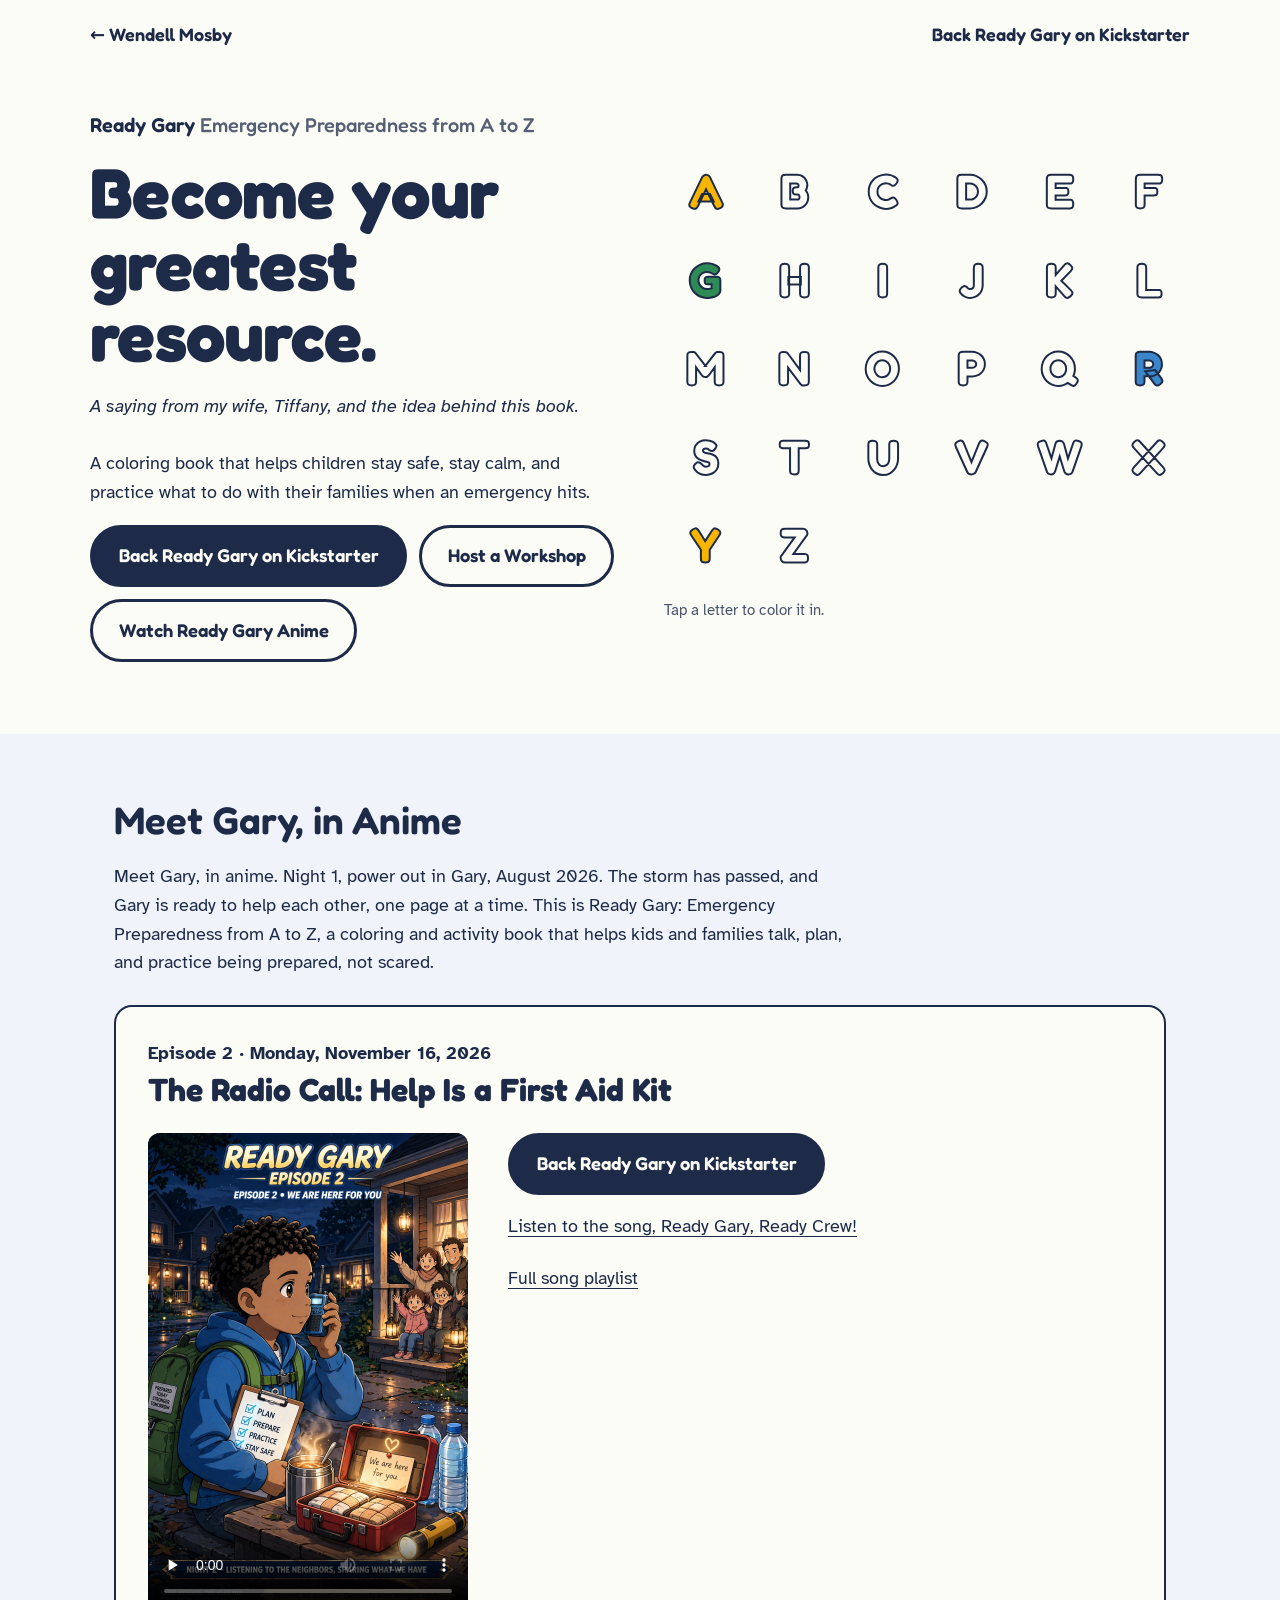
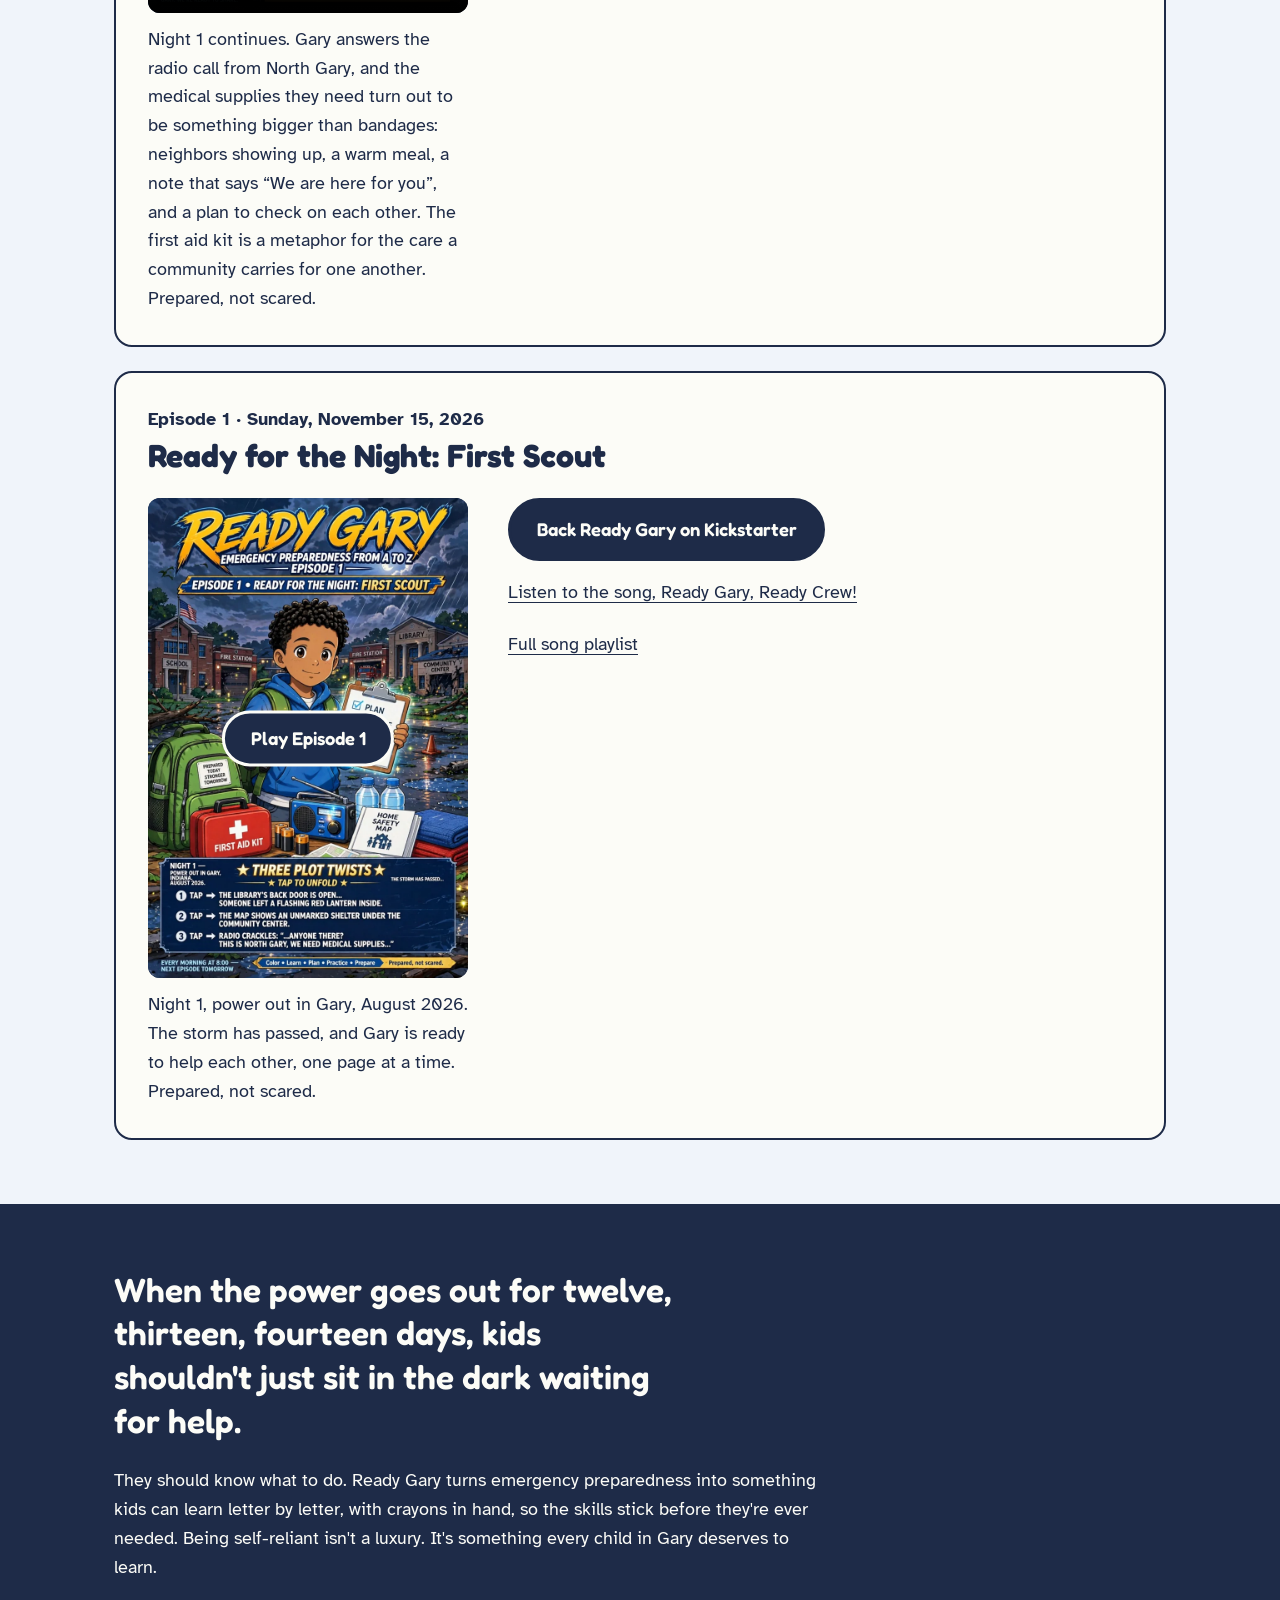
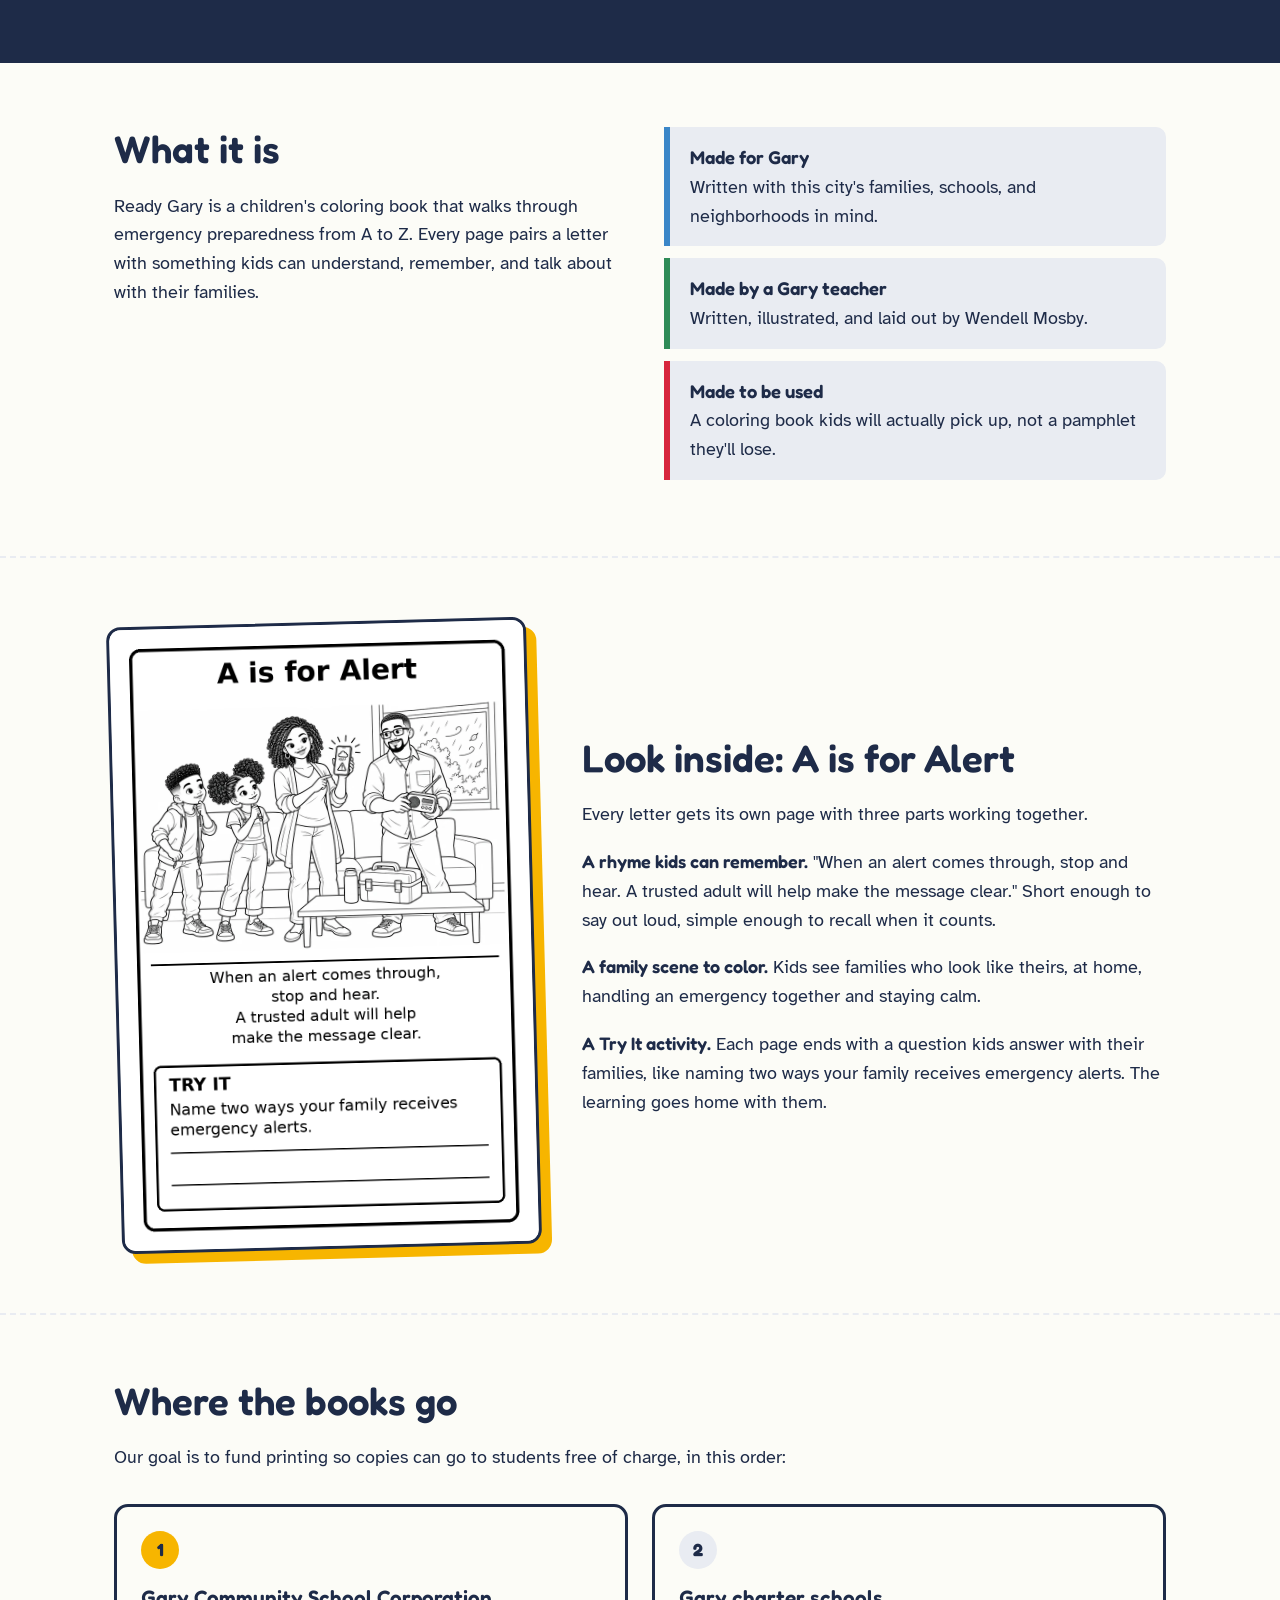
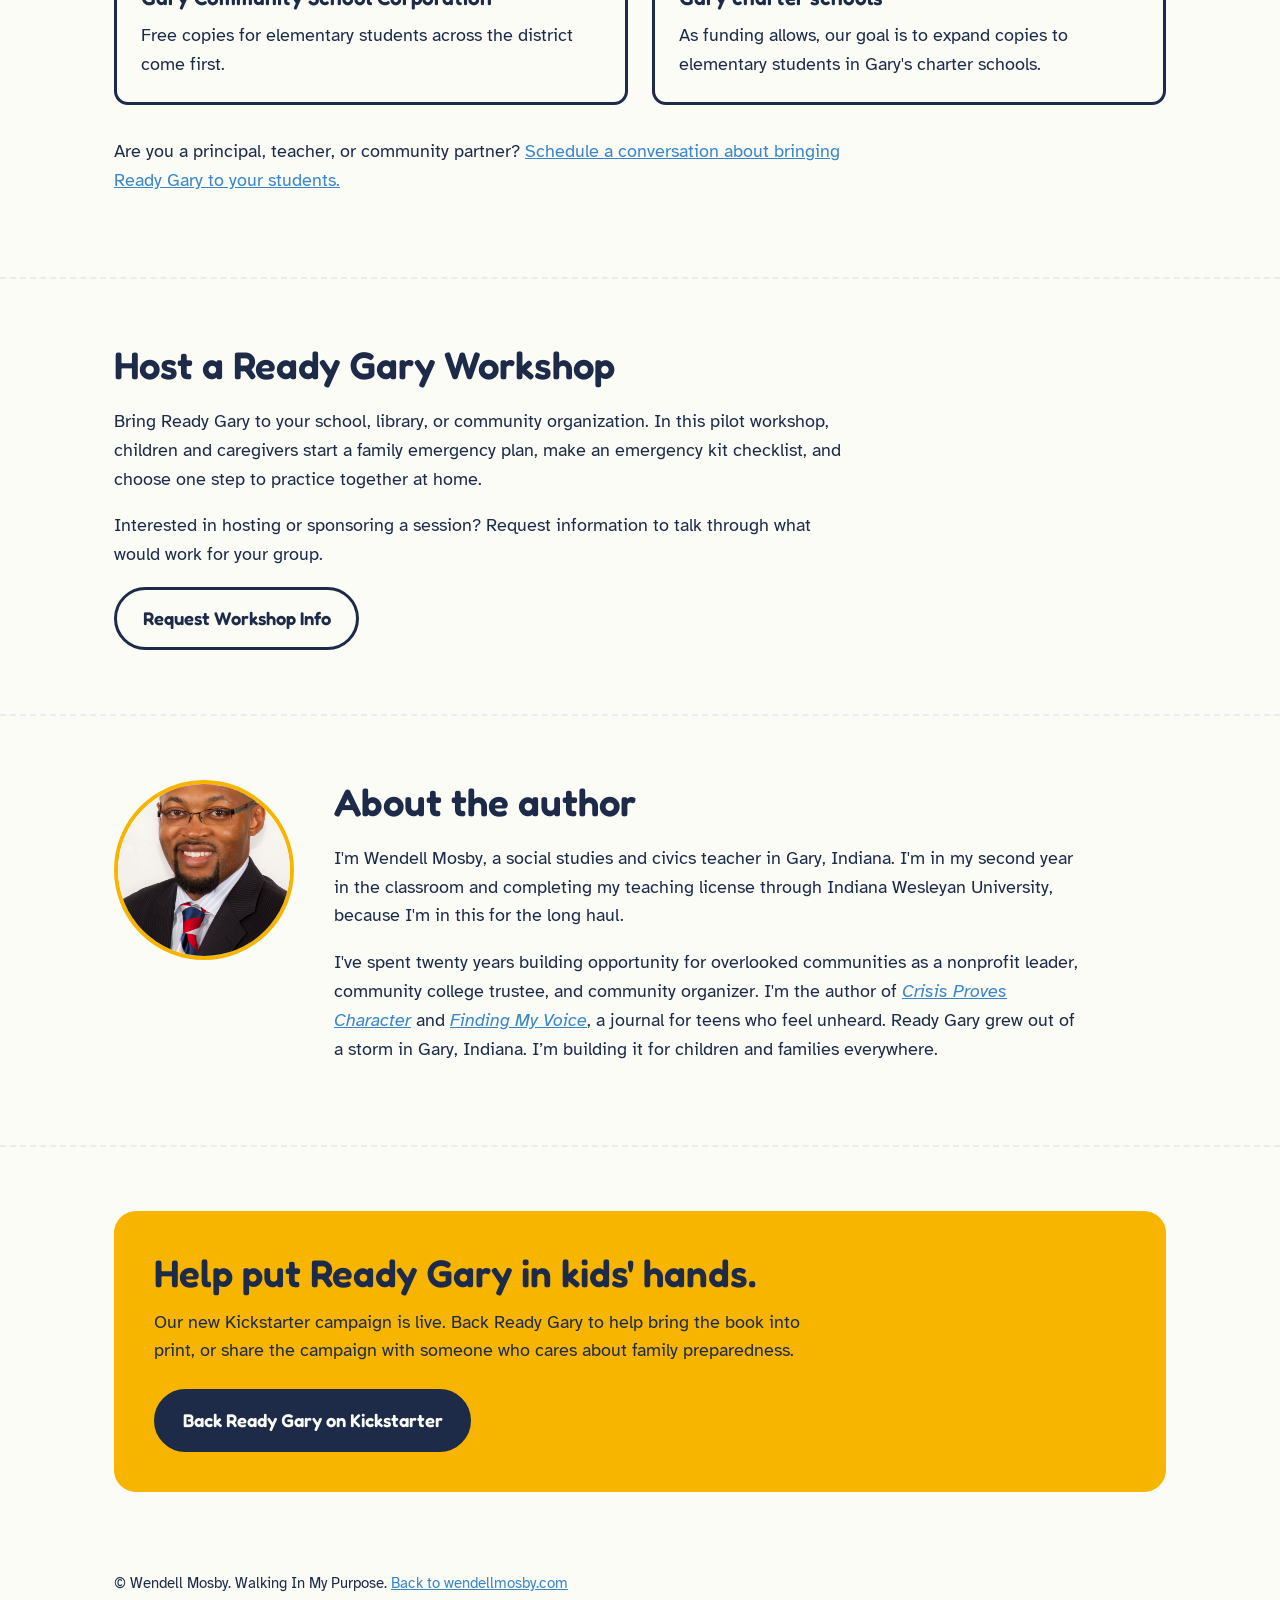
==== ready-gary/index.html @ a0fed202 "Publish Ready Gary Anime Episode 2" ====
<!DOCTYPE html>
<html lang="en">
<head>
<meta charset="UTF-8">
<meta name="viewport" content="width=device-width, initial-scale=1.0">
<title>Ready Gary | Emergency Preparedness from A to Z</title>
<meta name="description" content="Ready Gary is a children's emergency-preparedness coloring book by Gary teacher Wendell Mosby. Free copies for Gary elementary students.">
<link rel="preconnect" href="https://fonts.googleapis.com">
<link rel="preconnect" href="https://fonts.gstatic.com" crossorigin>
<link href="https://fonts.googleapis.com/css2?family=Fredoka:wght@500;600;700&family=Atkinson+Hyperlegible:ital,wght@0,400;0,700;1,400&display=swap" rel="stylesheet">
<style>
  :root { --paper:#FCFCF7; --ink:#1E2B48; --yellow:#F7B500; --blue:#3A86C8; --green:#2E8B57; --red:#D7263D; --soft:#E9ECF2; --display:"Fredoka","Trebuchet MS",system-ui,sans-serif; --body:"Atkinson Hyperlegible",Verdana,system-ui,sans-serif; }
  *{box-sizing:border-box} html{scroll-behavior:smooth} body{margin:0;background:var(--paper);color:var(--ink);font-family:var(--body);font-size:1.125rem;line-height:1.6} a{color:var(--blue)} a:focus-visible,button:focus-visible{outline:3px solid var(--yellow);outline-offset:3px}.wrap{max-width:1100px;margin:0 auto;padding:0 1.5rem}.prose{max-width:62ch}.top{display:flex;justify-content:space-between;align-items:center;padding:1.25rem 0}.top a{color:var(--ink);text-decoration:none;font-family:var(--display);font-weight:600}.top a:hover{text-decoration:underline}.hero{display:grid;grid-template-columns:1fr 1fr;gap:3rem;align-items:center;padding:2.5rem 0 4.5rem}.book-title{font-family:var(--display);font-weight:600;font-size:1.25rem;margin:0 0 1rem}.book-title span{font-weight:500;opacity:.75}h1{font-family:var(--display);font-weight:700;font-size:clamp(2.6rem,6vw,4.4rem);line-height:1.02;margin:0 0 1.25rem;letter-spacing:-.01em}.credit{font-style:italic;margin:0 0 1.75rem}.btn{display:inline-block;font-family:var(--display);font-weight:600;font-size:1.15rem;background:var(--ink);color:var(--paper);text-decoration:none;padding:.85rem 1.6rem;border-radius:999px;border:3px solid var(--ink)}.btn:hover{background:var(--yellow);color:var(--ink)}.btn.ghost{background:transparent;color:var(--ink)}.btn.ghost:hover{background:var(--soft)}.actions{display:flex;flex-wrap:wrap;gap:.75rem}.alpha{display:grid;grid-template-columns:repeat(6,1fr);gap:.35rem}.alpha button{aspect-ratio:1;border:0;background:none;cursor:pointer;padding:0;font-family:var(--display);font-weight:700;font-size:clamp(1.8rem,4.2vw,3rem);line-height:1;color:transparent;-webkit-text-stroke:2px var(--ink);transition:color .25s ease,transform .15s ease}.alpha button:hover{transform:rotate(-4deg)}.alpha button[aria-pressed="true"]{color:var(--c)}.alpha-note{font-size:.95rem;margin:.75rem 0 0;opacity:.8}section{padding:4rem 0}section+section{border-top:2px dashed var(--soft)}h2{font-family:var(--display);font-weight:600;font-size:clamp(1.8rem,3.5vw,2.4rem);line-height:1.15;margin:0 0 1.25rem}.why{background:var(--ink);color:var(--paper);border-top:0!important}.why+section{border-top:0}.why .big{font-family:var(--display);font-weight:600;font-size:clamp(1.5rem,3vw,2.1rem);line-height:1.3;max-width:30ch;margin:0 0 1.5rem}.why p{max-width:60ch}.split{display:grid;grid-template-columns:1fr 1fr;gap:3rem}.facts{list-style:none;padding:0;margin:0}.facts li{padding:1rem 1rem 1rem 1.25rem;border-left:6px solid var(--c);margin-bottom:.75rem;background:var(--soft);border-radius:0 10px 10px 0}.facts strong{font-family:var(--display);font-weight:600;font-size:1.15rem;display:block}.steps{list-style:none;padding:0;margin:2rem 0 0;display:grid;grid-template-columns:1fr 1fr;gap:1.5rem}.steps li{border:3px solid var(--ink);border-radius:14px;padding:1.5rem;position:relative}.steps .n{font-family:var(--display);font-weight:700;font-size:1.1rem;width:2.4rem;height:2.4rem;border-radius:50%;display:grid;place-items:center;background:var(--yellow);margin-bottom:.75rem}.steps li:nth-child(2) .n{background:var(--soft)}.steps h3{font-family:var(--display);font-weight:600;font-size:1.3rem;margin:0 0 .4rem}.steps p{margin:0}.peek{display:grid;grid-template-columns:minmax(0,420px) 1fr;gap:3rem;align-items:center}.peek figure{margin:0}.peek img{width:100%;height:auto;display:block;background:#fff;border:3px solid var(--ink);border-radius:14px;box-shadow:10px 10px 0 var(--yellow);transform:rotate(-1.5deg)}.peek strong{font-family:var(--display);font-weight:600}.author{display:grid;grid-template-columns:180px 1fr;gap:2.5rem;align-items:start}.author img{width:180px;height:180px;object-fit:cover;border-radius:50%;border:4px solid var(--yellow)}.cta{text-align:left}.cta-box{background:var(--yellow);border-radius:22px;padding:2.5rem}.cta-box h2{margin-bottom:.75rem}.cta-box p{max-width:55ch;margin:0 0 1.5rem}footer{padding:2rem 0 3rem;font-size:.95rem}@media(max-width:800px){.hero,.split,.steps,.peek{grid-template-columns:1fr}.peek figure{max-width:360px}.hero{gap:2rem;padding-top:1rem}.author{grid-template-columns:1fr}.author img{width:140px;height:140px}}@media(prefers-reduced-motion:reduce){*{transition:none!important;scroll-behavior:auto!important}}
  .anime{background:#f0f4fa;scroll-margin-top:1rem}
  .anime-intro{margin:0 0 1.75rem}
  .anime-episode{display:grid;grid-template-columns:minmax(0,320px) minmax(0,1fr);gap:1.5rem 2.5rem;padding:clamp(1rem,4vw,2rem);border:2px solid var(--ink);border-radius:18px;background:var(--paper);align-items:start}
  .anime-episode+.anime-episode{margin-top:1.5rem}
  .anime-heading{grid-column:1/-1}
  .anime-heading h3{font-family:var(--display);font-size:clamp(1.5rem,3.5vw,2rem);line-height:1.15;margin:.25rem 0 0}
  .anime-heading p{font-weight:700;margin:0}
  .anime-player{position:relative;max-width:320px;width:100%;margin:0 auto}
  .anime-player video{display:block;width:100%;height:auto;aspect-ratio:2/3;border-radius:12px;background:var(--ink)}
  .anime-play{position:absolute;top:50%;left:50%;transform:translate(-50%,-50%);cursor:pointer;border-color:var(--paper);white-space:nowrap}
  .anime-player [hidden]{display:none}
  .anime-status{margin:.5rem 0 0}
  .anime-caption{max-width:320px;margin:.75rem auto 0}
  .anime-links{display:grid;justify-items:start;gap:.65rem;list-style:none;margin:0;padding:0}
  .anime-links a:not(.btn){display:inline-block;color:var(--ink);text-underline-offset:.2em;padding:.4rem 0}
  @media(max-width:680px){.anime-episode{grid-template-columns:minmax(0,1fr)}}
</style>
</head>
<body>
<header class="wrap top"><a href="/">← Wendell Mosby</a><a href="https://www.kickstarter.com/projects/mosbyroom215/ready-gary-emergency-preparedness-from-a-to-z-0">Back Ready Gary on Kickstarter</a></header>
<main>
<div class="wrap hero"><div><p class="book-title">Ready Gary <span>Emergency Preparedness from A to Z</span></p><h1>Become your greatest resource.</h1><p class="credit">A saying from my wife, Tiffany, and the idea behind this book.</p><p class="prose">A coloring book that helps children stay safe, stay calm, and practice what to do with their families when an emergency hits.</p><div class="actions"><a class="btn" href="https://www.kickstarter.com/projects/mosbyroom215/ready-gary-emergency-preparedness-from-a-to-z-0">Back Ready Gary on Kickstarter</a><a class="btn ghost" href="#workshop">Host a Workshop</a><a class="btn ghost" href="#ready-gary-anime">Watch Ready Gary Anime</a></div></div><div><div class="alpha" id="alpha" aria-label="Alphabet you can color in"></div><p class="alpha-note">Tap a letter to color it in.</p></div></div>
<section class="anime" id="ready-gary-anime" aria-labelledby="anime-heading">
  <div class="wrap">
    <h2 id="anime-heading">Meet Gary, in Anime</h2>
    <p class="anime-intro prose">Meet Gary, in anime. Night 1, power out in Gary, August 2026. The storm has passed, and Gary is ready to help each other, one page at a time. This is Ready Gary: Emergency Preparedness from A to Z, a coloring and activity book that helps kids and families talk, plan, and practice being prepared, not scared.</p>
    <!-- Add each new episode above the previous episode. -->
    <article class="anime-episode" id="ready-gary-episode-2" aria-labelledby="anime-episode-2-heading">
      <header class="anime-heading">
        <p>Episode 2 · <time datetime="2026-11-16">Monday, November 16, 2026</time></p>
        <h3 id="anime-episode-2-heading">The Radio Call: Help Is a First Aid Kit</h3>
      </header>
      <div>
        <div class="anime-player">
          <video width="768" height="1152" src="anime/Episode-2.mp4" poster="anime/Episode-2-still.webp" controls playsinline preload="none" aria-labelledby="anime-episode-2-heading" aria-describedby="anime-episode-2-caption"></video>
        </div>
        <p class="anime-caption" id="anime-episode-2-caption">Night 1 continues. Gary answers the radio call from North Gary, and the medical supplies they need turn out to be something bigger than bandages: neighbors showing up, a warm meal, a note that says “We are here for you”, and a plan to check on each other. The first aid kit is a metaphor for the care a community carries for one another. Prepared, not scared.</p>
      </div>
      <div class="prose">
        <ul class="anime-links">
          <li><a class="btn" href="https://www.kickstarter.com/projects/mosbyroom215/ready-gary-emergency-preparedness-from-a-to-z-0">Back Ready Gary on Kickstarter</a></li>
          <li><a href="https://youtube.com/shorts/jtnXWrAENV0?feature=shared">Listen to the song, Ready Gary, Ready Crew!</a></li>
          <li><a href="https://youtube.com/playlist?list=PLCO0ZJWEX7Pc">Full song playlist</a></li>
        </ul>
      </div>
    </article>
    <article class="anime-episode" id="ready-gary-episode-1" aria-labelledby="anime-episode-1-heading">
      <header class="anime-heading">
        <p>Episode 1 · <time datetime="2026-11-15">Sunday, November 15, 2026</time></p>
        <h3 id="anime-episode-1-heading">Ready for the Night: First Scout</h3>
      </header>
      <div>
        <div class="anime-player">
          <video width="576" height="864" poster="anime/episode-1-poster.svg" playsinline preload="none" aria-labelledby="anime-episode-1-heading" aria-describedby="anime-episode-1-caption"></video>
          <button type="button" class="btn anime-play" data-video-prefix="anime/episode-1-video-" data-video-parts="6">Play Episode 1</button>
          <p class="anime-status" role="status" hidden></p>
          <noscript><p>Enable JavaScript to play Episode 1 on this page.</p></noscript>
        </div>
        <p class="anime-caption" id="anime-episode-1-caption">Night 1, power out in Gary, August 2026. The storm has passed, and Gary is ready to help each other, one page at a time. Prepared, not scared.</p>
      </div>
      <div class="prose">
        <ul class="anime-links">
          <li><a class="btn" href="https://www.kickstarter.com/projects/mosbyroom215/ready-gary-emergency-preparedness-from-a-to-z-0">Back Ready Gary on Kickstarter</a></li>
          <li><a href="https://youtube.com/shorts/jtnXWrAENV0?feature=shared">Listen to the song, Ready Gary, Ready Crew!</a></li>
          <li><a href="https://youtube.com/playlist?list=PLCO0ZJWEX7Pc">Full song playlist</a></li>
        </ul>
      </div>
    </article>
  </div>
</section>
<script src="anime/player.js" defer></script>
<section class="why"><div class="wrap"><p class="big">When the power goes out for twelve, thirteen, fourteen days, kids shouldn't just sit in the dark waiting for help.</p><p>They should know what to do. Ready Gary turns emergency preparedness into something kids can learn letter by letter, with crayons in hand, so the skills stick before they're ever needed. Being self-reliant isn't a luxury. It's something every child in Gary deserves to learn.</p></div></section>
<section><div class="wrap split"><div><h2>What it is</h2><p class="prose">Ready Gary is a children's coloring book that walks through emergency preparedness from A to Z. Every page pairs a letter with something kids can understand, remember, and talk about with their families.</p></div><ul class="facts"><li style="--c:var(--blue)"><strong>Made for Gary</strong>Written with this city's families, schools, and neighborhoods in mind.</li><li style="--c:var(--green)"><strong>Made by a Gary teacher</strong>Written, illustrated, and laid out by Wendell Mosby.</li><li style="--c:var(--red)"><strong>Made to be used</strong>A coloring book kids will actually pick up, not a pamphlet they'll lose.</li></ul></div></section>
<section class="inside"><div class="wrap peek"><figure><img src="a-is-for-alert-fixed.webp" alt="Coloring page: A is for Alert. A family sits together in their living room while the mother shows the children an emergency alert on her phone. Text reads: When an alert comes through, stop and hear. A trusted adult will help make the message clear. A Try It box asks kids to name two ways their family receives emergency alerts." width="600" height="900" loading="lazy"></figure><div class="prose"><h2>Look inside: A is for Alert</h2><p>Every letter gets its own page with three parts working together.</p><p><strong>A rhyme kids can remember.</strong> "When an alert comes through, stop and hear. A trusted adult will help make the message clear." Short enough to say out loud, simple enough to recall when it counts.</p><p><strong>A family scene to color.</strong> Kids see families who look like theirs, at home, handling an emergency together and staying calm.</p><p><strong>A Try It activity.</strong> Each page ends with a question kids answer with their families, like naming two ways your family receives emergency alerts. The learning goes home with them.</p></div></div></section>
<section id="schools"><div class="wrap"><h2>Where the books go</h2><p class="prose">Our goal is to fund printing so copies can go to students free of charge, in this order:</p><ol class="steps"><li><div class="n" aria-hidden="true">1</div><h3>Gary Community School Corporation</h3><p>Free copies for elementary students across the district come first.</p></li><li><div class="n" aria-hidden="true">2</div><h3>Gary charter schools</h3><p>As funding allows, our goal is to expand copies to elementary students in Gary's charter schools.</p></li></ol><p class="prose" style="margin-top:2rem">Are you a principal, teacher, or community partner? <a href="https://calendly.com/wendellmosby">Schedule a conversation about bringing Ready Gary to your students.</a></p></div></section>
<section id="workshop" aria-labelledby="workshop-heading">
  <div class="wrap">
    <h2 id="workshop-heading">Host a Ready Gary Workshop</h2>
    <div class="prose">
      <p>Bring Ready Gary to your school, library, or community organization. In this pilot workshop, children and caregivers start a family emergency plan, make an emergency kit checklist, and choose one step to practice together at home.</p>
      <p>Interested in hosting or sponsoring a session? Request information to talk through what would work for your group.</p>
    </div>
    <a class="btn ghost" href="https://calendly.com/wendellmosby">Request Workshop Info</a>
  </div>
</section>
<section><div class="wrap author"><img src="/wendell-headshot.jpg" alt="Wendell Mosby"><div class="prose"><h2>About the author</h2><p>I'm Wendell Mosby, a social studies and civics teacher in Gary, Indiana. I'm in my second year in the classroom and completing my teaching license through Indiana Wesleyan University, because I'm in this for the long haul.</p><p>I've spent twenty years building opportunity for overlooked communities as a nonprofit leader, community college trustee, and community organizer. I'm the author of <a href="https://amzn.to/4wXtTU7"><em>Crisis Proves Character</em></a> and <a href="https://amzn.to/4hoDoau"><em>Finding My Voice</em></a>, a journal for teens who feel unheard. Ready Gary grew out of a storm in Gary, Indiana. I’m building it for children and families everywhere.</p></div></div></section>
<section class="cta"><div class="wrap"><div class="cta-box"><h2>Help put Ready Gary in kids' hands.</h2><p>Our new Kickstarter campaign is live. Back Ready Gary to help bring the book into print, or share the campaign with someone who cares about family preparedness.</p><a class="btn" href="https://www.kickstarter.com/projects/mosbyroom215/ready-gary-emergency-preparedness-from-a-to-z-0">Back Ready Gary on Kickstarter</a></div></div></section>
</main>
<footer class="wrap"><p>© Wendell Mosby. Walking In My Purpose. <a href="/">Back to wendellmosby.com</a></p></footer>
<script>(function(){var colors=["#F7B500","#3A86C8","#2E8B57","#D7263D"];var grid=document.getElementById("alpha");"ABCDEFGHIJKLMNOPQRSTUVWXYZ".split("").forEach(function(ch,i){var b=document.createElement("button");b.type="button";b.textContent=ch;b.style.setProperty("--c",colors[i%colors.length]);var on=["A","R","G","Y"].indexOf(ch)>-1;b.setAttribute("aria-pressed",on?"true":"false");b.setAttribute("aria-label","Letter "+ch);b.addEventListener("click",function(){b.setAttribute("aria-pressed",b.getAttribute("aria-pressed")==="true"?"false":"true")});grid.appendChild(b)})})();</script>
</body>
</html>
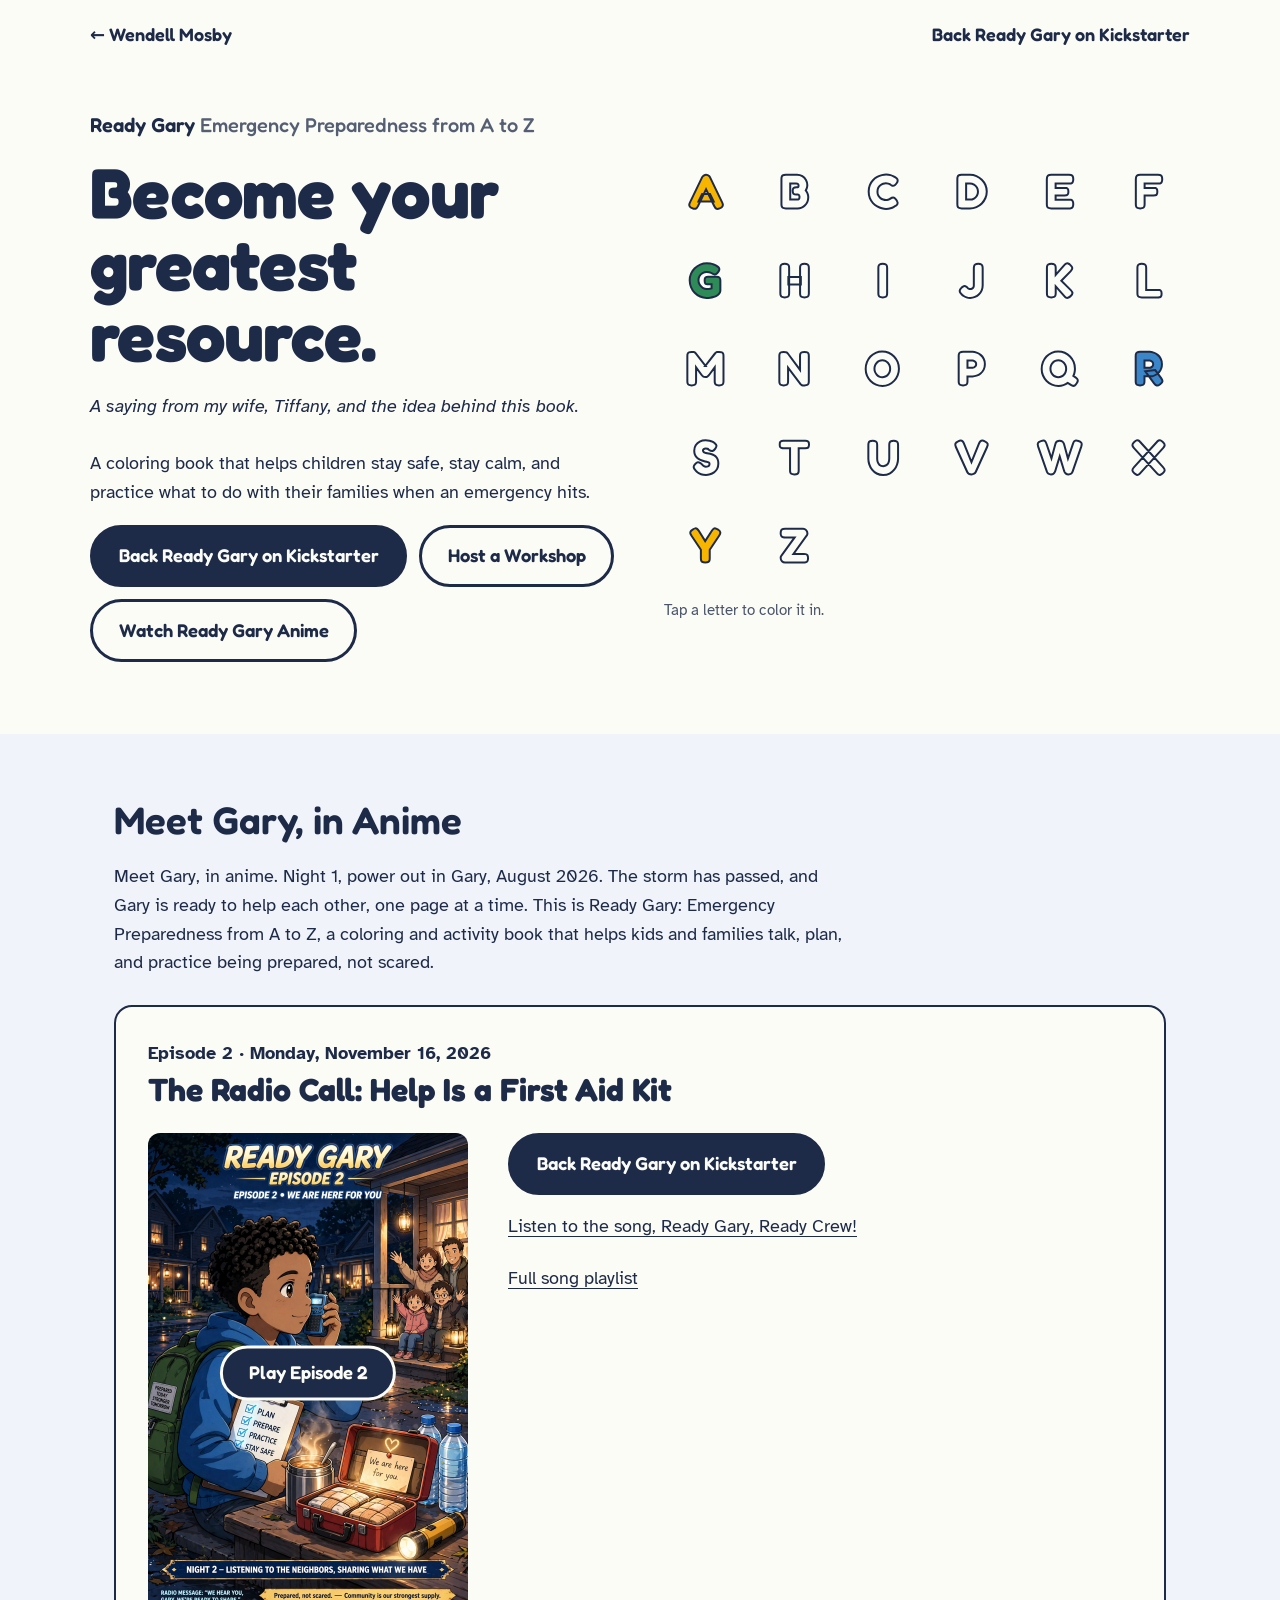
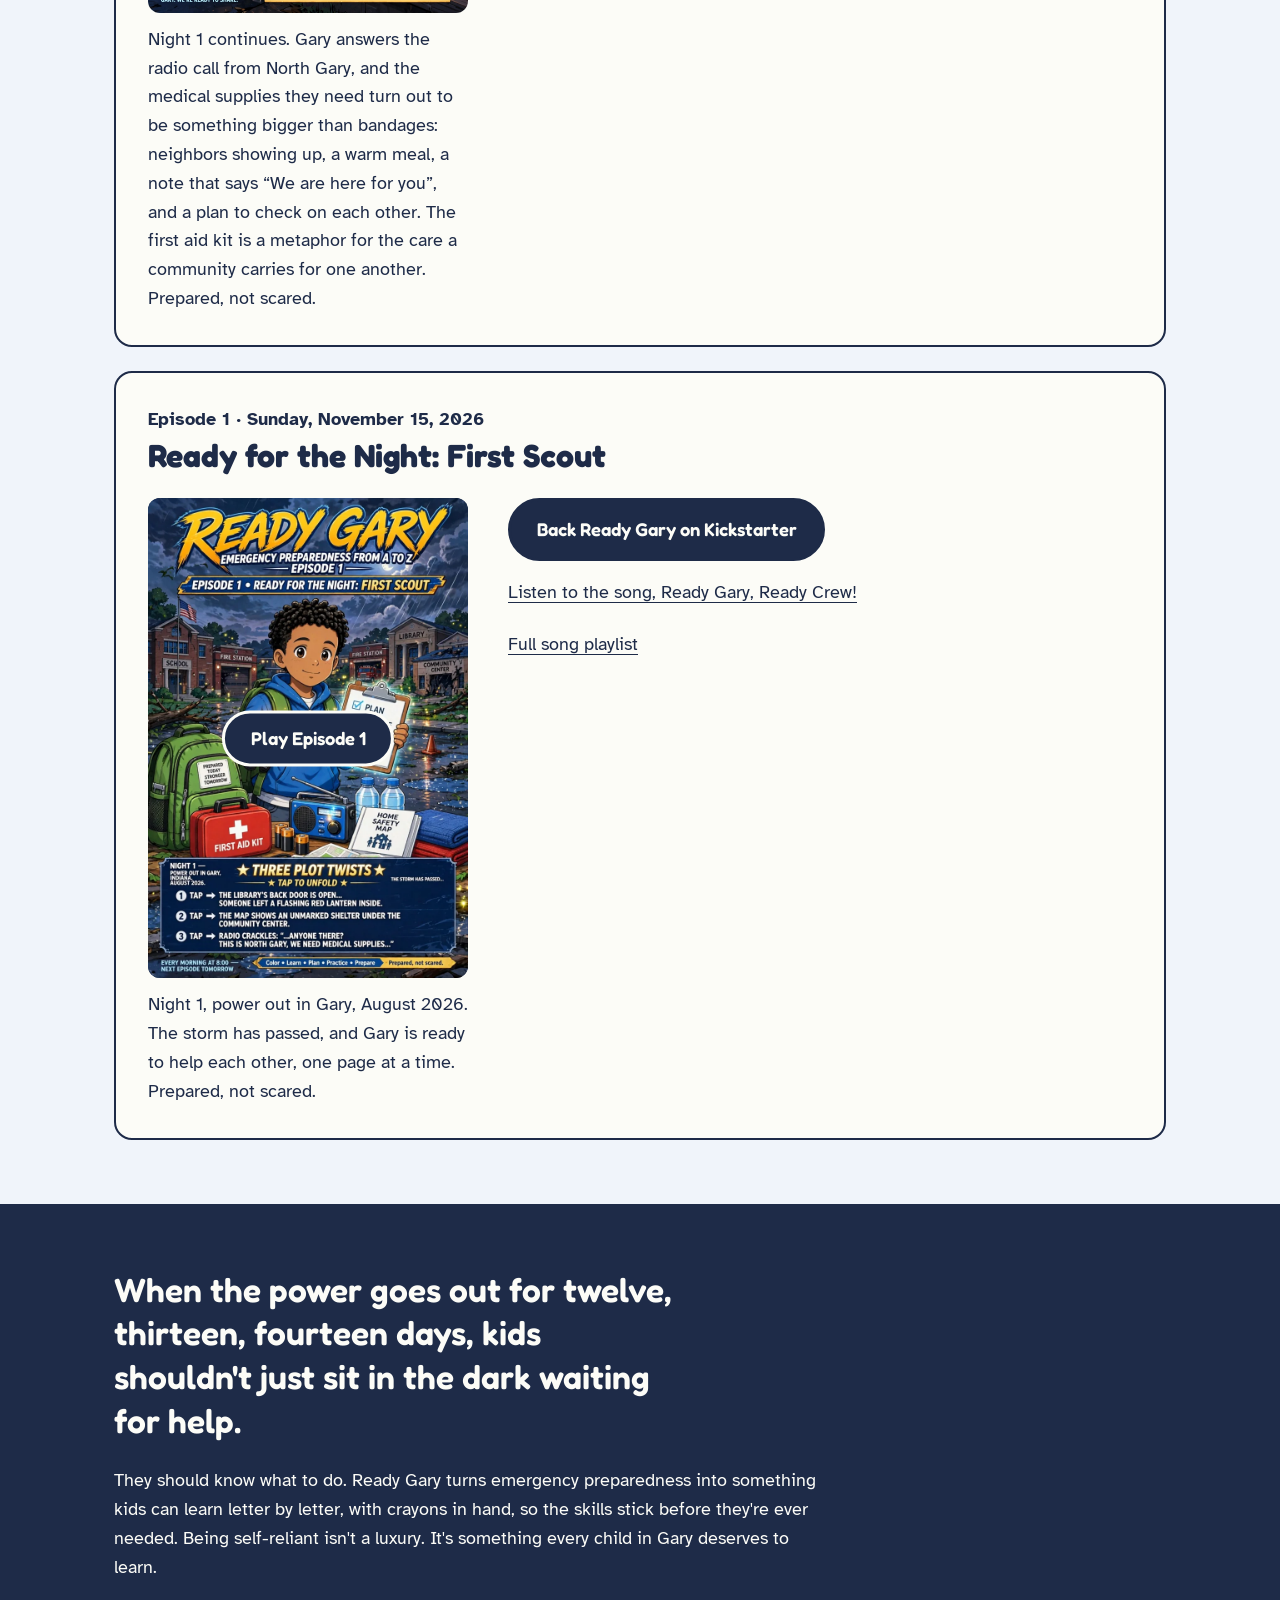
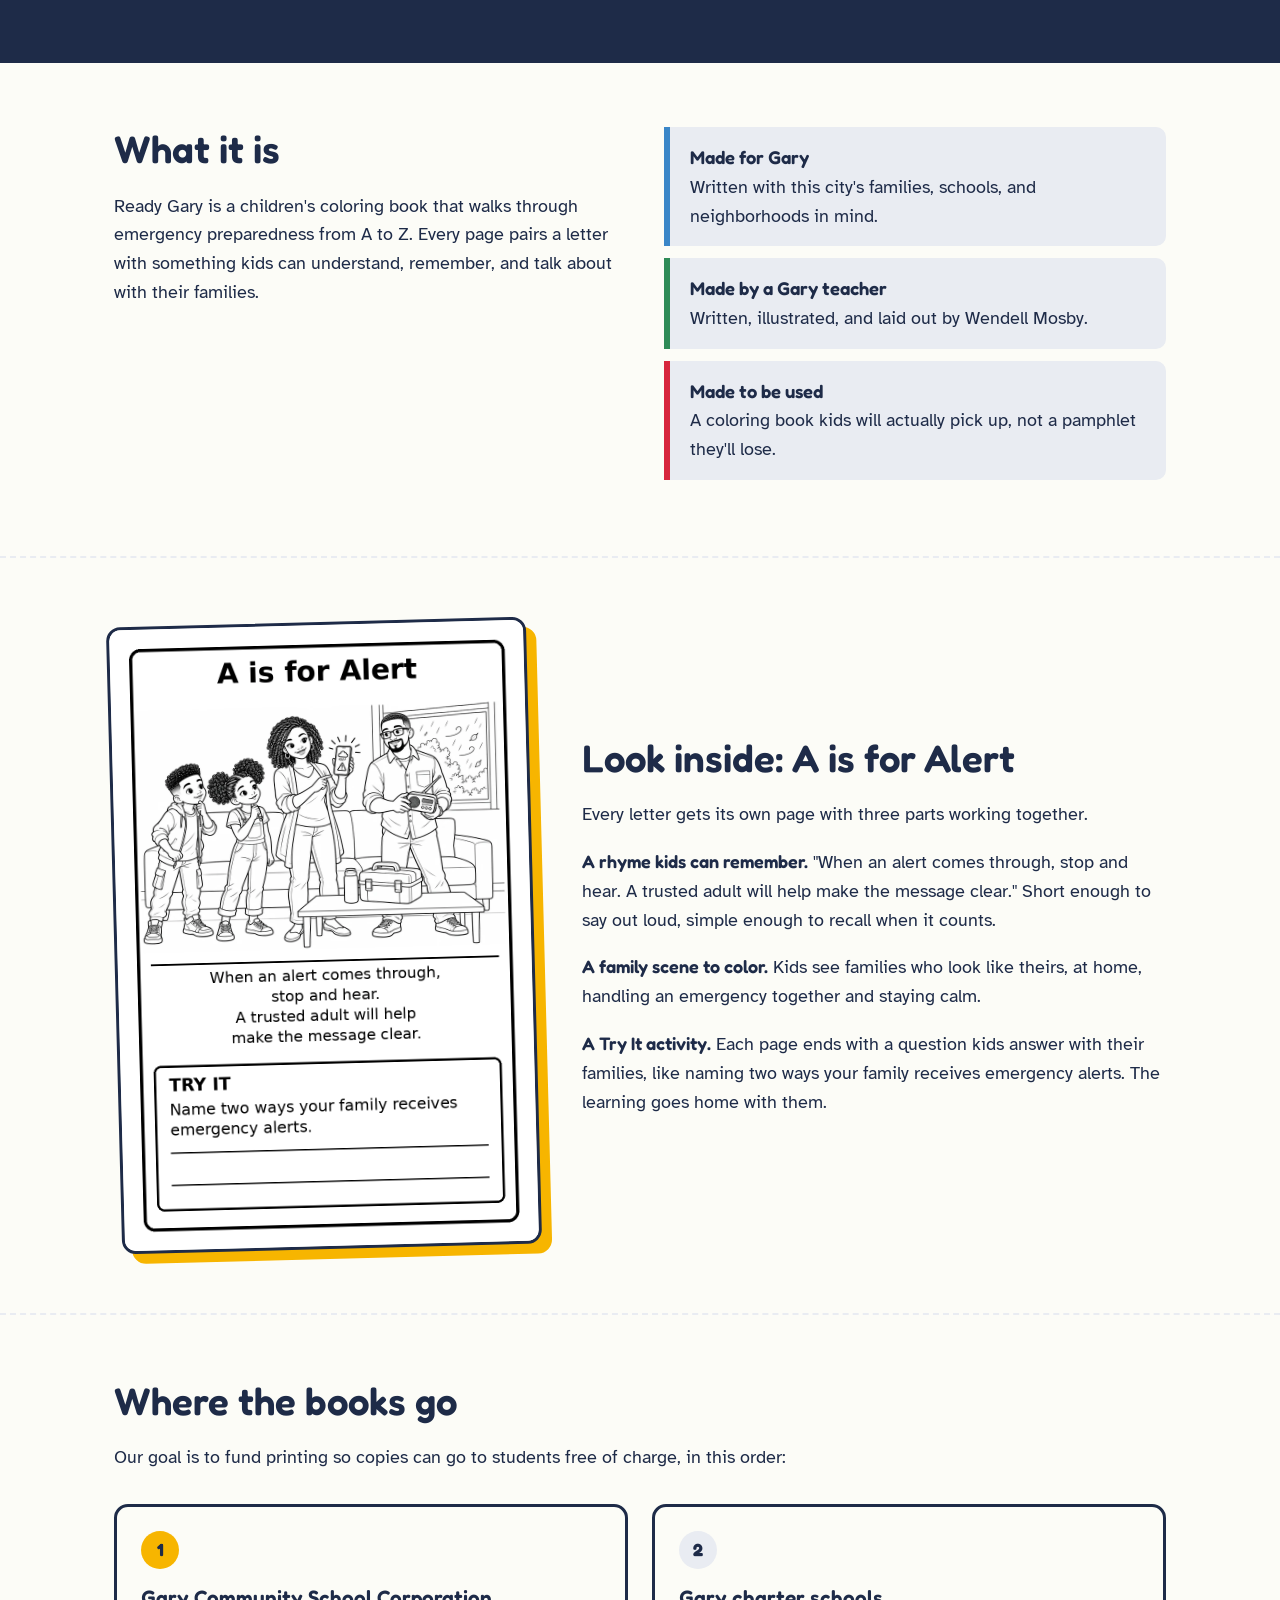
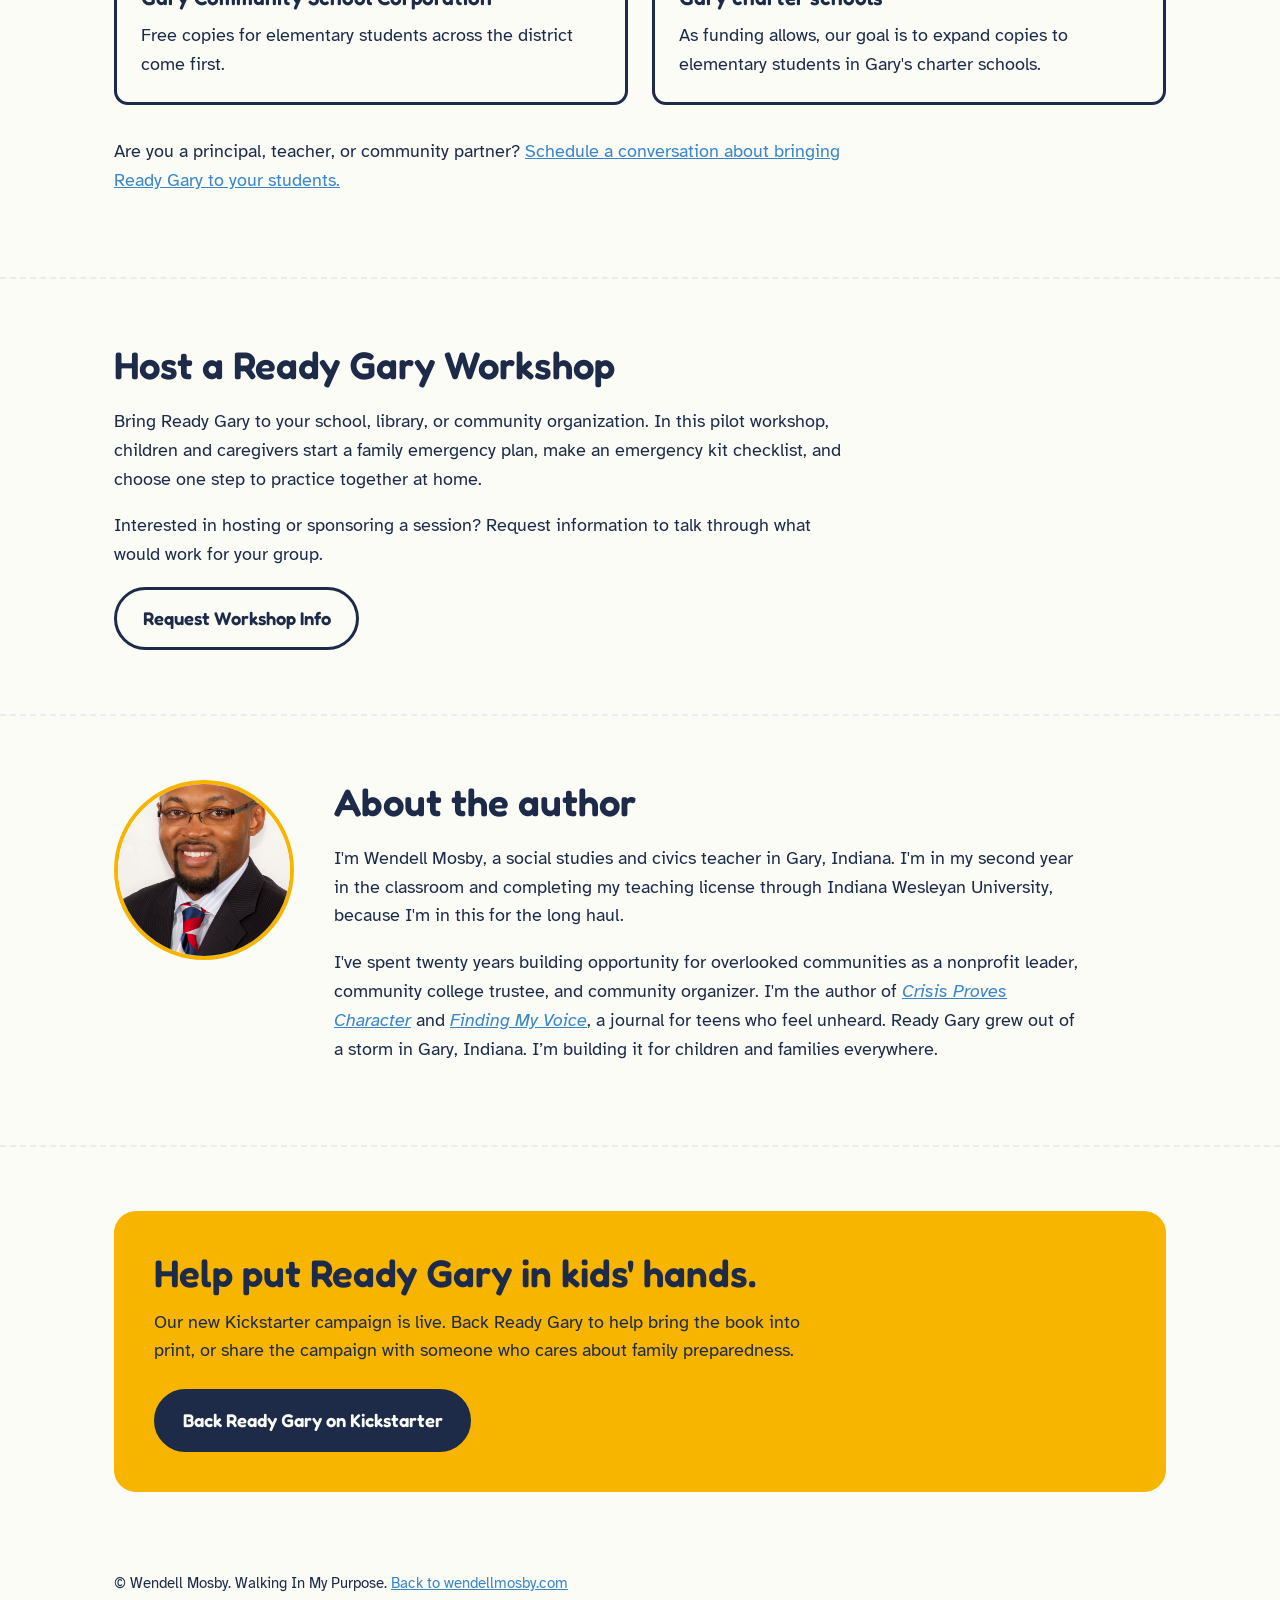
==== commit 7763fd86: "Show Episode 2 artwork before playback" ====
--- a/ready-gary/index.html
+++ b/ready-gary/index.html
@@ -45,7 +45,13 @@
       </header>
       <div>
         <div class="anime-player">
-          <video width="768" height="1152" src="anime/Episode-2.mp4" poster="anime/Episode-2-still.webp" controls playsinline preload="none" aria-labelledby="anime-episode-2-heading" aria-describedby="anime-episode-2-caption"></video>
+          <div id="anime-episode-2-preview" style="position:relative">
+            <img src="anime/Episode-2-still.webp" width="1024" height="1536" alt="Ready Gary holds a radio beside a first aid kit and a note reading We are here for you." style="display:block;width:100%;height:auto;border-radius:12px">
+            <button type="button" class="btn anime-play" id="anime-episode-2-play">Play Episode 2</button>
+          </div>
+          <div id="anime-episode-2-video" hidden>
+            <video width="768" height="1152" src="anime/Episode-2.mp4" poster="anime/Episode-2-still.webp" controls playsinline preload="none" aria-labelledby="anime-episode-2-heading" aria-describedby="anime-episode-2-caption"></video>
+          </div>
         </div>
         <p class="anime-caption" id="anime-episode-2-caption">Night 1 continues. Gary answers the radio call from North Gary, and the medical supplies they need turn out to be something bigger than bandages: neighbors showing up, a warm meal, a note that says “We are here for you”, and a plan to check on each other. The first aid kit is a metaphor for the care a community carries for one another. Prepared, not scared.</p>
       </div>
@@ -82,6 +88,18 @@
   </div>
 </section>
 <script src="anime/player.js" defer></script>
+<script>
+  document.getElementById('anime-episode-2-play').addEventListener('click', () => {
+    const preview = document.getElementById('anime-episode-2-preview')
+    const playback = document.getElementById('anime-episode-2-video')
+    const video = playback.querySelector('video')
+    playback.hidden = false
+    preview.hidden = true
+    video.focus()
+    video.play().catch(() => {})
+  })
+</script>
+
 <section class="why"><div class="wrap"><p class="big">When the power goes out for twelve, thirteen, fourteen days, kids shouldn't just sit in the dark waiting for help.</p><p>They should know what to do. Ready Gary turns emergency preparedness into something kids can learn letter by letter, with crayons in hand, so the skills stick before they're ever needed. Being self-reliant isn't a luxury. It's something every child in Gary deserves to learn.</p></div></section>
 <section><div class="wrap split"><div><h2>What it is</h2><p class="prose">Ready Gary is a children's coloring book that walks through emergency preparedness from A to Z. Every page pairs a letter with something kids can understand, remember, and talk about with their families.</p></div><ul class="facts"><li style="--c:var(--blue)"><strong>Made for Gary</strong>Written with this city's families, schools, and neighborhoods in mind.</li><li style="--c:var(--green)"><strong>Made by a Gary teacher</strong>Written, illustrated, and laid out by Wendell Mosby.</li><li style="--c:var(--red)"><strong>Made to be used</strong>A coloring book kids will actually pick up, not a pamphlet they'll lose.</li></ul></div></section>
 <section class="inside"><div class="wrap peek"><figure><img src="a-is-for-alert-fixed.webp" alt="Coloring page: A is for Alert. A family sits together in their living room while the mother shows the children an emergency alert on her phone. Text reads: When an alert comes through, stop and hear. A trusted adult will help make the message clear. A Try It box asks kids to name two ways their family receives emergency alerts." width="600" height="900" loading="lazy"></figure><div class="prose"><h2>Look inside: A is for Alert</h2><p>Every letter gets its own page with three parts working together.</p><p><strong>A rhyme kids can remember.</strong> "When an alert comes through, stop and hear. A trusted adult will help make the message clear." Short enough to say out loud, simple enough to recall when it counts.</p><p><strong>A family scene to color.</strong> Kids see families who look like theirs, at home, handling an emergency together and staying calm.</p><p><strong>A Try It activity.</strong> Each page ends with a question kids answer with their families, like naming two ways your family receives emergency alerts. The learning goes home with them.</p></div></div></section>
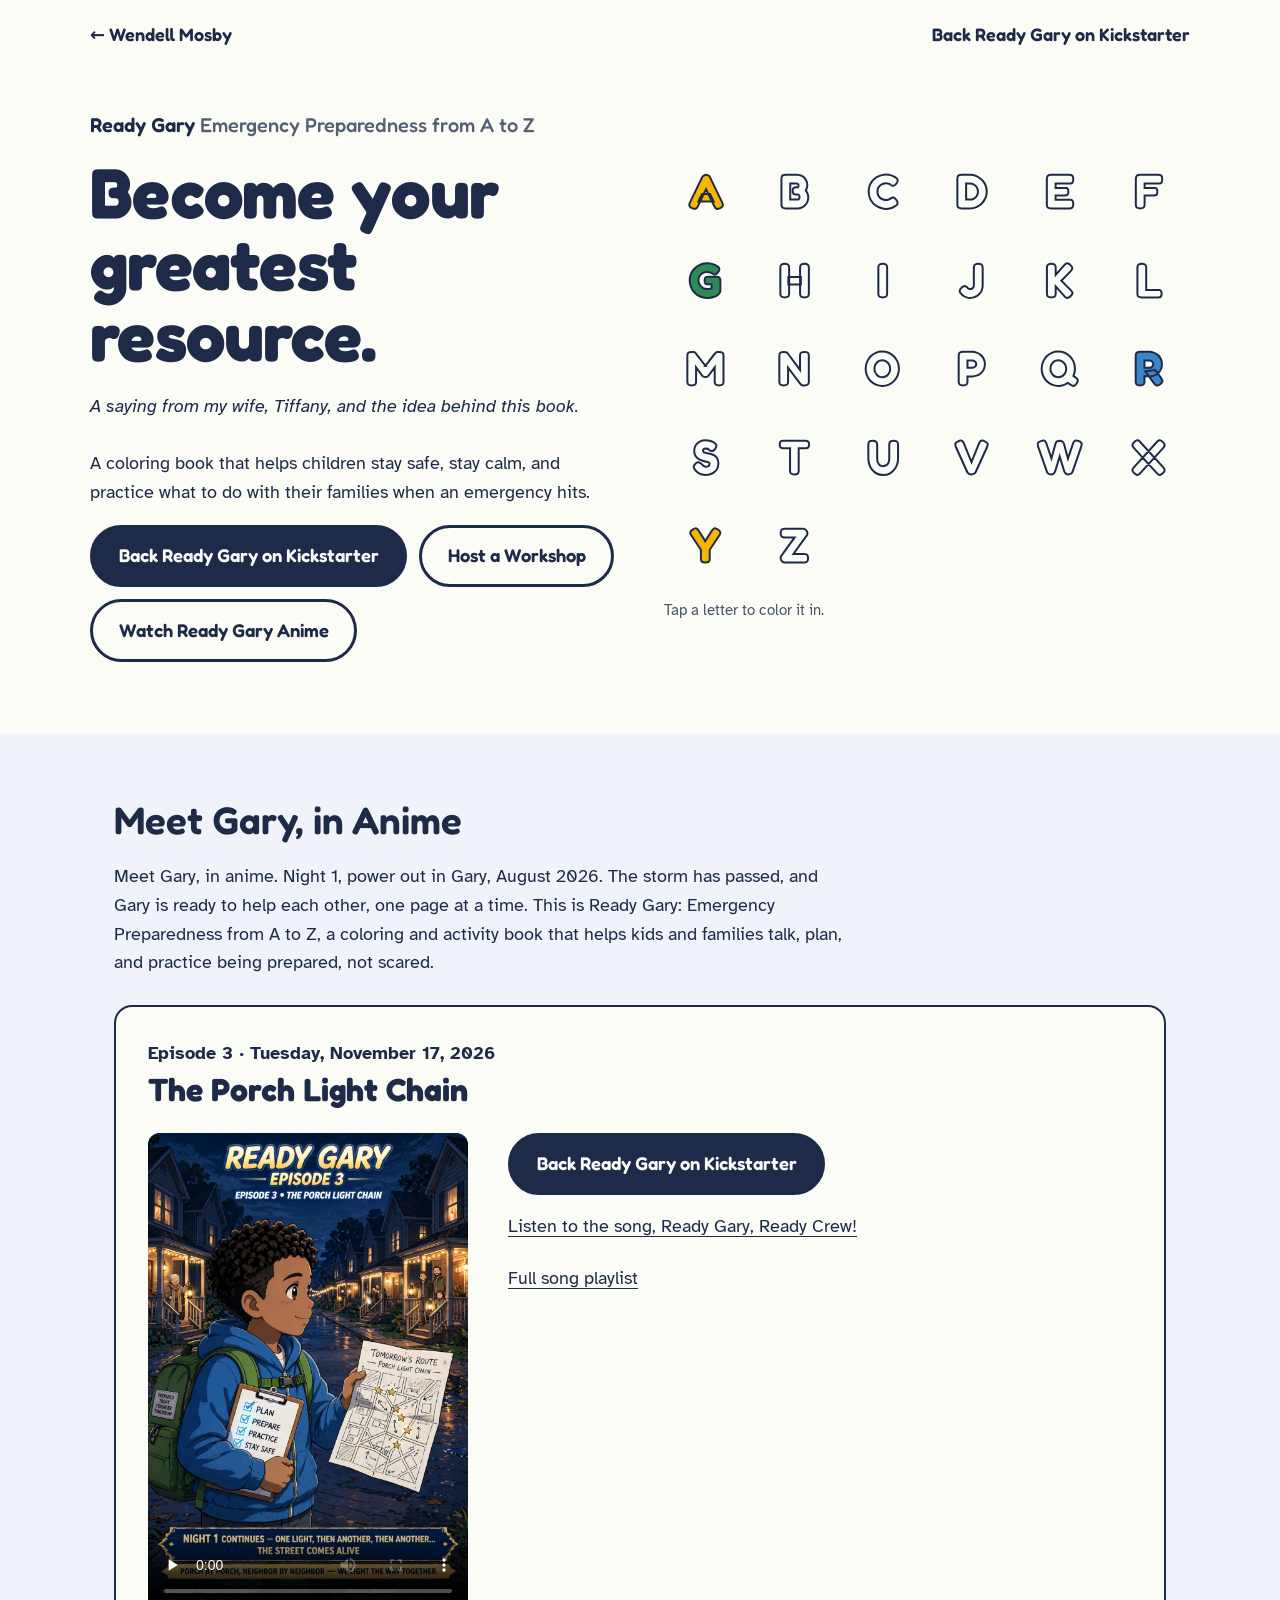
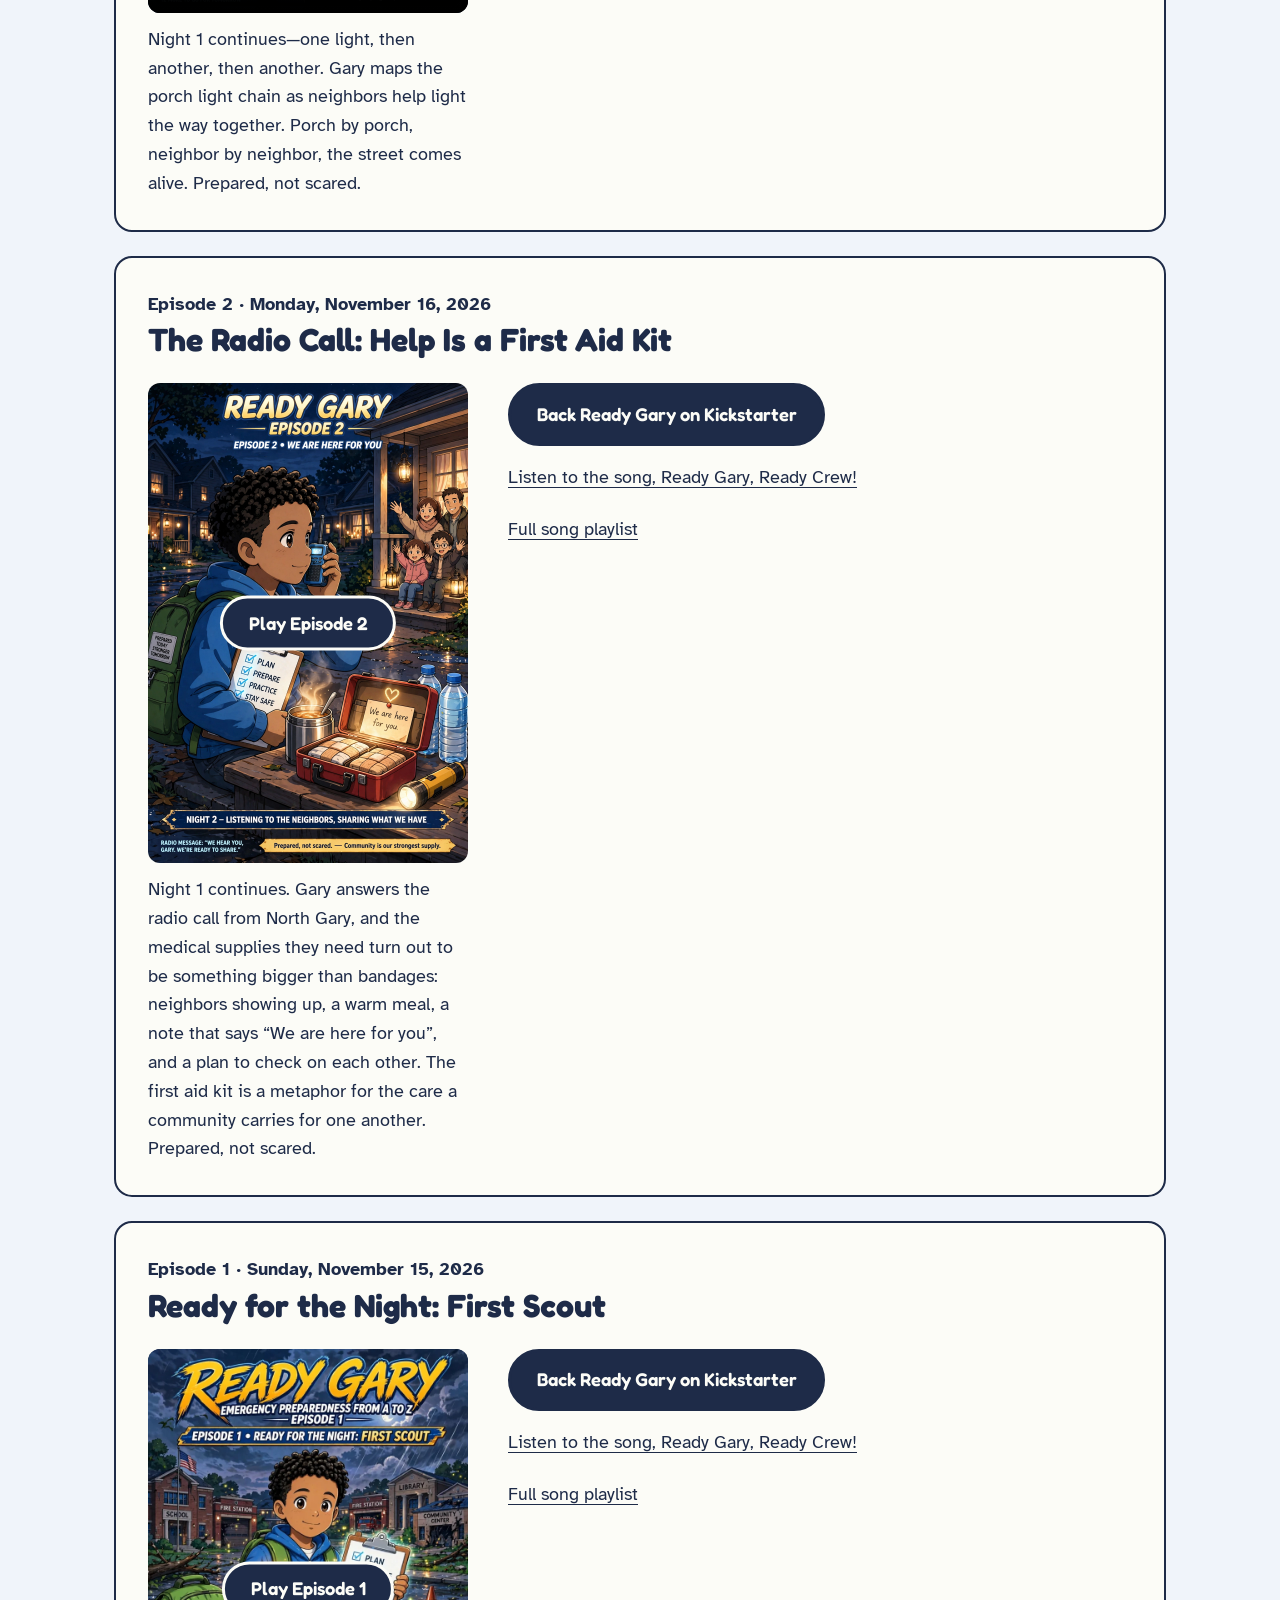
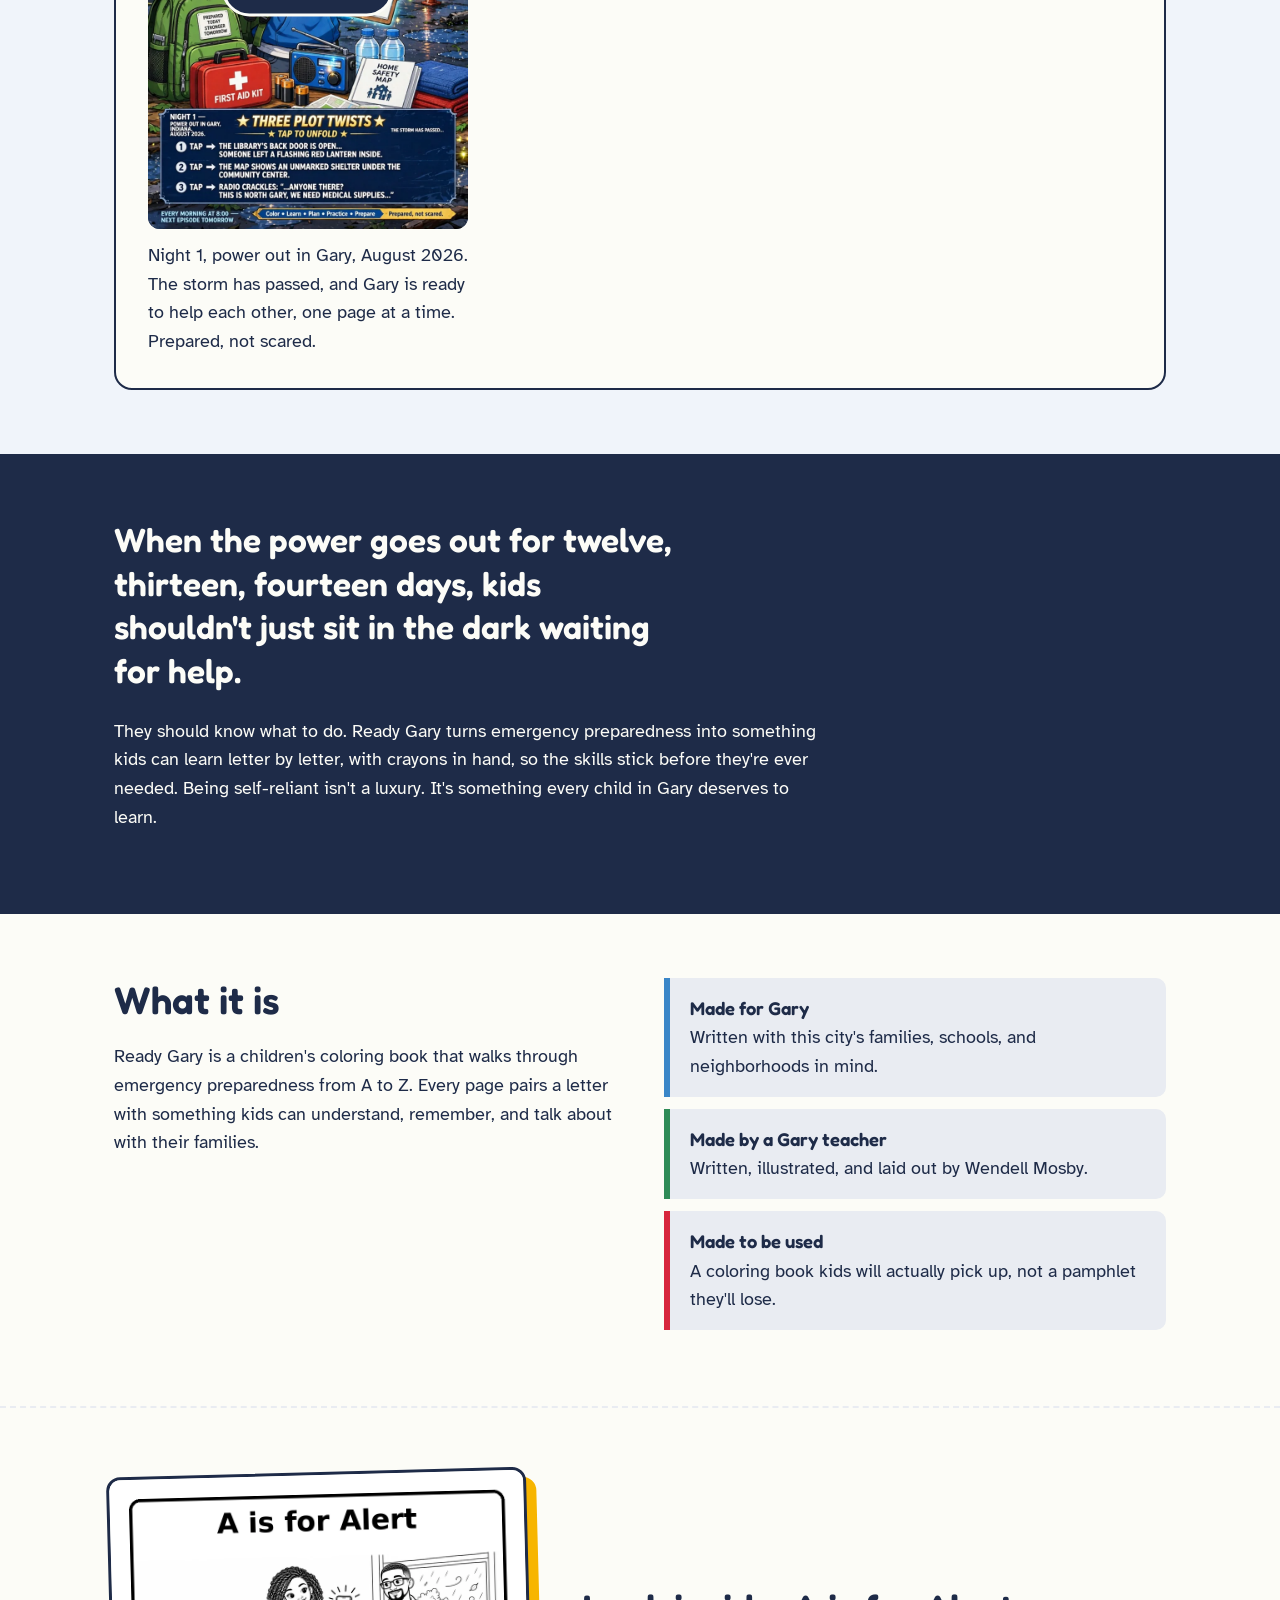
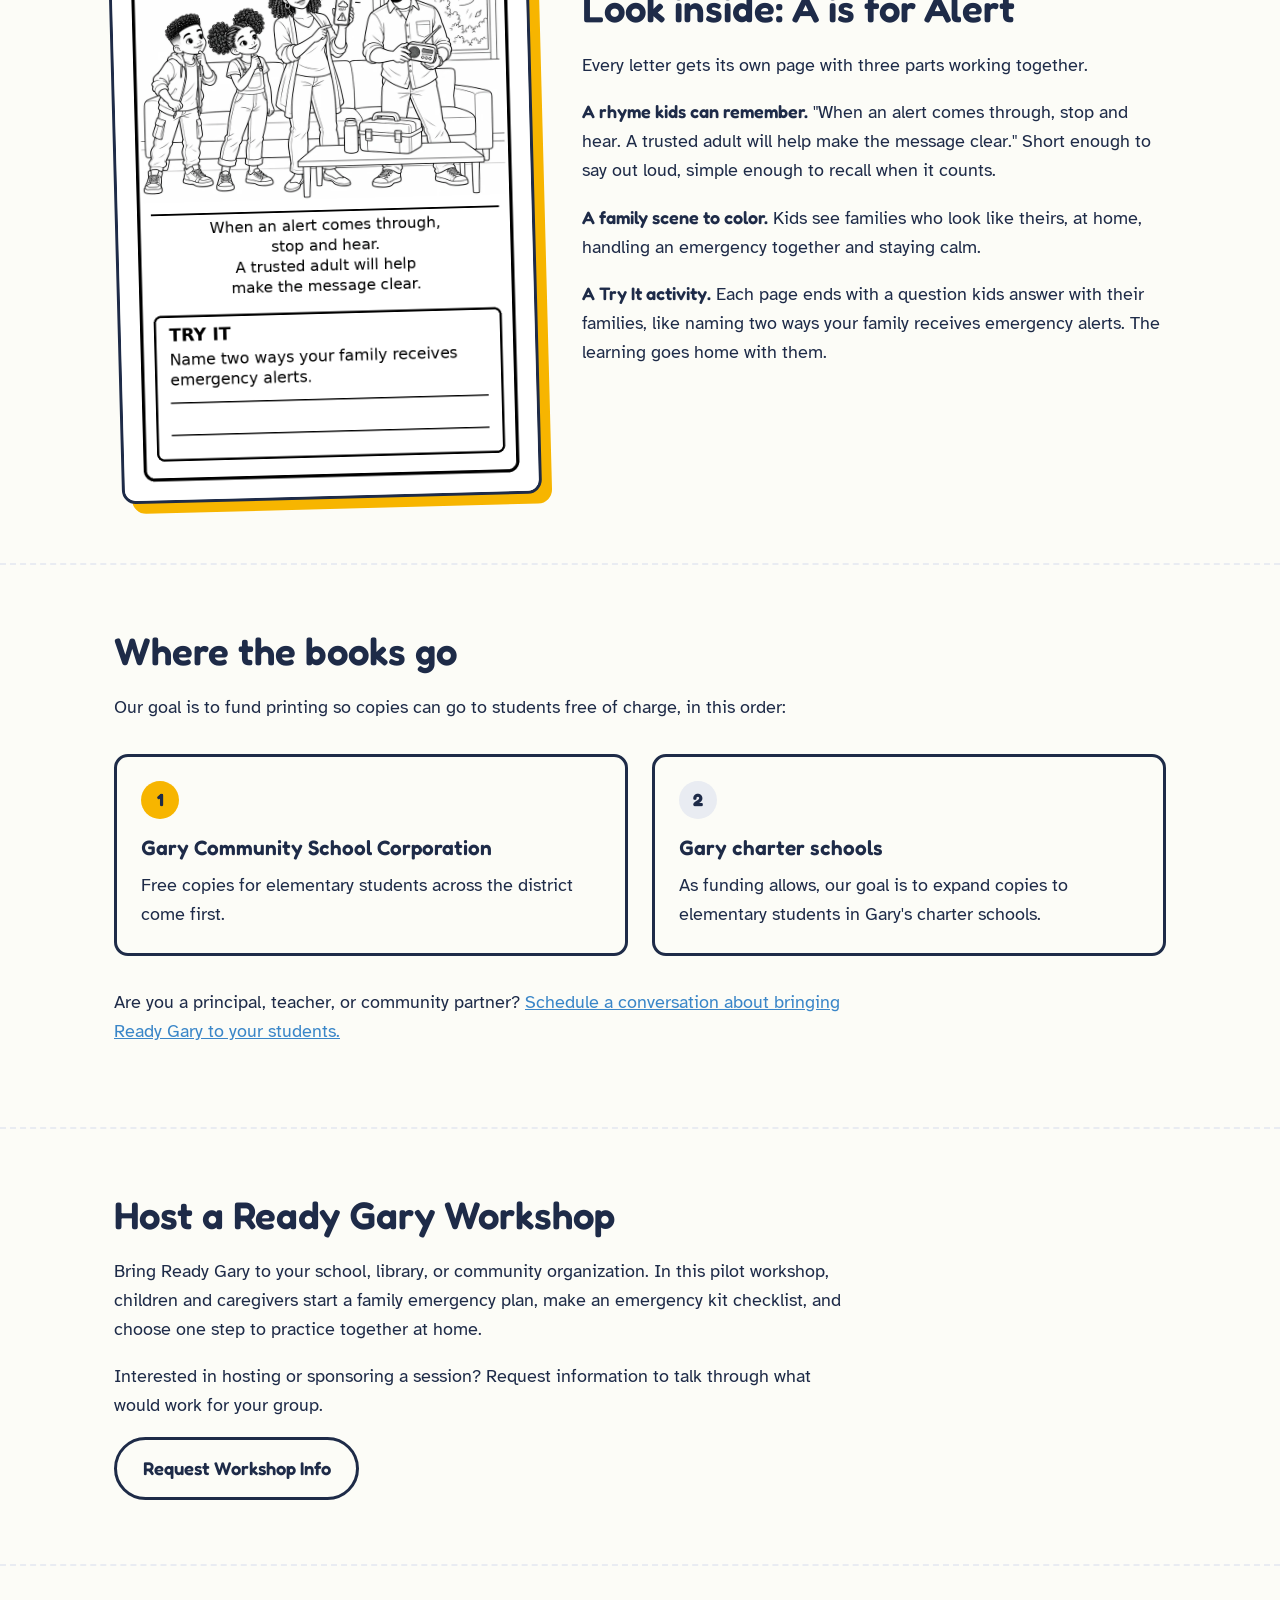
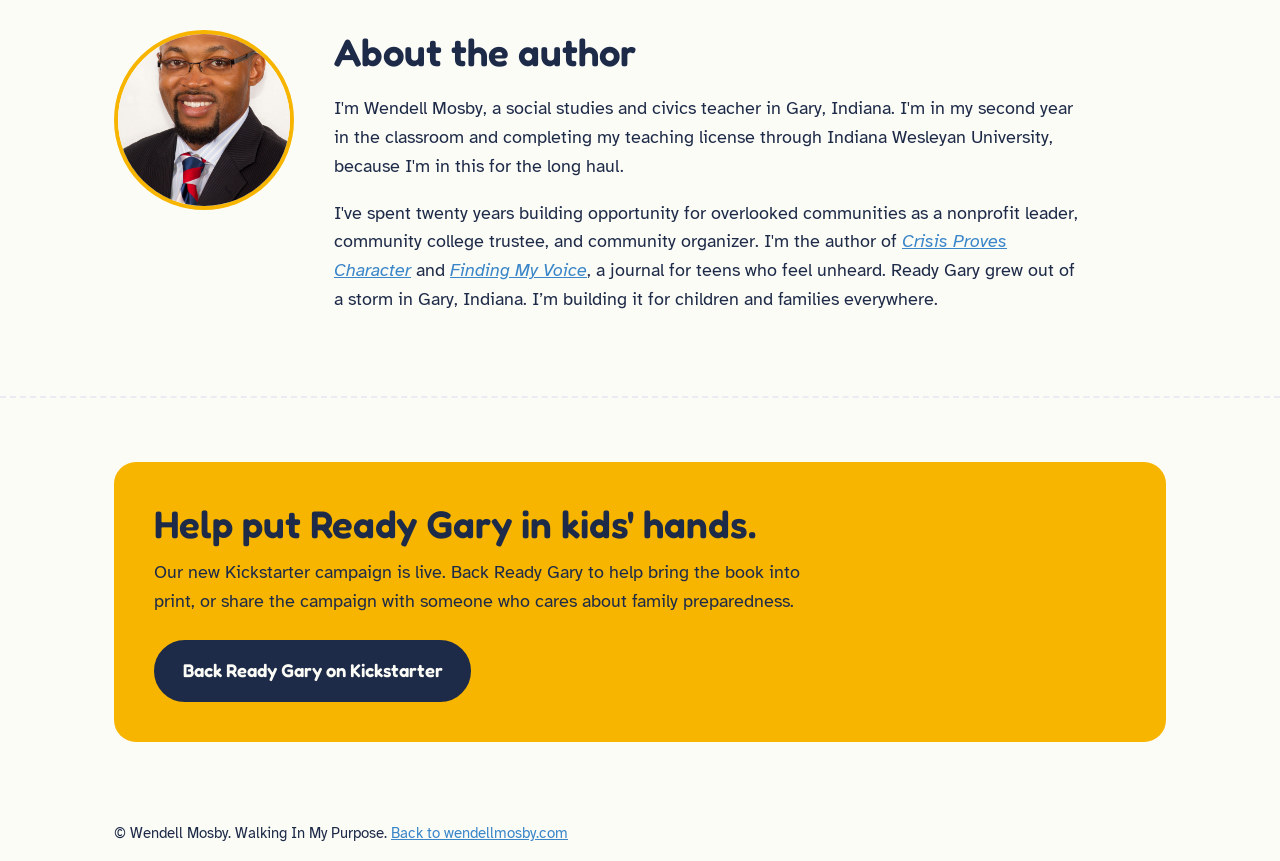
==== commit 94267dfb: "Add Ready Gary episode 3 video and cover" ====
--- a/ready-gary/index.html
+++ b/ready-gary/index.html
@@ -38,6 +38,25 @@
     <h2 id="anime-heading">Meet Gary, in Anime</h2>
     <p class="anime-intro prose">Meet Gary, in anime. Night 1, power out in Gary, August 2026. The storm has passed, and Gary is ready to help each other, one page at a time. This is Ready Gary: Emergency Preparedness from A to Z, a coloring and activity book that helps kids and families talk, plan, and practice being prepared, not scared.</p>
     <!-- Add each new episode above the previous episode. -->
+    <article class="anime-episode" id="ready-gary-episode-3" aria-labelledby="anime-episode-3-heading">
+      <header class="anime-heading">
+        <p>Episode 3 · <time datetime="2026-11-17">Tuesday, November 17, 2026</time></p>
+        <h3 id="anime-episode-3-heading">The Porch Light Chain</h3>
+      </header>
+      <div>
+        <div class="anime-player">
+          <video width="768" height="1152" src="anime/Episode-3.mp4" poster="anime/Episode-3-still.webp" controls playsinline preload="none" aria-labelledby="anime-episode-3-heading" aria-describedby="anime-episode-3-caption"></video>
+        </div>
+        <p class="anime-caption" id="anime-episode-3-caption">Night 1 continues—one light, then another, then another. Gary maps the porch light chain as neighbors help light the way together. Porch by porch, neighbor by neighbor, the street comes alive. Prepared, not scared.</p>
+      </div>
+      <div class="prose">
+        <ul class="anime-links">
+          <li><a class="btn" href="https://www.kickstarter.com/projects/mosbyroom215/ready-gary-emergency-preparedness-from-a-to-z-0">Back Ready Gary on Kickstarter</a></li>
+          <li><a href="https://youtube.com/shorts/jtnXWrAENV0?feature=shared">Listen to the song, Ready Gary, Ready Crew!</a></li>
+          <li><a href="https://youtube.com/playlist?list=PLCO0ZJWEX7Pc">Full song playlist</a></li>
+        </ul>
+      </div>
+    </article>
     <article class="anime-episode" id="ready-gary-episode-2" aria-labelledby="anime-episode-2-heading">
       <header class="anime-heading">
         <p>Episode 2 · <time datetime="2026-11-16">Monday, November 16, 2026</time></p>
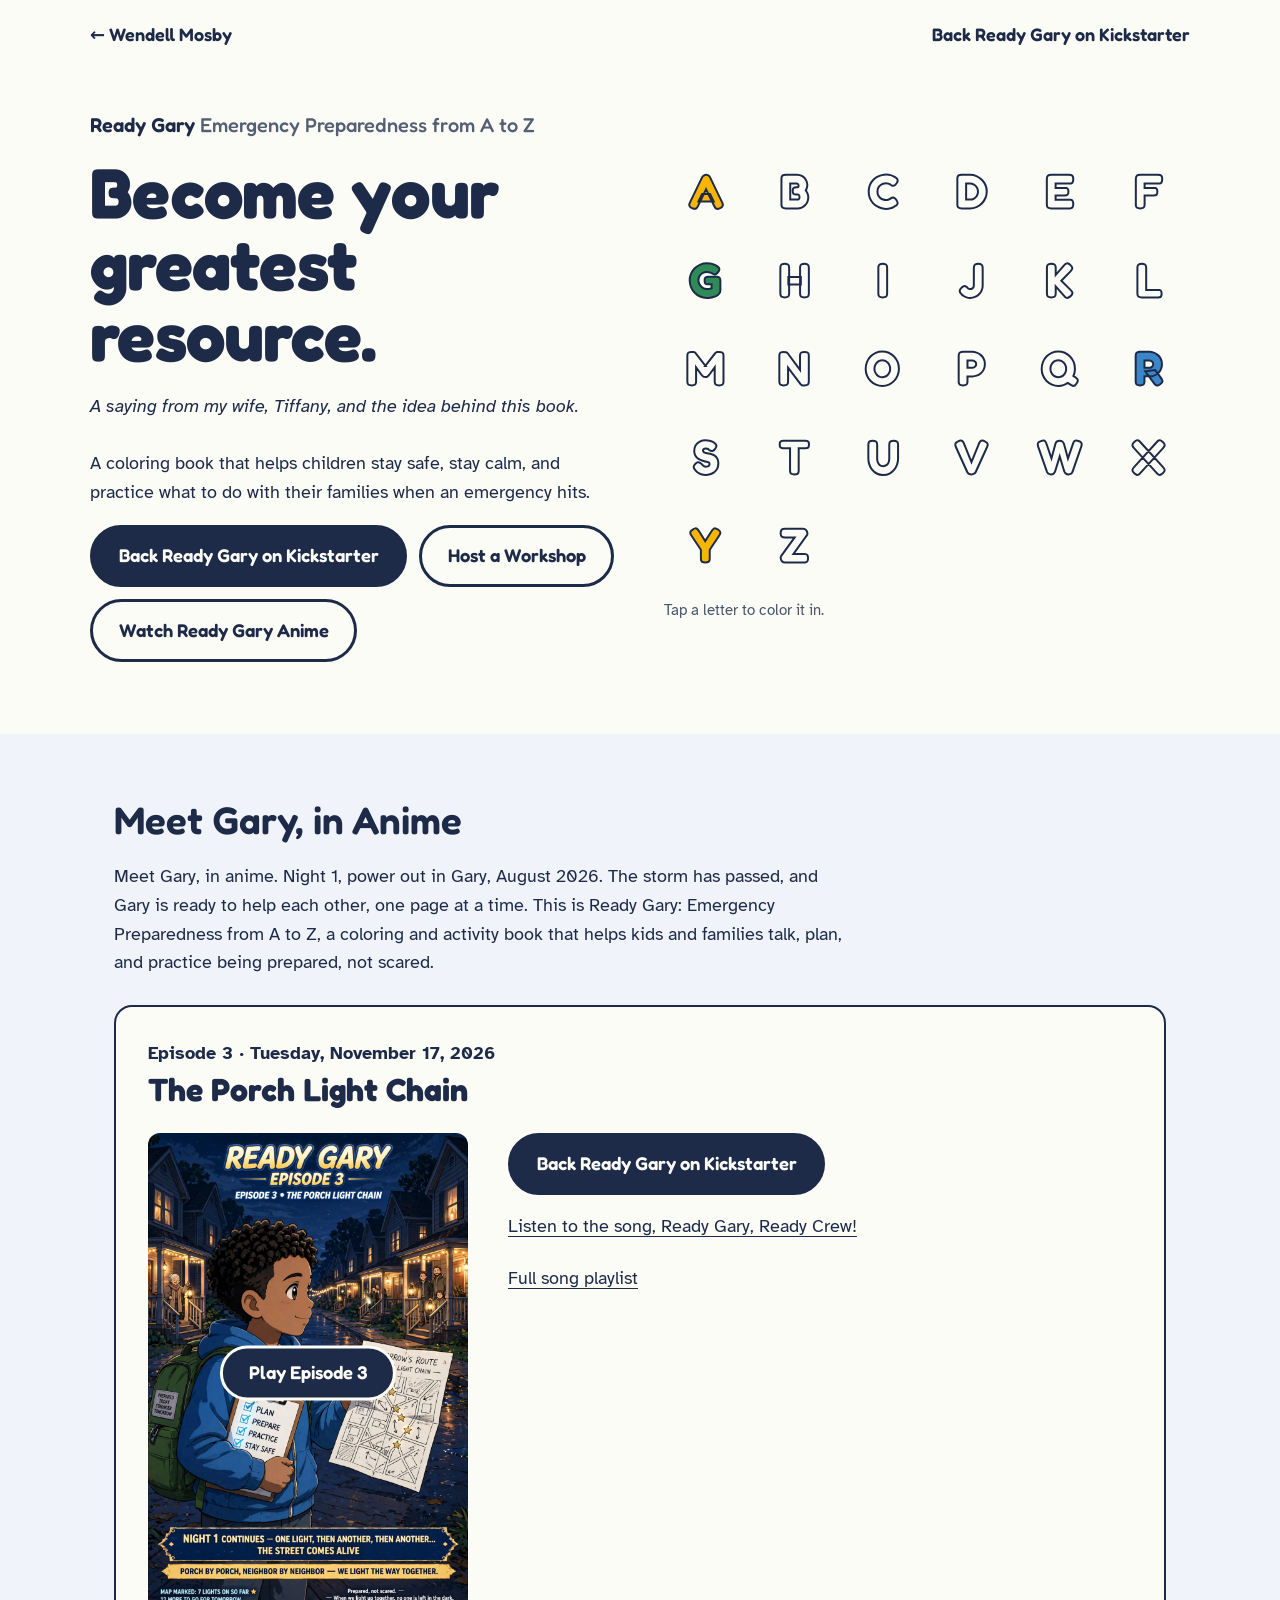
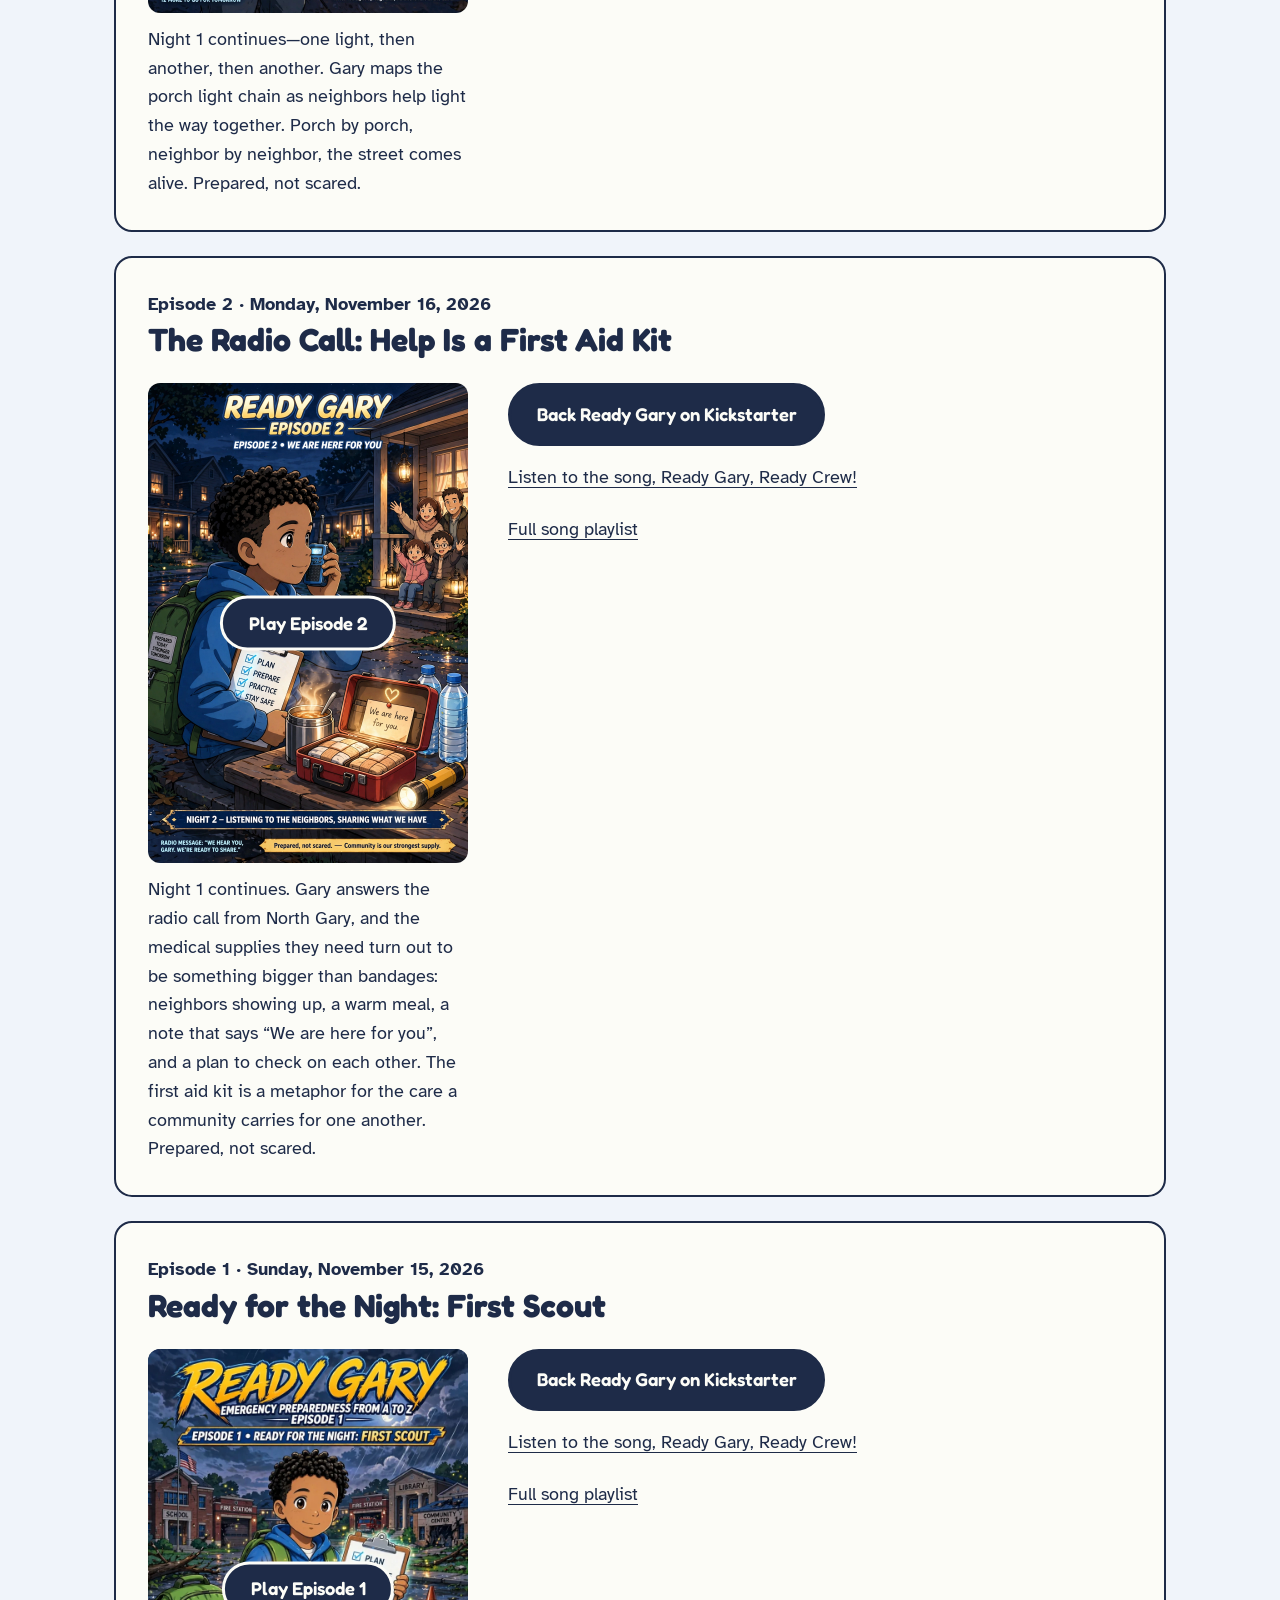
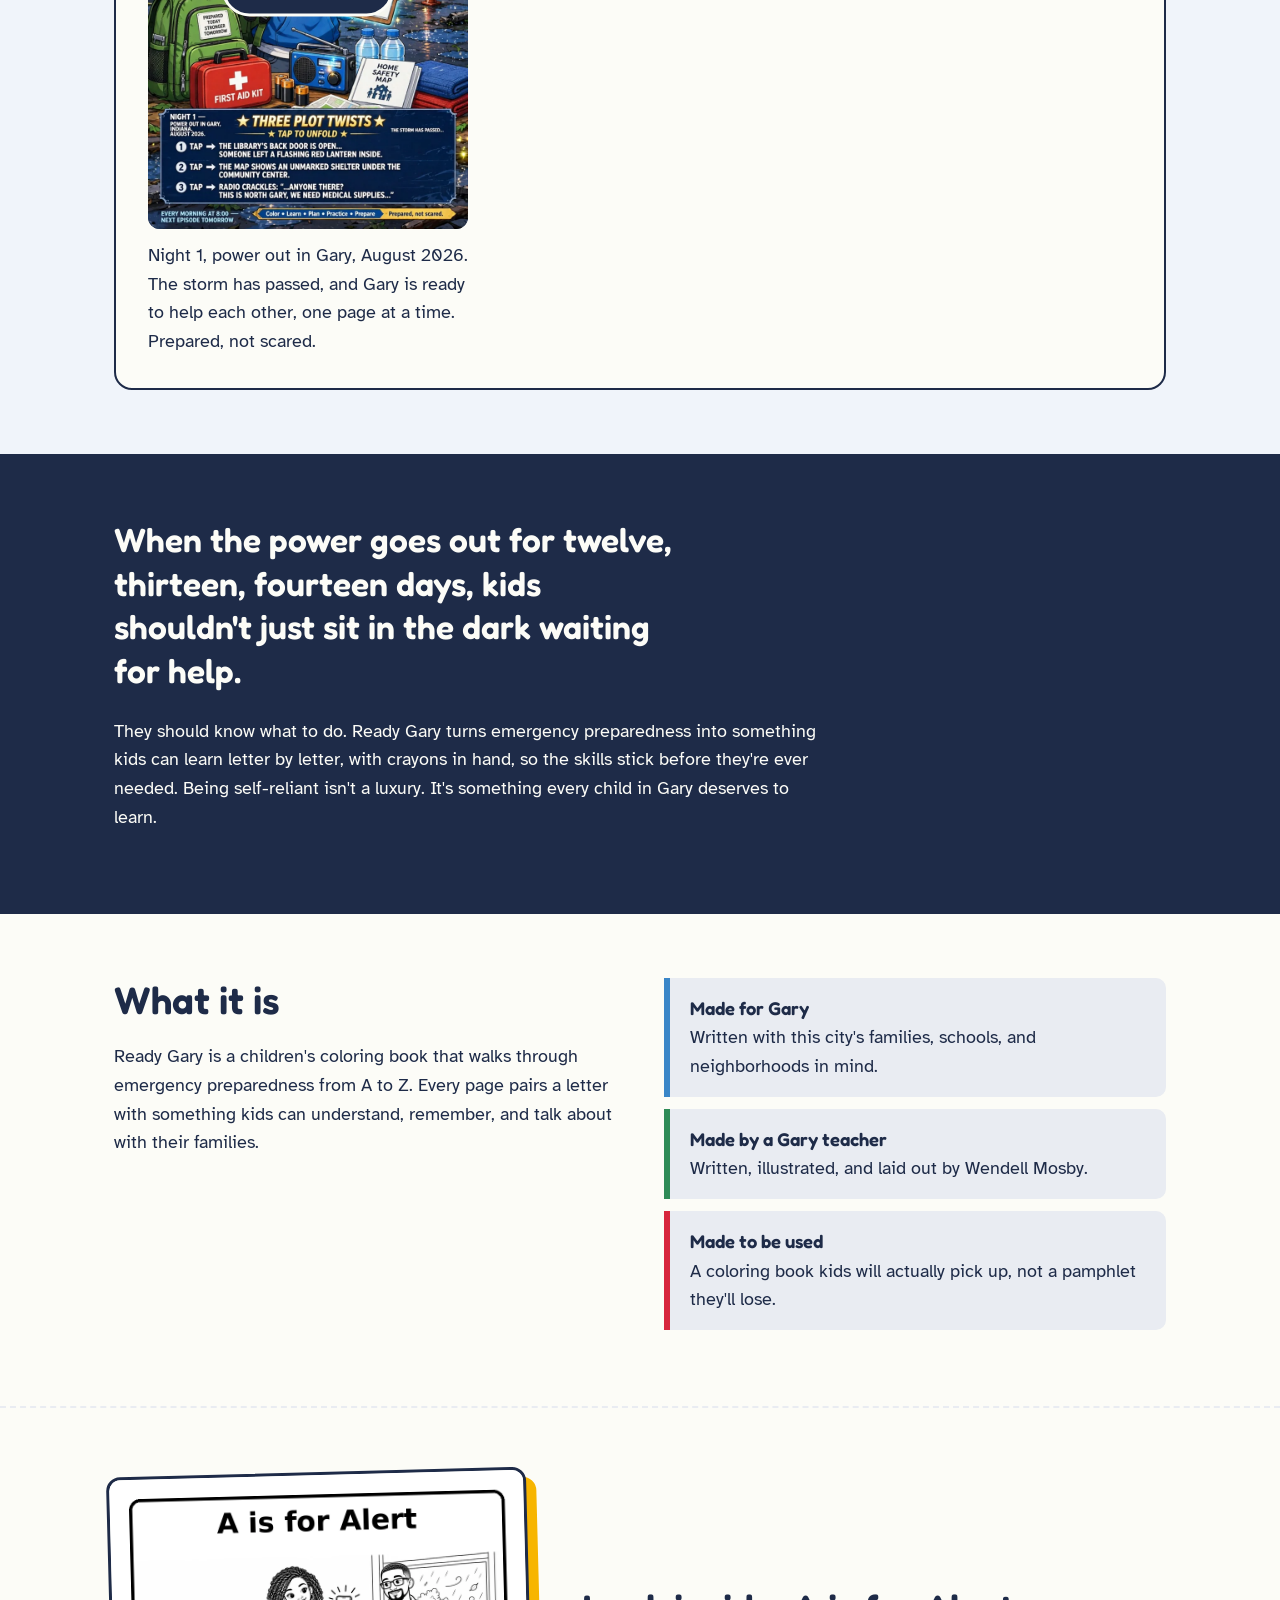
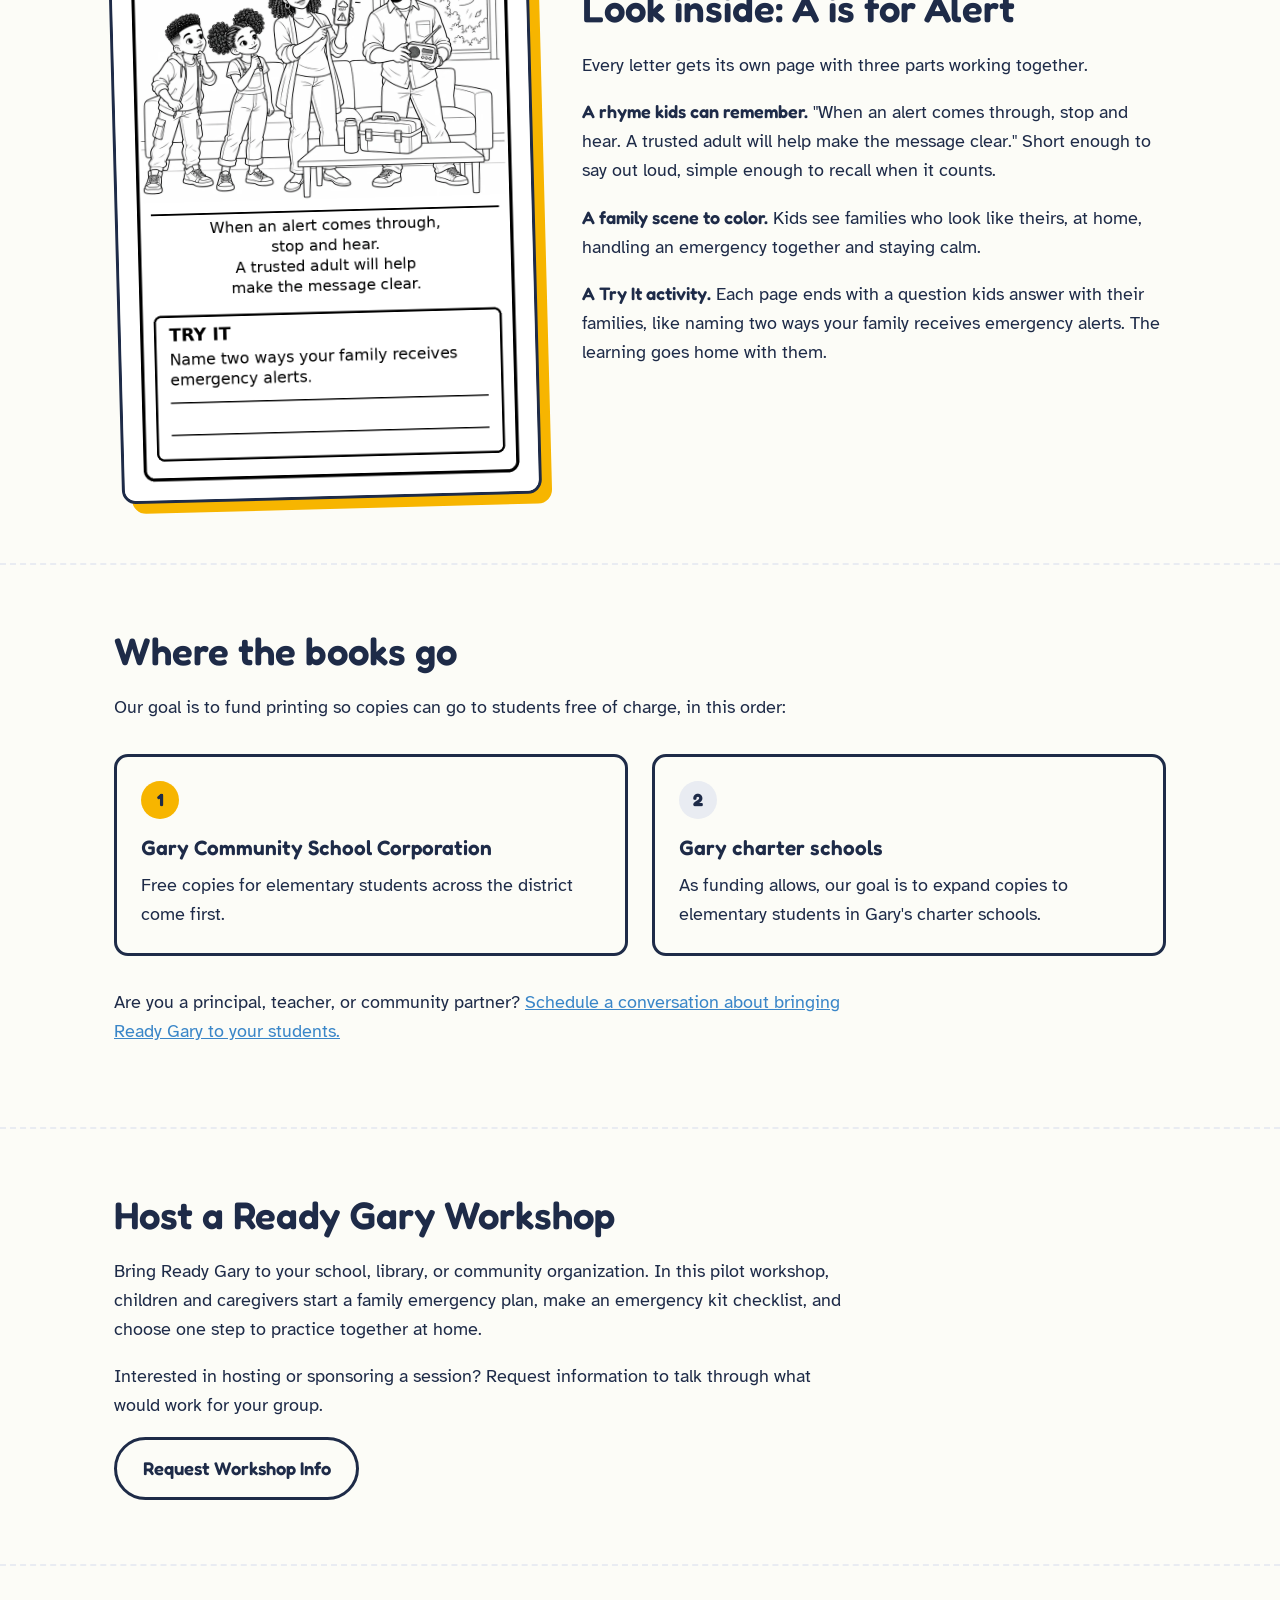
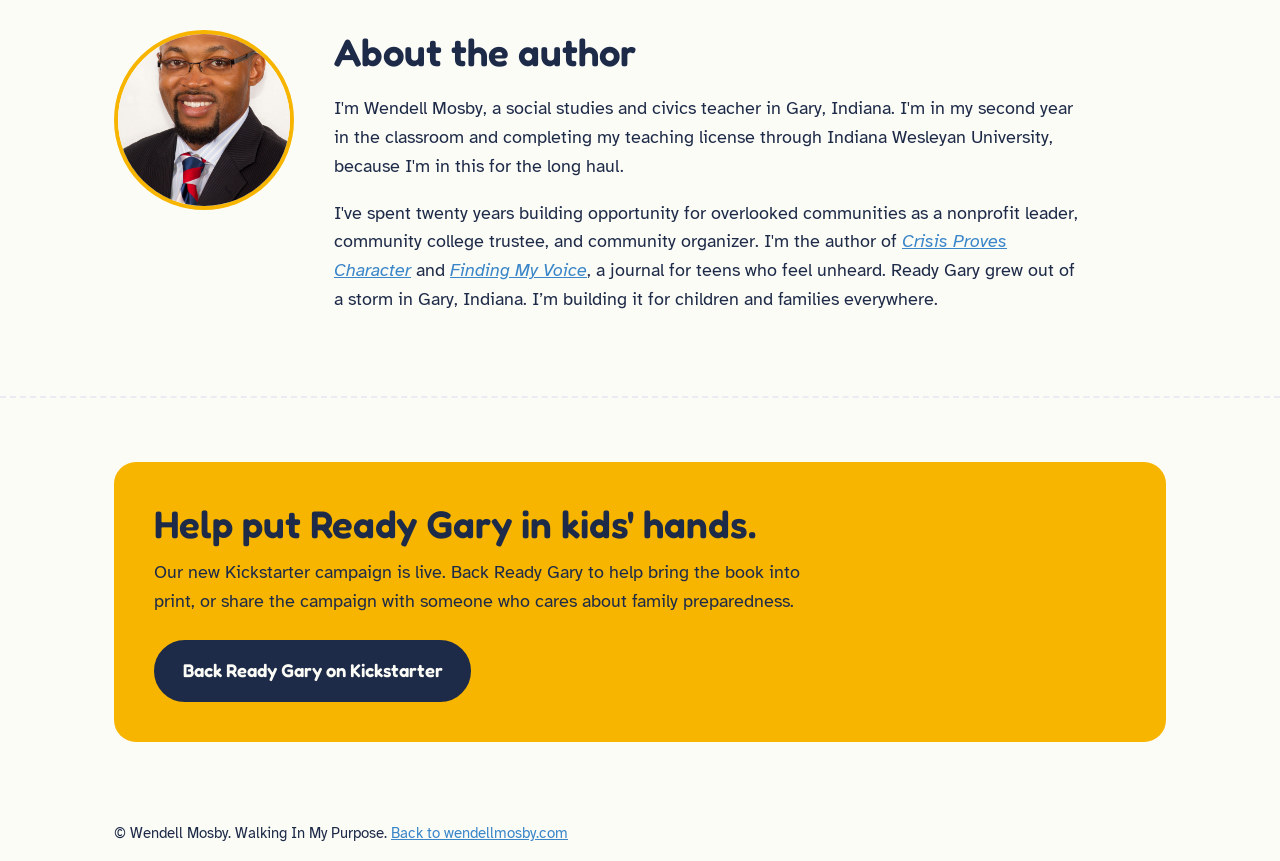
==== commit 0415304e: "Match Episode 3 cover and play overlay to Episode 2" ====
--- a/ready-gary/index.html
+++ b/ready-gary/index.html
@@ -45,7 +45,13 @@
       </header>
       <div>
         <div class="anime-player">
-          <video width="768" height="1152" src="anime/Episode-3.mp4" poster="anime/Episode-3-still.webp" controls playsinline preload="none" aria-labelledby="anime-episode-3-heading" aria-describedby="anime-episode-3-caption"></video>
+          <div id="anime-episode-3-preview" style="position:relative">
+            <img src="anime/Episode-3-still.webp" width="1024" height="1536" alt="Ready Gary holds a neighborhood map as families light their porches along the street." style="display:block;width:100%;height:auto;border-radius:12px">
+            <button type="button" class="btn anime-play" id="anime-episode-3-play">Play Episode 3</button>
+          </div>
+          <div id="anime-episode-3-video" hidden>
+            <video width="768" height="1152" src="anime/Episode-3.mp4" poster="anime/Episode-3-still.webp" controls playsinline preload="none" aria-labelledby="anime-episode-3-heading" aria-describedby="anime-episode-3-caption"></video>
+          </div>
         </div>
         <p class="anime-caption" id="anime-episode-3-caption">Night 1 continues—one light, then another, then another. Gary maps the porch light chain as neighbors help light the way together. Porch by porch, neighbor by neighbor, the street comes alive. Prepared, not scared.</p>
       </div>
@@ -117,6 +123,15 @@
     video.focus()
     video.play().catch(() => {})
   })
+  document.getElementById('anime-episode-3-play').addEventListener('click', () => {
+    const preview = document.getElementById('anime-episode-3-preview')
+    const playback = document.getElementById('anime-episode-3-video')
+    const video = playback.querySelector('video')
+    playback.hidden = false
+    preview.hidden = true
+    video.focus()
+    video.play().catch(() => {})
+  })
 </script>
 
 <section class="why"><div class="wrap"><p class="big">When the power goes out for twelve, thirteen, fourteen days, kids shouldn't just sit in the dark waiting for help.</p><p>They should know what to do. Ready Gary turns emergency preparedness into something kids can learn letter by letter, with crayons in hand, so the skills stick before they're ever needed. Being self-reliant isn't a luxury. It's something every child in Gary deserves to learn.</p></div></section>
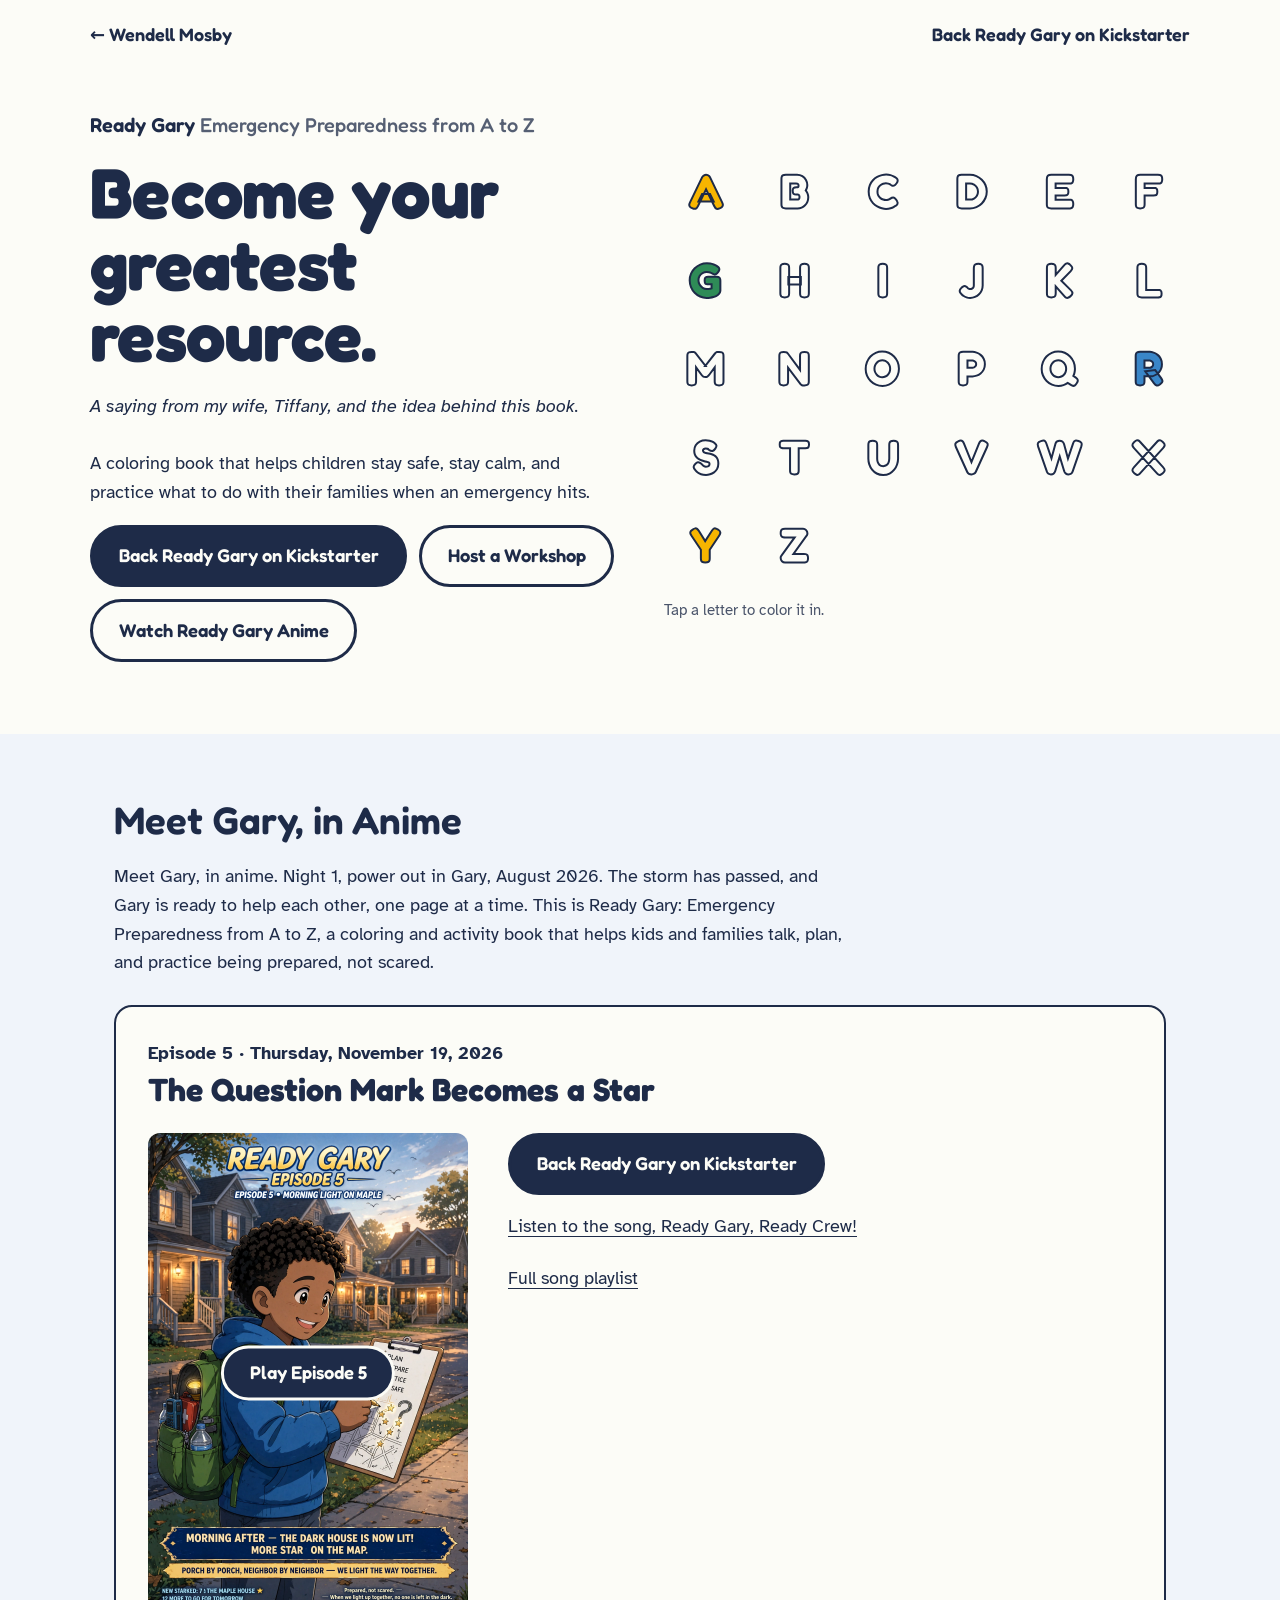
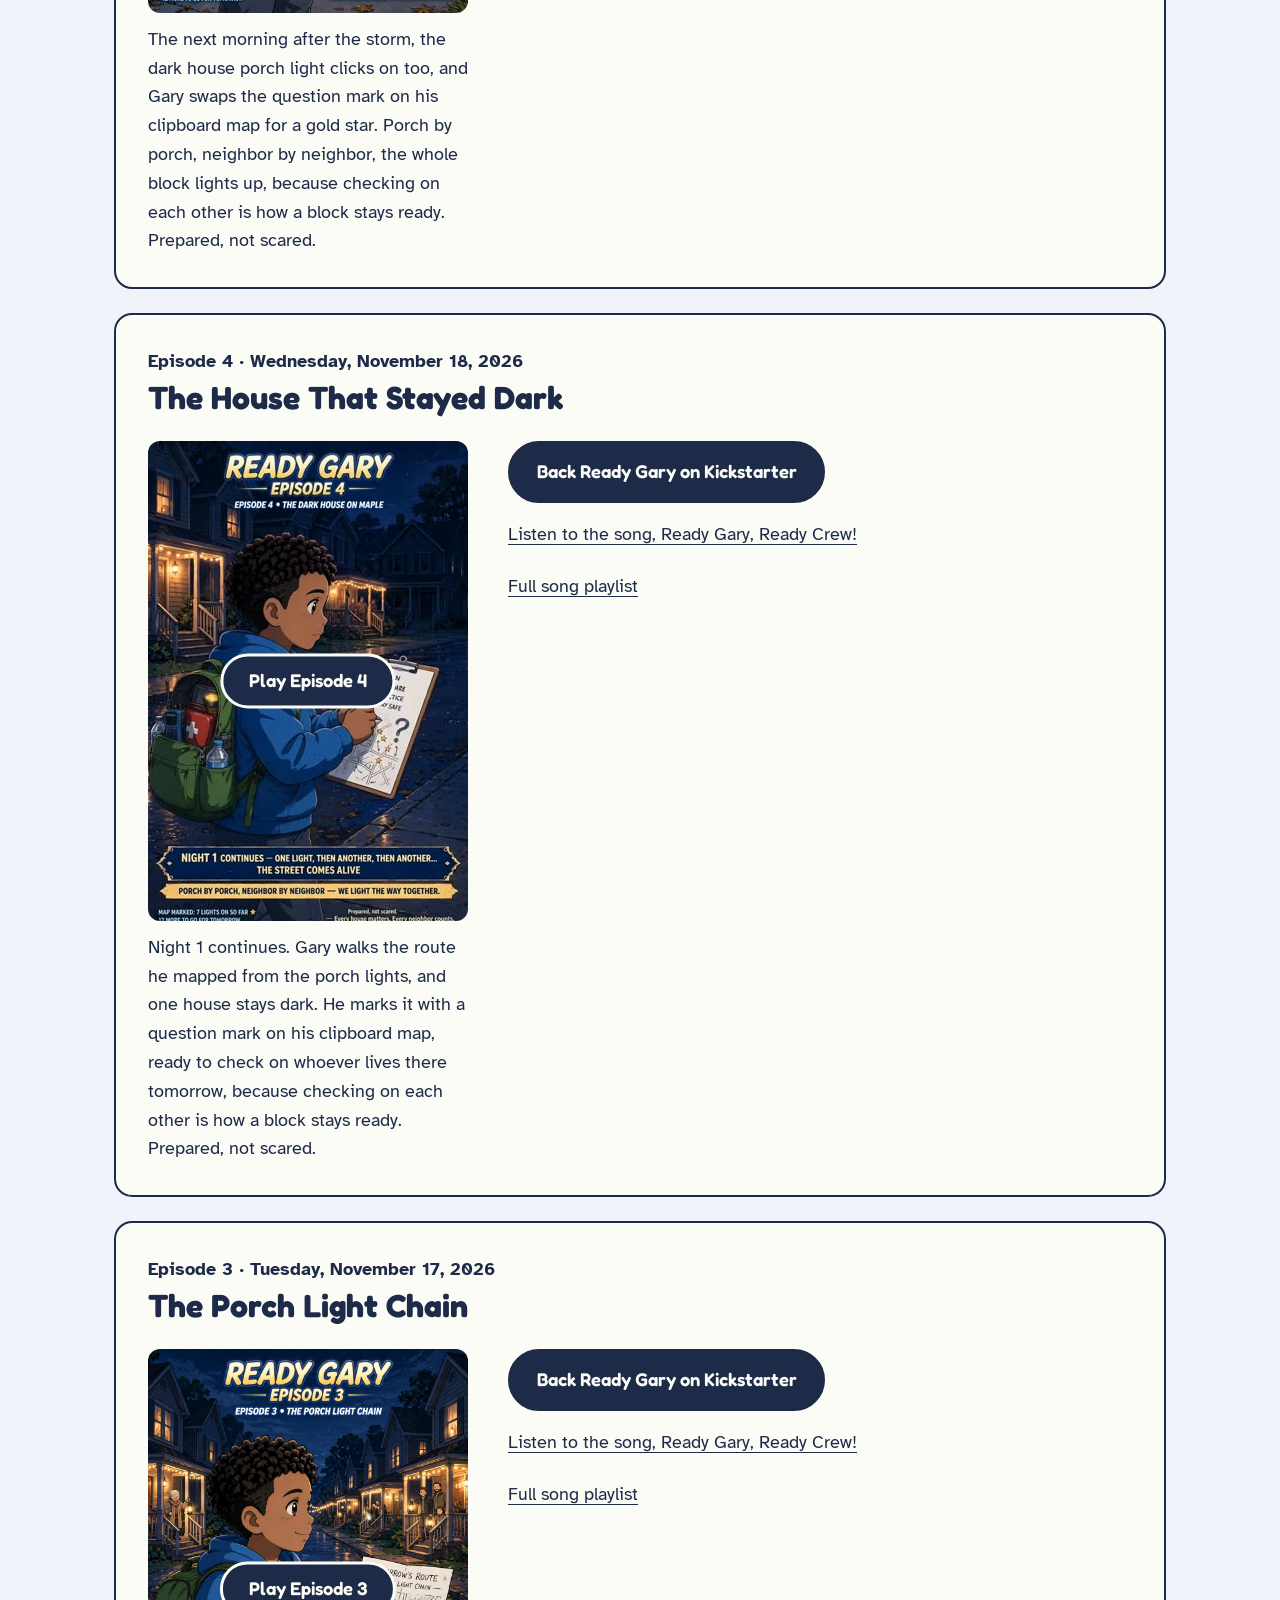
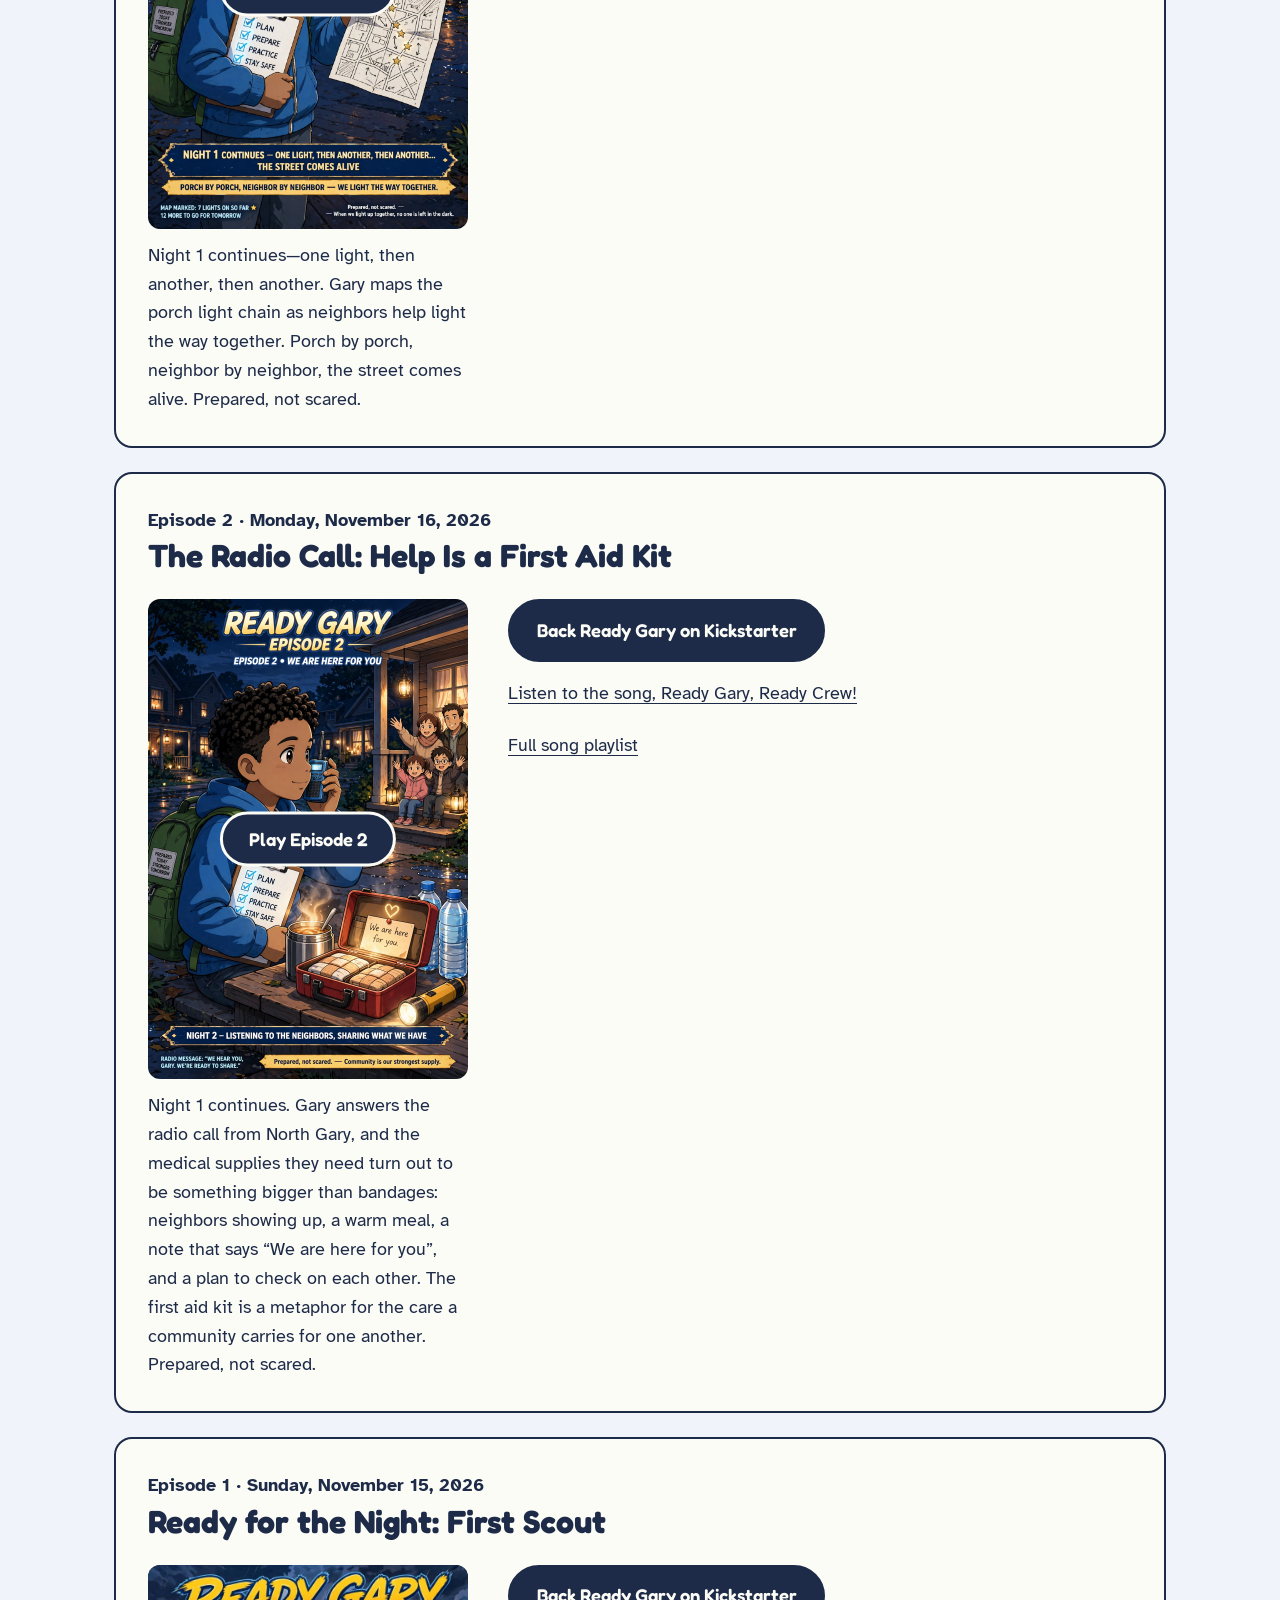
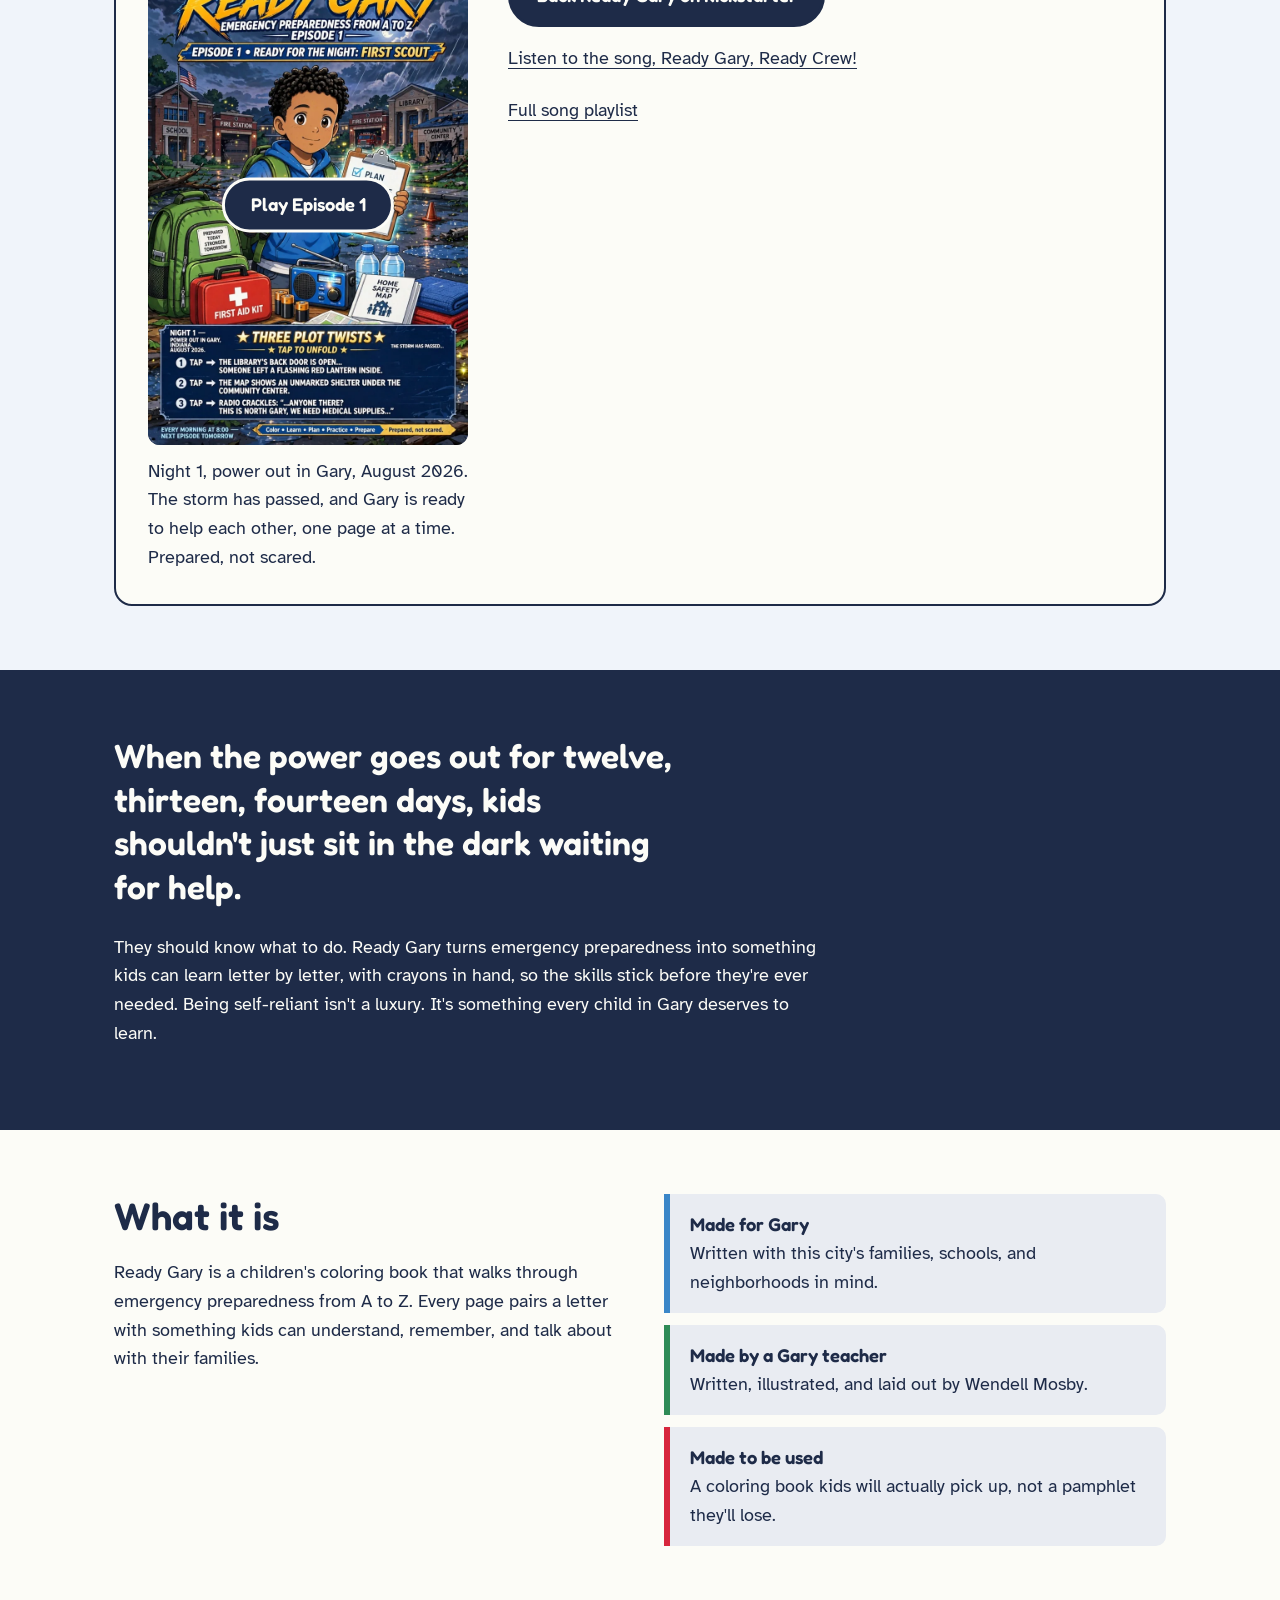
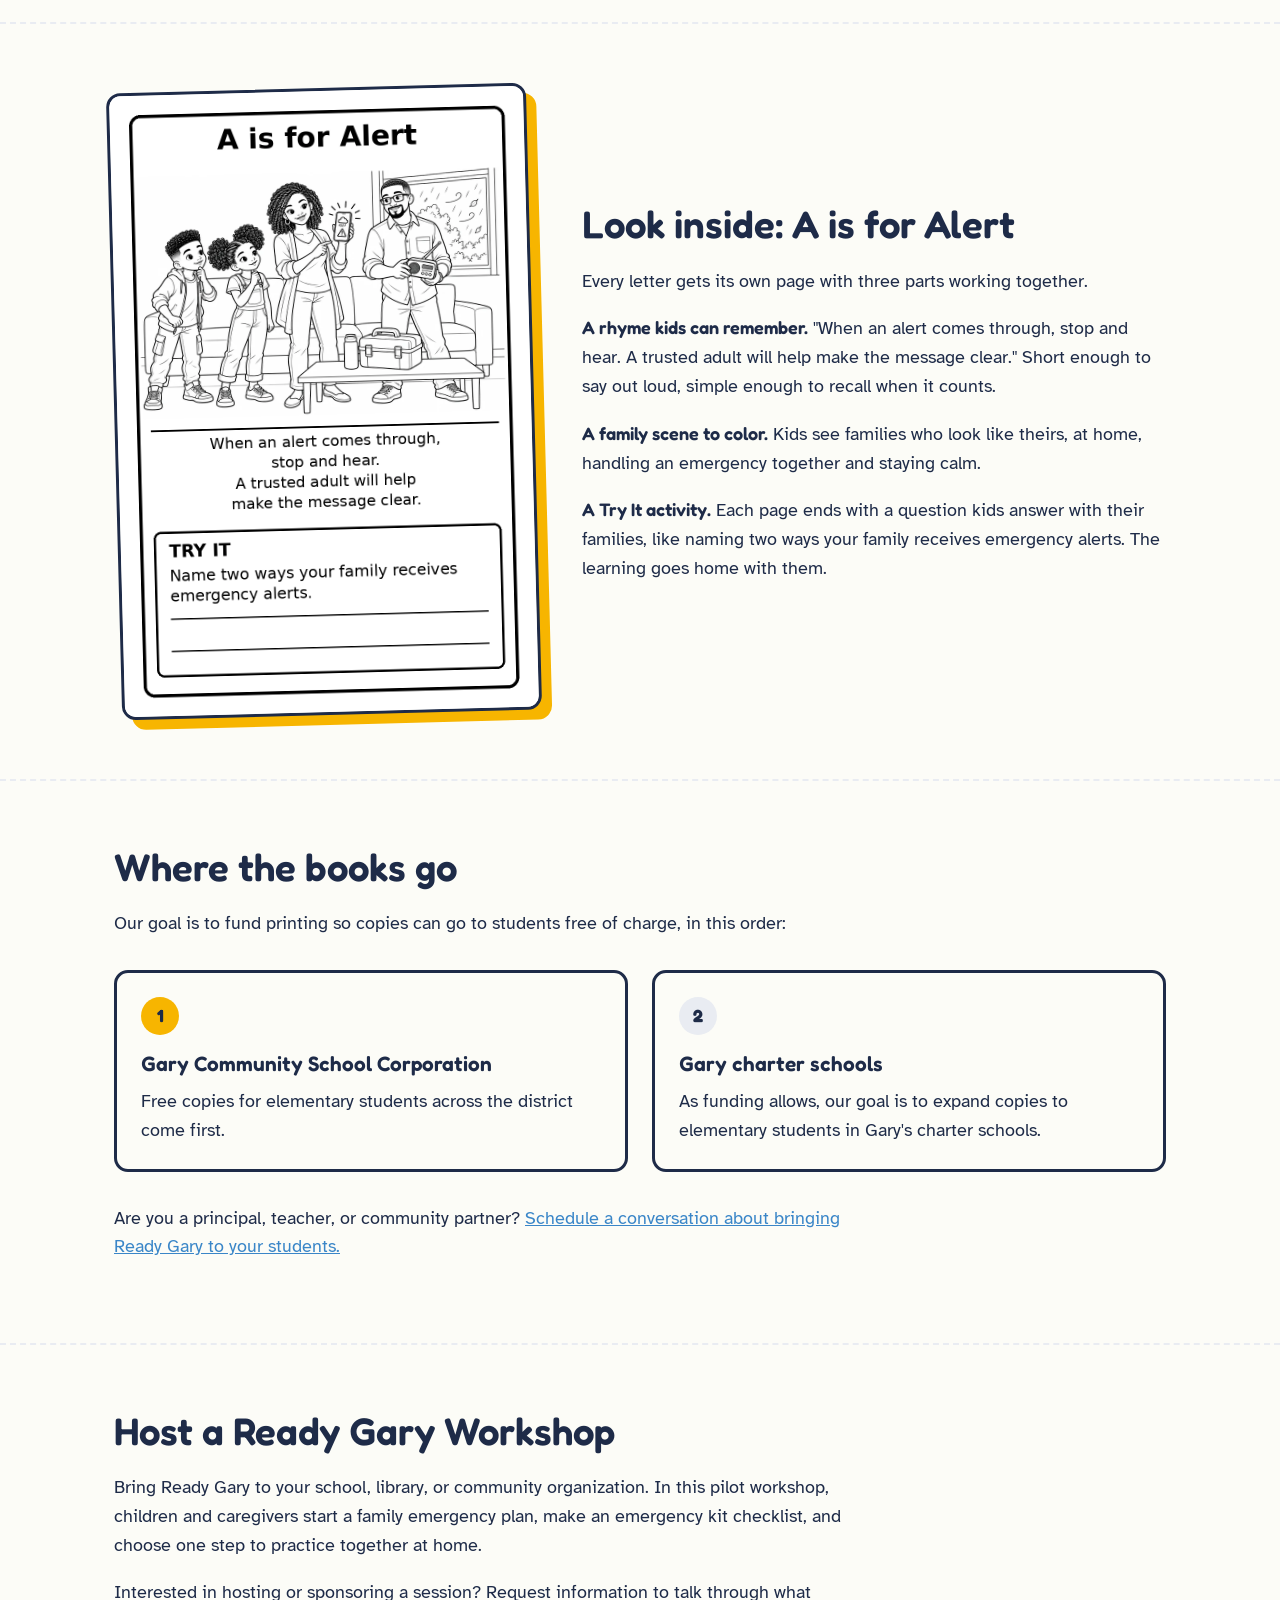
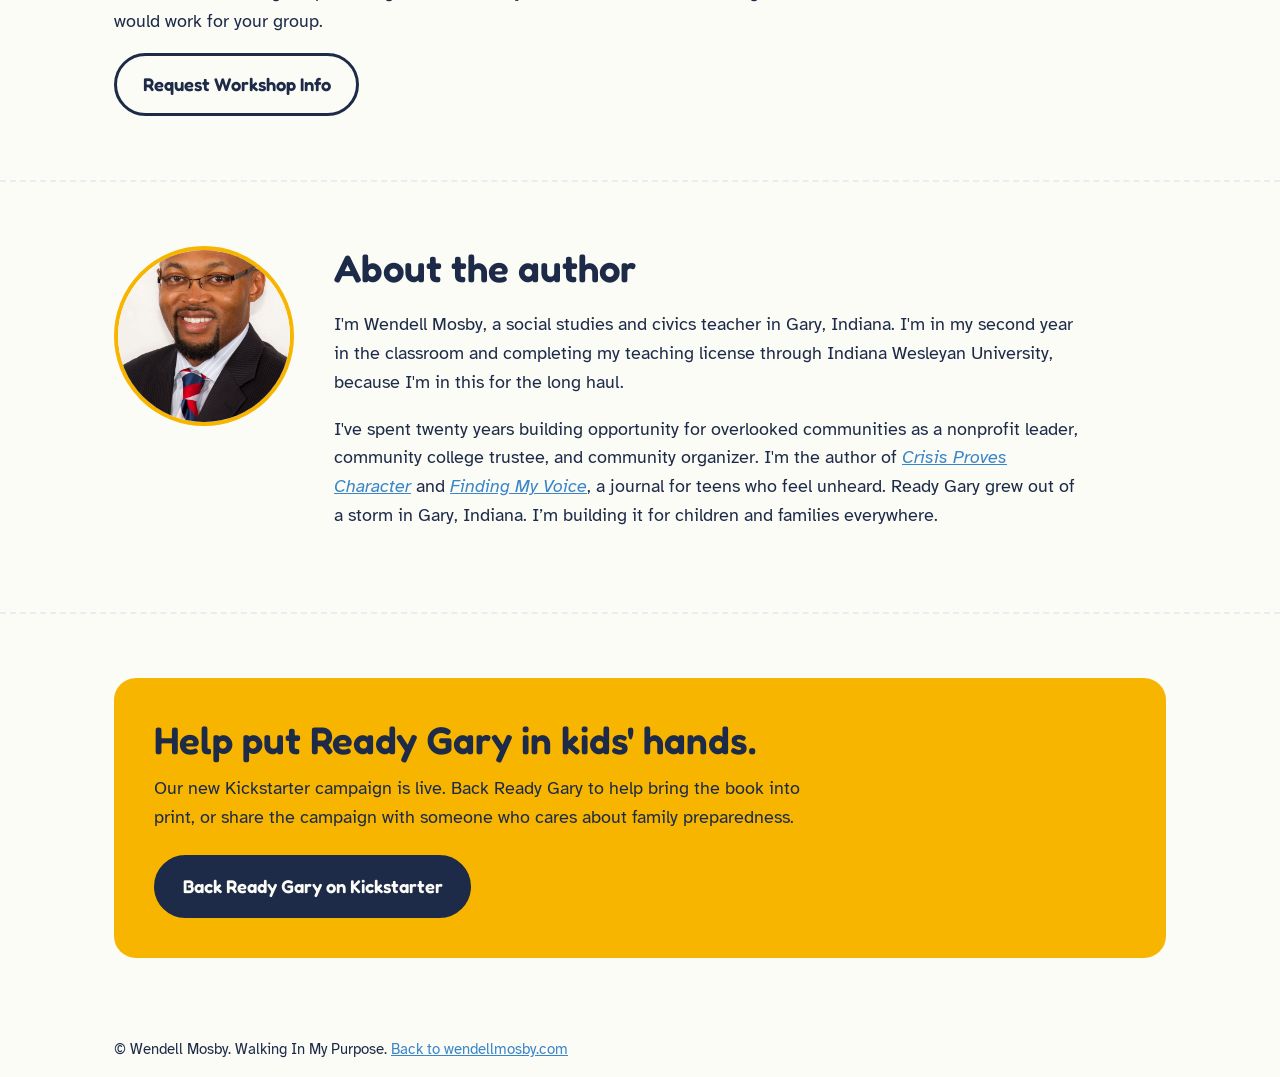
==== commit 010ce5e3: "Add Ready Gary episodes 4 and 5 to playable series" ====
--- a/ready-gary/index.html
+++ b/ready-gary/index.html
@@ -38,6 +38,56 @@
     <h2 id="anime-heading">Meet Gary, in Anime</h2>
     <p class="anime-intro prose">Meet Gary, in anime. Night 1, power out in Gary, August 2026. The storm has passed, and Gary is ready to help each other, one page at a time. This is Ready Gary: Emergency Preparedness from A to Z, a coloring and activity book that helps kids and families talk, plan, and practice being prepared, not scared.</p>
     <!-- Add each new episode above the previous episode. -->
+    <article class="anime-episode" id="ready-gary-episode-5" aria-labelledby="anime-episode-5-heading">
+      <header class="anime-heading">
+        <p>Episode 5 · <time datetime="2026-11-19">Thursday, November 19, 2026</time></p>
+        <h3 id="anime-episode-5-heading">The Question Mark Becomes a Star</h3>
+      </header>
+      <div>
+        <div class="anime-player">
+          <div id="anime-episode-5-preview" style="position:relative">
+            <img src="anime/Episode-5-still.webp" width="1024" height="1536" alt="Ready Gary Anime Episode 5: The Question Mark Becomes a Star." style="display:block;width:100%;height:auto;border-radius:12px">
+            <button type="button" class="btn anime-play" id="anime-episode-5-play">Play Episode 5</button>
+          </div>
+          <div id="anime-episode-5-video" hidden>
+            <video width="768" height="1152" src="anime/Episode-5.mp4" poster="anime/Episode-5-still.webp" controls playsinline preload="none" aria-labelledby="anime-episode-5-heading" aria-describedby="anime-episode-5-caption"></video>
+          </div>
+        </div>
+        <p class="anime-caption" id="anime-episode-5-caption">The next morning after the storm, the dark house porch light clicks on too, and Gary swaps the question mark on his clipboard map for a gold star. Porch by porch, neighbor by neighbor, the whole block lights up, because checking on each other is how a block stays ready. Prepared, not scared.</p>
+      </div>
+      <div class="prose">
+        <ul class="anime-links">
+          <li><a class="btn" href="https://www.kickstarter.com/projects/mosbyroom215/ready-gary-emergency-preparedness-from-a-to-z-0">Back Ready Gary on Kickstarter</a></li>
+          <li><a href="https://youtube.com/shorts/jtnXWrAENV0?feature=shared">Listen to the song, Ready Gary, Ready Crew!</a></li>
+          <li><a href="https://youtube.com/playlist?list=PLCO0ZJWEX7Pc">Full song playlist</a></li>
+        </ul>
+      </div>
+    </article>
+    <article class="anime-episode" id="ready-gary-episode-4" aria-labelledby="anime-episode-4-heading">
+      <header class="anime-heading">
+        <p>Episode 4 · <time datetime="2026-11-18">Wednesday, November 18, 2026</time></p>
+        <h3 id="anime-episode-4-heading">The House That Stayed Dark</h3>
+      </header>
+      <div>
+        <div class="anime-player">
+          <div id="anime-episode-4-preview" style="position:relative">
+            <img src="anime/Episode-4-preview.jpg" width="1024" height="1536" alt="Ready Gary Anime Episode 4: The House That Stayed Dark." style="display:block;width:100%;height:auto;border-radius:12px">
+            <button type="button" class="btn anime-play" id="anime-episode-4-play">Play Episode 4</button>
+          </div>
+          <div id="anime-episode-4-video" hidden>
+            <video width="768" height="1152" src="anime/Ready%20Gary%20Anime%20Episode%204%2C%20second%20regeneration%2C%20anime%20style%2C%20American%20kid%20voice.mp4" poster="anime/Episode-4-preview.jpg" controls playsinline preload="none" aria-labelledby="anime-episode-4-heading" aria-describedby="anime-episode-4-caption"></video>
+          </div>
+        </div>
+        <p class="anime-caption" id="anime-episode-4-caption">Night 1 continues. Gary walks the route he mapped from the porch lights, and one house stays dark. He marks it with a question mark on his clipboard map, ready to check on whoever lives there tomorrow, because checking on each other is how a block stays ready. Prepared, not scared.</p>
+      </div>
+      <div class="prose">
+        <ul class="anime-links">
+          <li><a class="btn" href="https://www.kickstarter.com/projects/mosbyroom215/ready-gary-emergency-preparedness-from-a-to-z-0">Back Ready Gary on Kickstarter</a></li>
+          <li><a href="https://youtube.com/shorts/jtnXWrAENV0?feature=shared">Listen to the song, Ready Gary, Ready Crew!</a></li>
+          <li><a href="https://youtube.com/playlist?list=PLCO0ZJWEX7Pc">Full song playlist</a></li>
+        </ul>
+      </div>
+    </article>
     <article class="anime-episode" id="ready-gary-episode-3" aria-labelledby="anime-episode-3-heading">
       <header class="anime-heading">
         <p>Episode 3 · <time datetime="2026-11-17">Tuesday, November 17, 2026</time></p>
@@ -114,24 +164,17 @@
 </section>
 <script src="anime/player.js" defer></script>
 <script>
-  document.getElementById('anime-episode-2-play').addEventListener('click', () => {
-    const preview = document.getElementById('anime-episode-2-preview')
-    const playback = document.getElementById('anime-episode-2-video')
-    const video = playback.querySelector('video')
-    playback.hidden = false
-    preview.hidden = true
-    video.focus()
-    video.play().catch(() => {})
-  })
-  document.getElementById('anime-episode-3-play').addEventListener('click', () => {
-    const preview = document.getElementById('anime-episode-3-preview')
-    const playback = document.getElementById('anime-episode-3-video')
-    const video = playback.querySelector('video')
-    playback.hidden = false
-    preview.hidden = true
-    video.focus()
-    video.play().catch(() => {})
-  })
+  for (const episode of [2, 3, 4, 5]) {
+    document.getElementById(`anime-episode-${episode}-play`).addEventListener('click', () => {
+      const preview = document.getElementById(`anime-episode-${episode}-preview`)
+      const playback = document.getElementById(`anime-episode-${episode}-video`)
+      const video = playback.querySelector('video')
+      playback.hidden = false
+      preview.hidden = true
+      video.focus()
+      video.play().catch(() => {})
+    })
+  }
 </script>
 
 <section class="why"><div class="wrap"><p class="big">When the power goes out for twelve, thirteen, fourteen days, kids shouldn't just sit in the dark waiting for help.</p><p>They should know what to do. Ready Gary turns emergency preparedness into something kids can learn letter by letter, with crayons in hand, so the skills stick before they're ever needed. Being self-reliant isn't a luxury. It's something every child in Gary deserves to learn.</p></div></section>
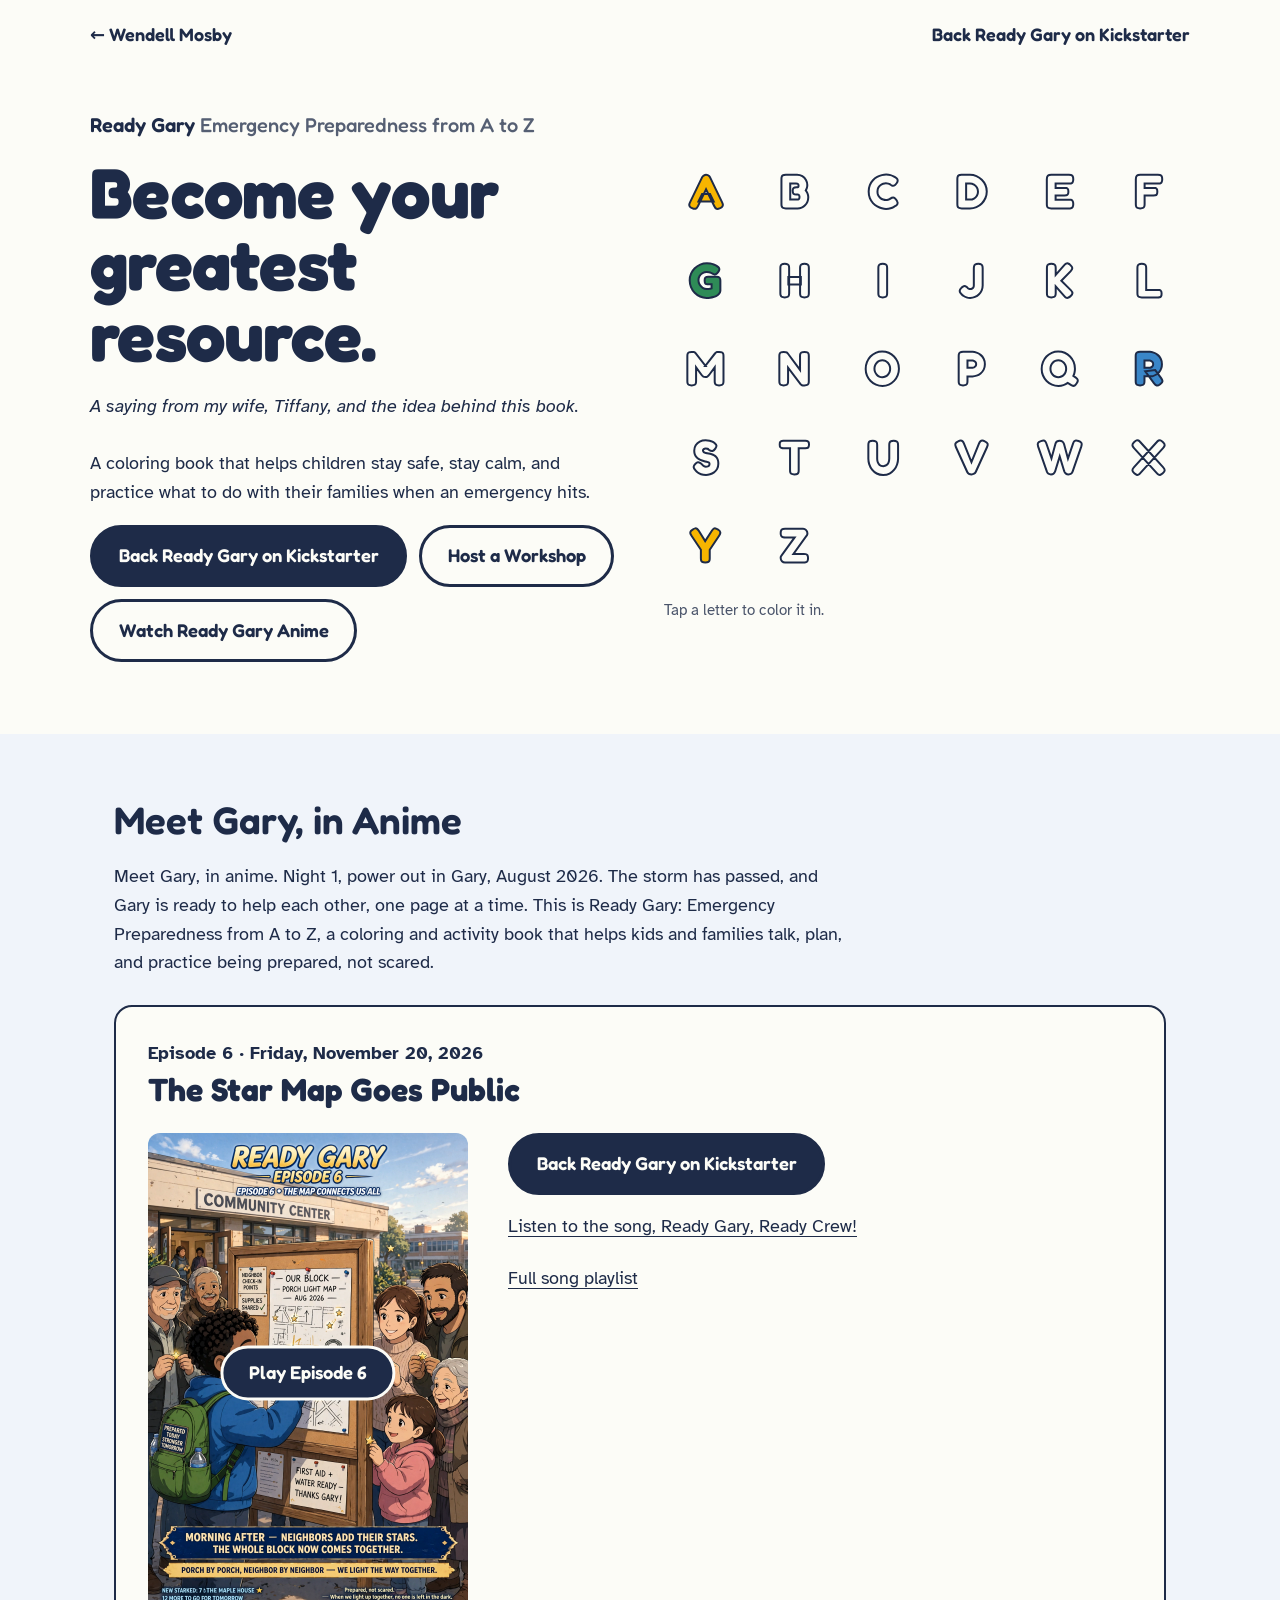
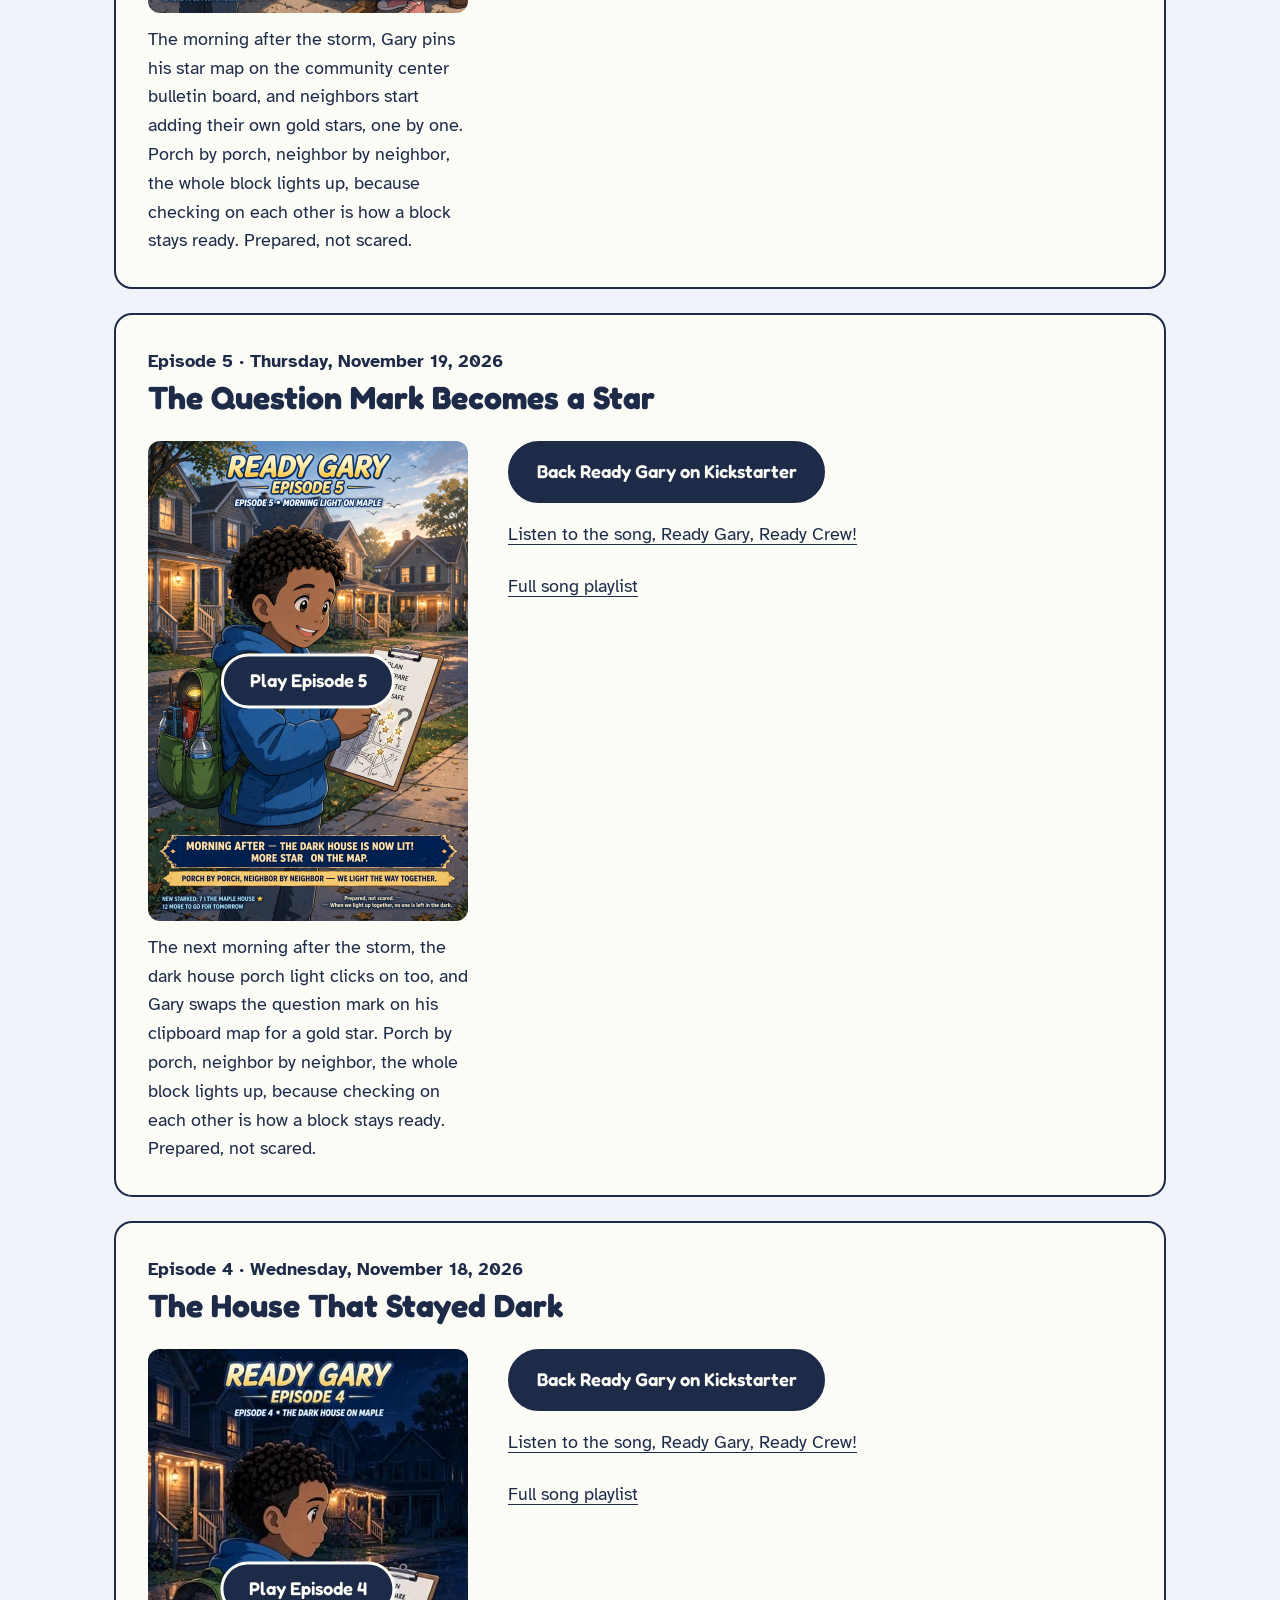
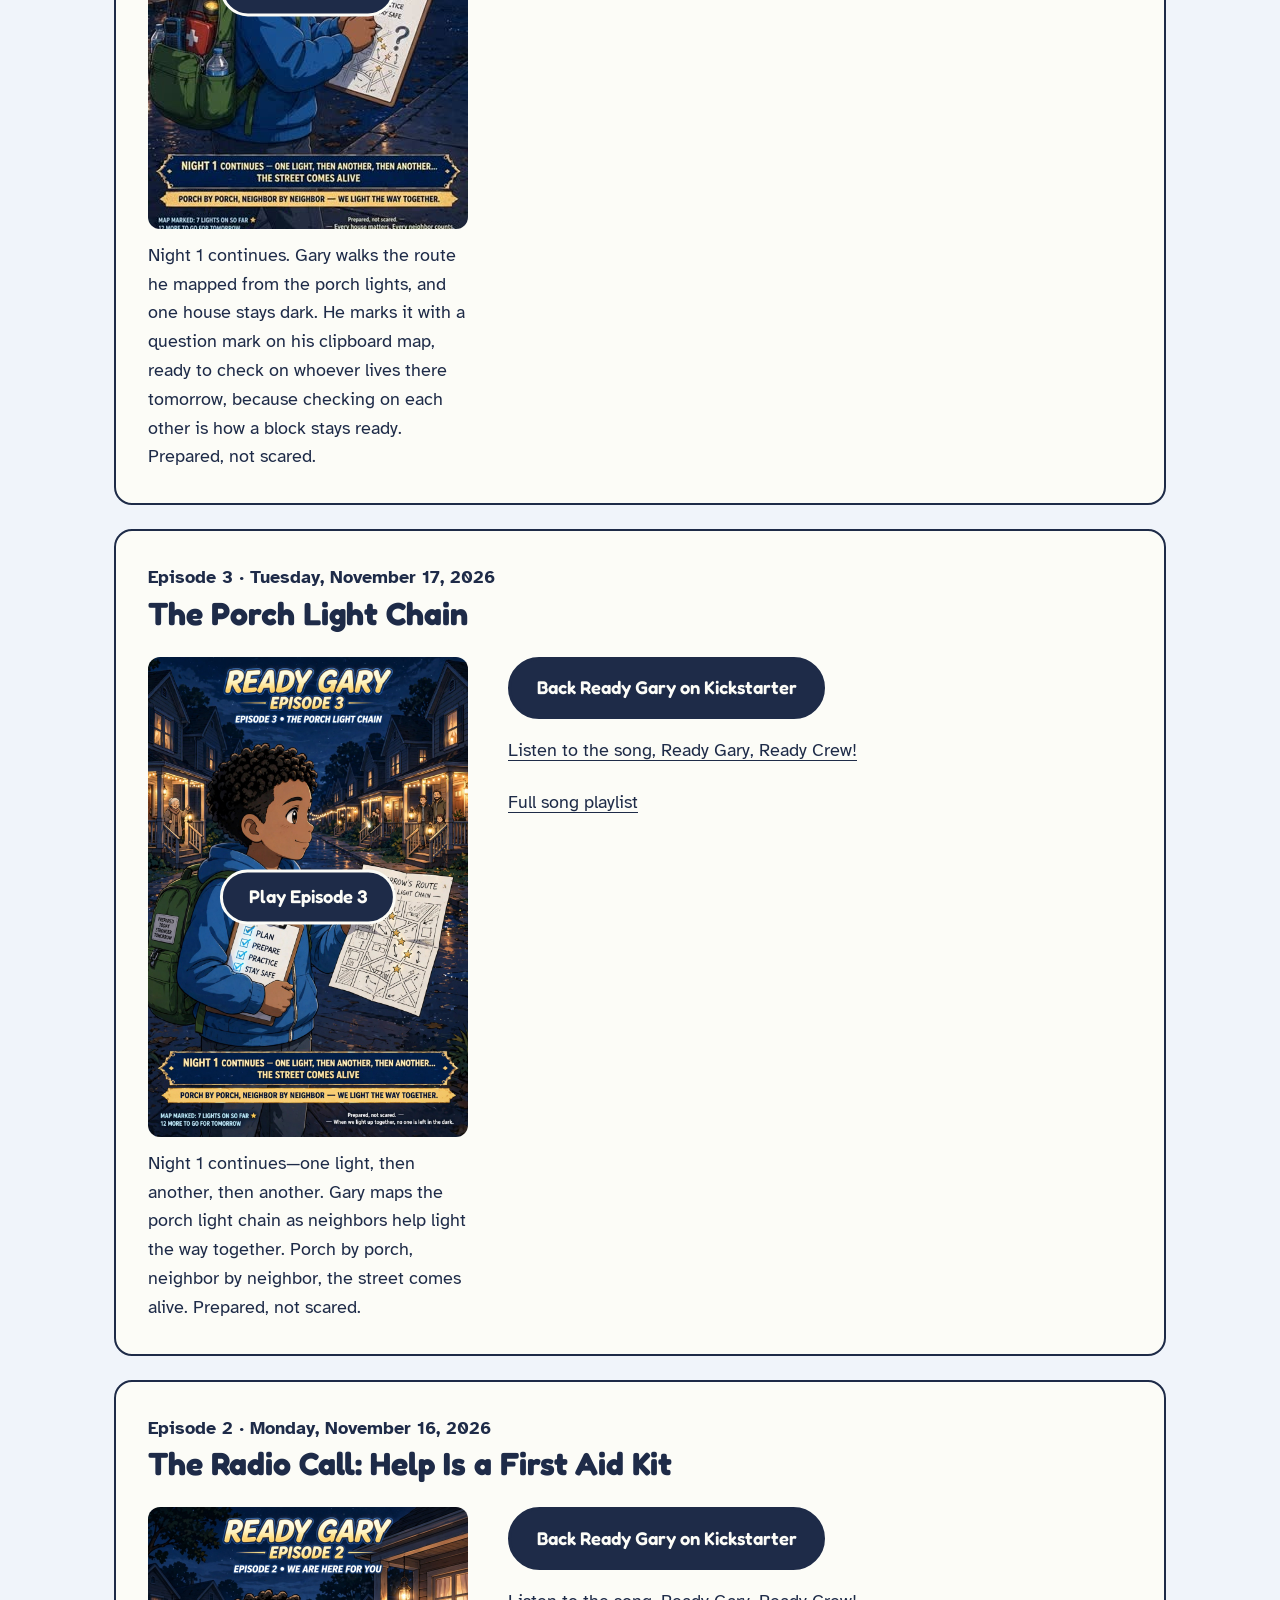
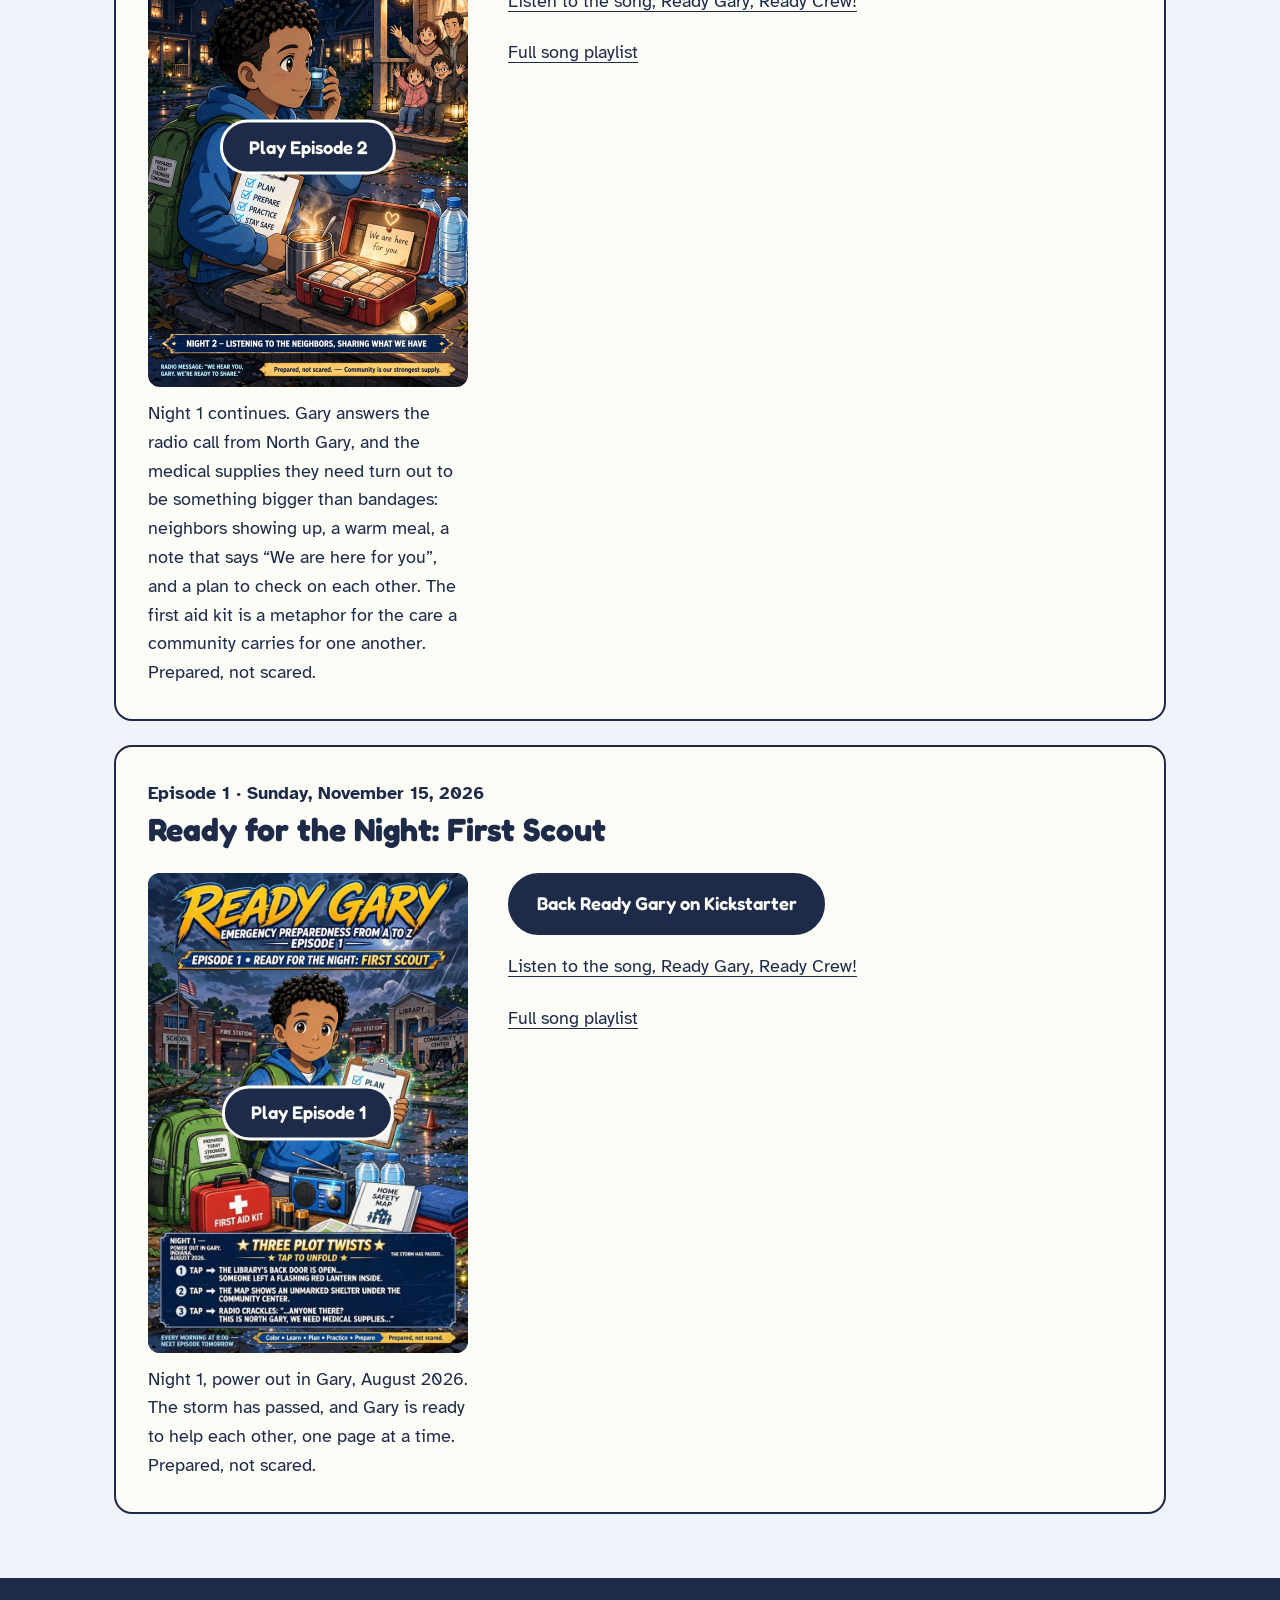
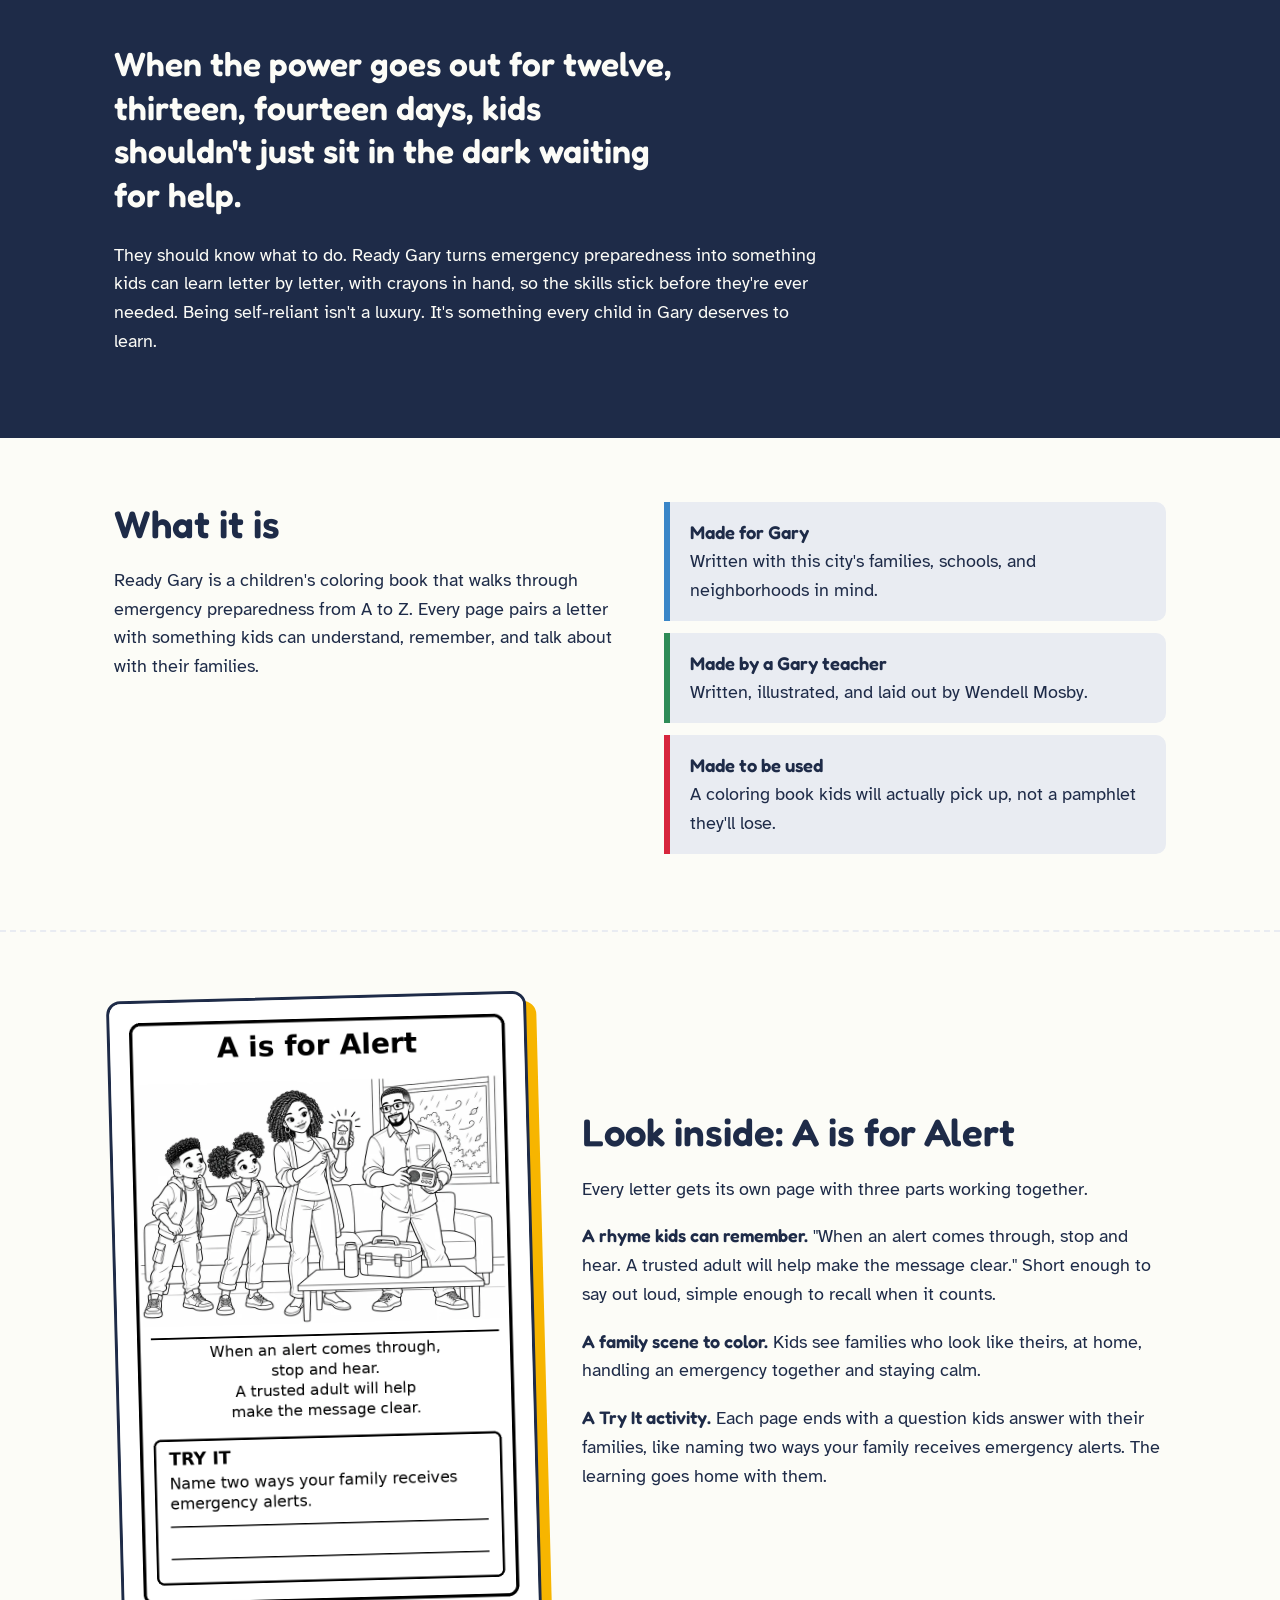
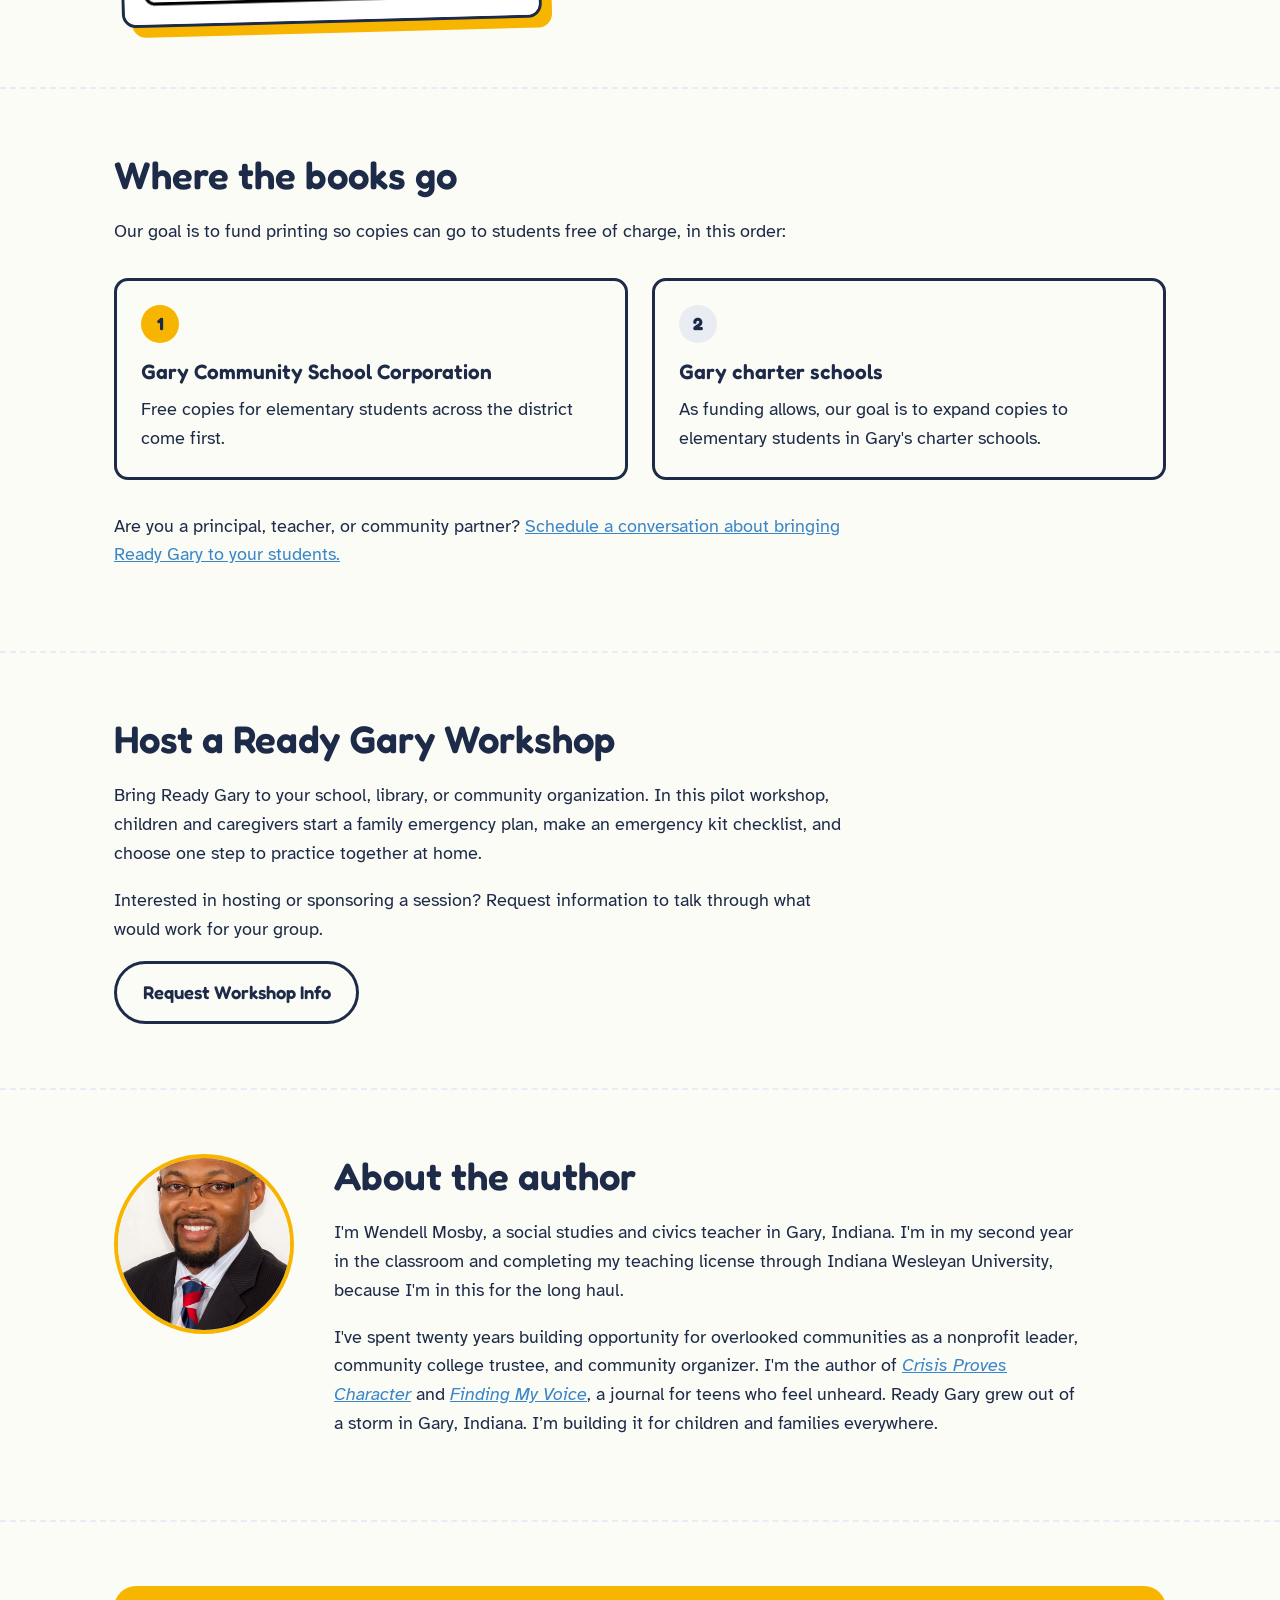
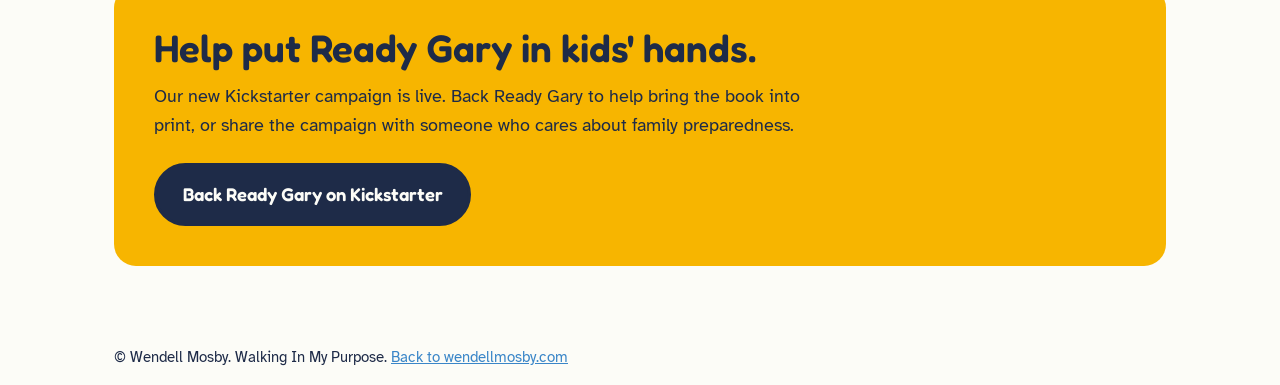
==== commit 0fbe6358: "Add Ready Gary anime Episode 6 with still image and video playback" ====
--- a/ready-gary/index.html
+++ b/ready-gary/index.html
@@ -38,6 +38,31 @@
     <h2 id="anime-heading">Meet Gary, in Anime</h2>
     <p class="anime-intro prose">Meet Gary, in anime. Night 1, power out in Gary, August 2026. The storm has passed, and Gary is ready to help each other, one page at a time. This is Ready Gary: Emergency Preparedness from A to Z, a coloring and activity book that helps kids and families talk, plan, and practice being prepared, not scared.</p>
     <!-- Add each new episode above the previous episode. -->
+    <article class="anime-episode" id="ready-gary-episode-6" aria-labelledby="anime-episode-6-heading">
+      <header class="anime-heading">
+        <p>Episode 6 · <time datetime="2026-11-20">Friday, November 20, 2026</time></p>
+        <h3 id="anime-episode-6-heading">The Star Map Goes Public</h3>
+      </header>
+      <div>
+        <div class="anime-player">
+          <div id="anime-episode-6-preview" style="position:relative">
+            <img src="anime/Episode-6-still.webp" width="1024" height="1536" alt="Ready Gary Anime Episode 6: The Star Map Goes Public." style="display:block;width:100%;height:auto;border-radius:12px">
+            <button type="button" class="btn anime-play" id="anime-episode-6-play">Play Episode 6</button>
+          </div>
+          <div id="anime-episode-6-video" hidden>
+            <video width="768" height="1152" src="anime/Episode-6.mp4" poster="anime/Episode-6-still.webp" controls playsinline preload="none" aria-labelledby="anime-episode-6-heading" aria-describedby="anime-episode-6-caption"></video>
+          </div>
+        </div>
+        <p class="anime-caption" id="anime-episode-6-caption">The morning after the storm, Gary pins his star map on the community center bulletin board, and neighbors start adding their own gold stars, one by one. Porch by porch, neighbor by neighbor, the whole block lights up, because checking on each other is how a block stays ready. Prepared, not scared.</p>
+      </div>
+      <div class="prose">
+        <ul class="anime-links">
+          <li><a class="btn" href="https://www.kickstarter.com/projects/mosbyroom215/ready-gary-emergency-preparedness-from-a-to-z-0">Back Ready Gary on Kickstarter</a></li>
+          <li><a href="https://youtube.com/shorts/jtnXWrAENV0?feature=shared">Listen to the song, Ready Gary, Ready Crew!</a></li>
+          <li><a href="https://youtube.com/playlist?list=PLCO0ZJWEX7Pc">Full song playlist</a></li>
+        </ul>
+      </div>
+    </article>
     <article class="anime-episode" id="ready-gary-episode-5" aria-labelledby="anime-episode-5-heading">
       <header class="anime-heading">
         <p>Episode 5 · <time datetime="2026-11-19">Thursday, November 19, 2026</time></p>
@@ -164,7 +189,7 @@
 </section>
 <script src="anime/player.js" defer></script>
 <script>
-  for (const episode of [2, 3, 4, 5]) {
+  for (const episode of [2, 3, 4, 5, 6]) {
     document.getElementById(`anime-episode-${episode}-play`).addEventListener('click', () => {
       const preview = document.getElementById(`anime-episode-${episode}-preview`)
       const playback = document.getElementById(`anime-episode-${episode}-video`)
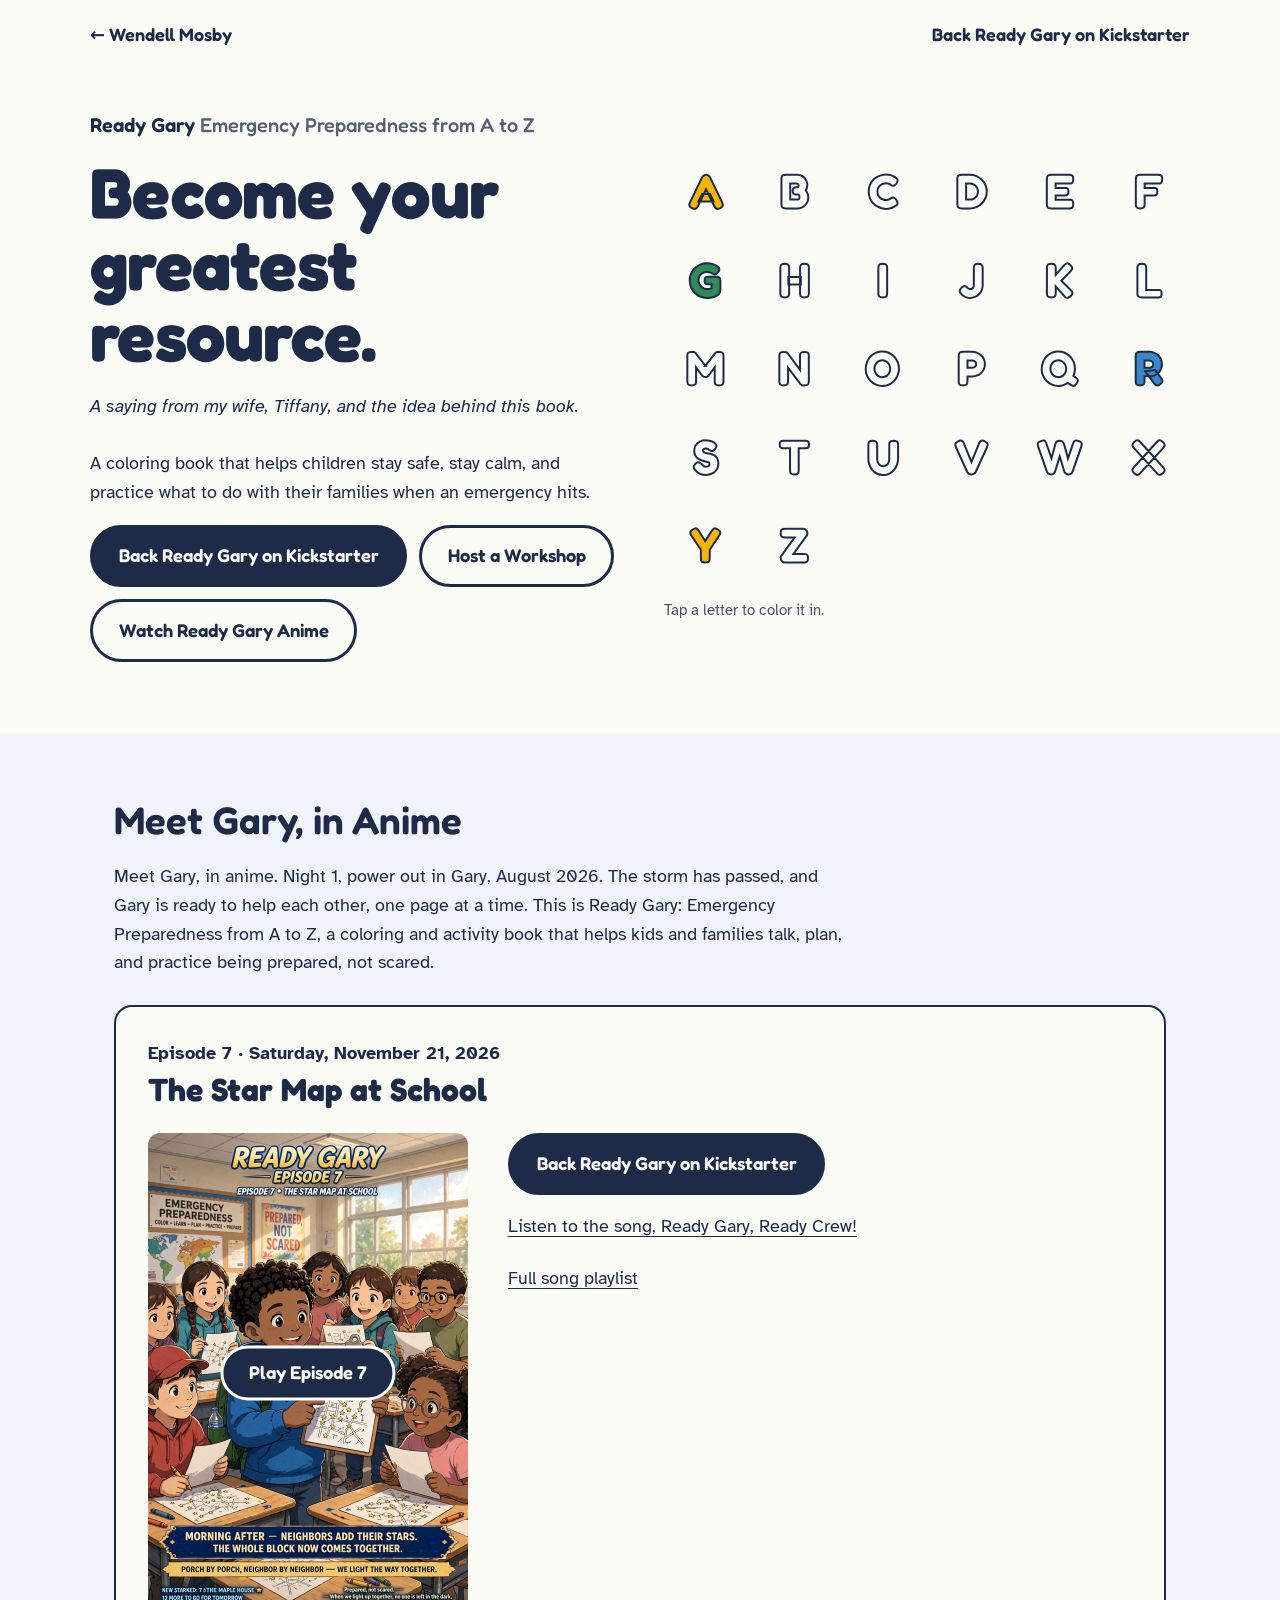
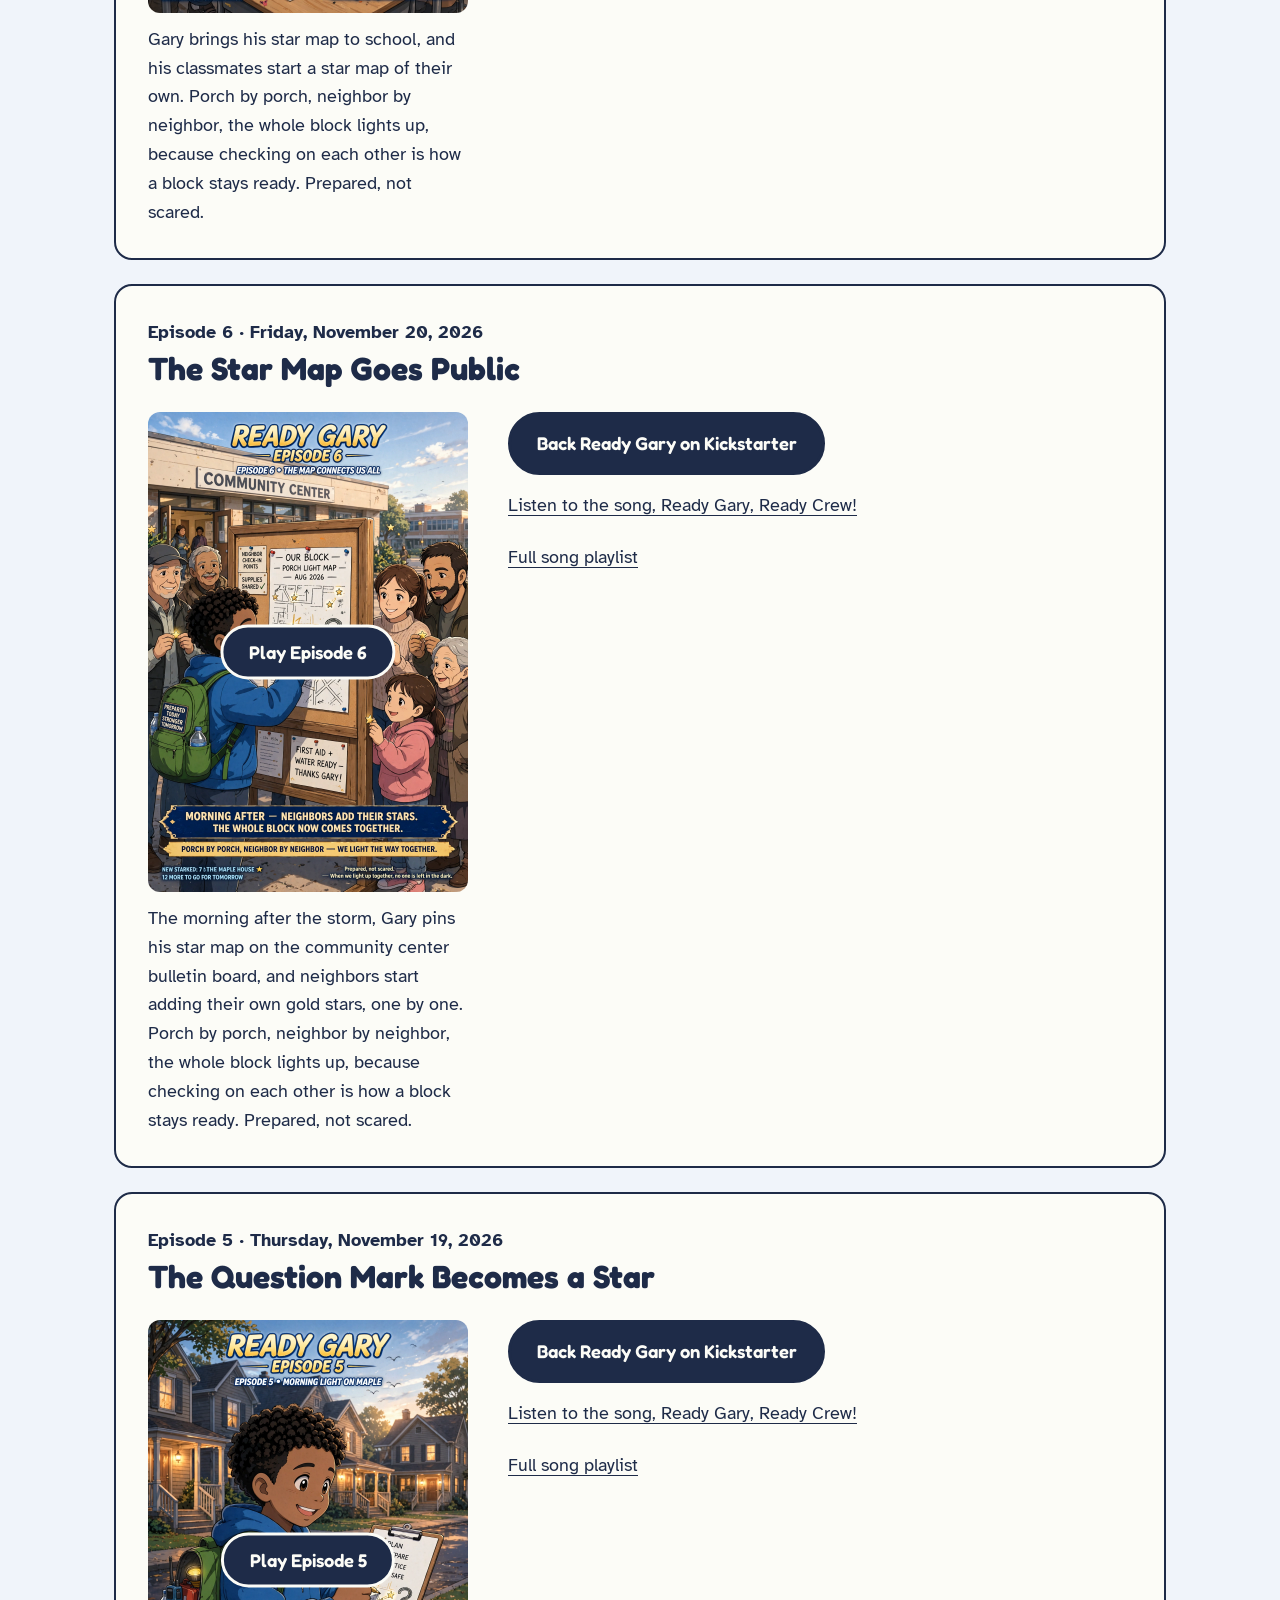
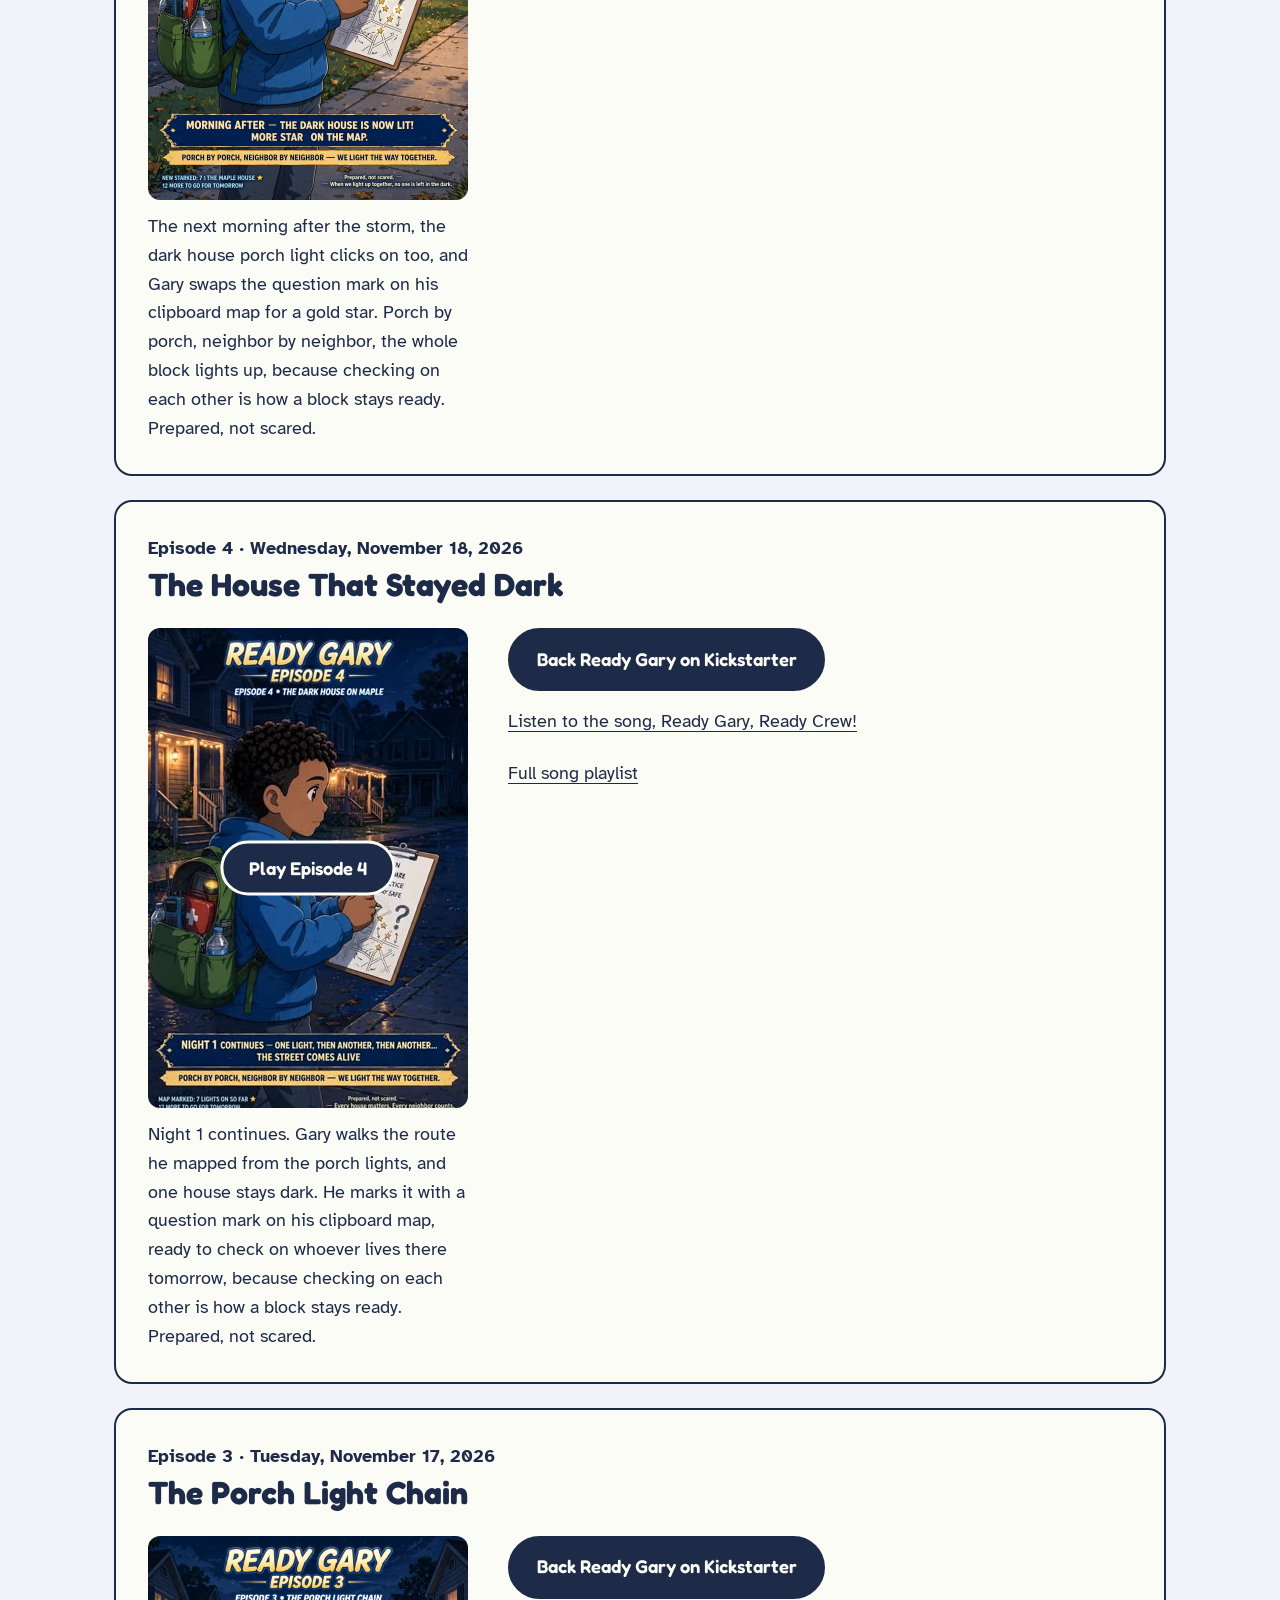
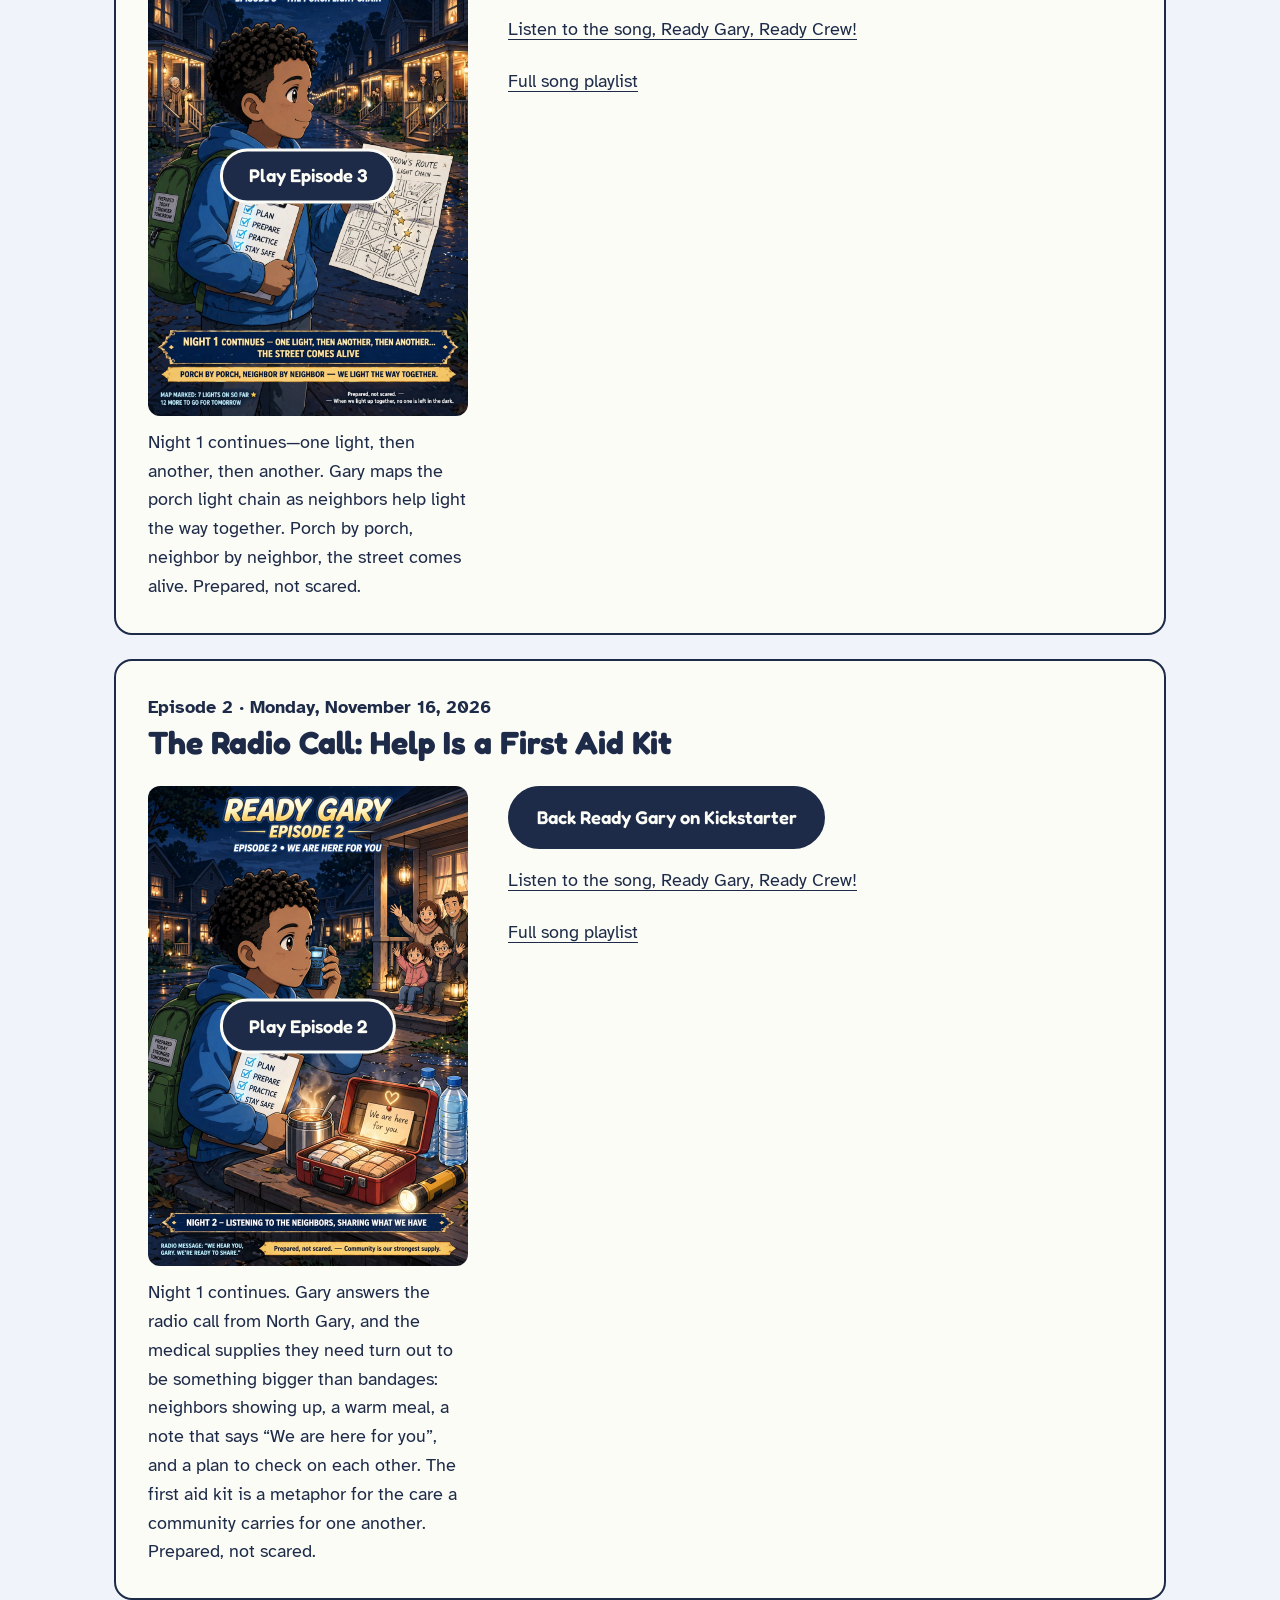
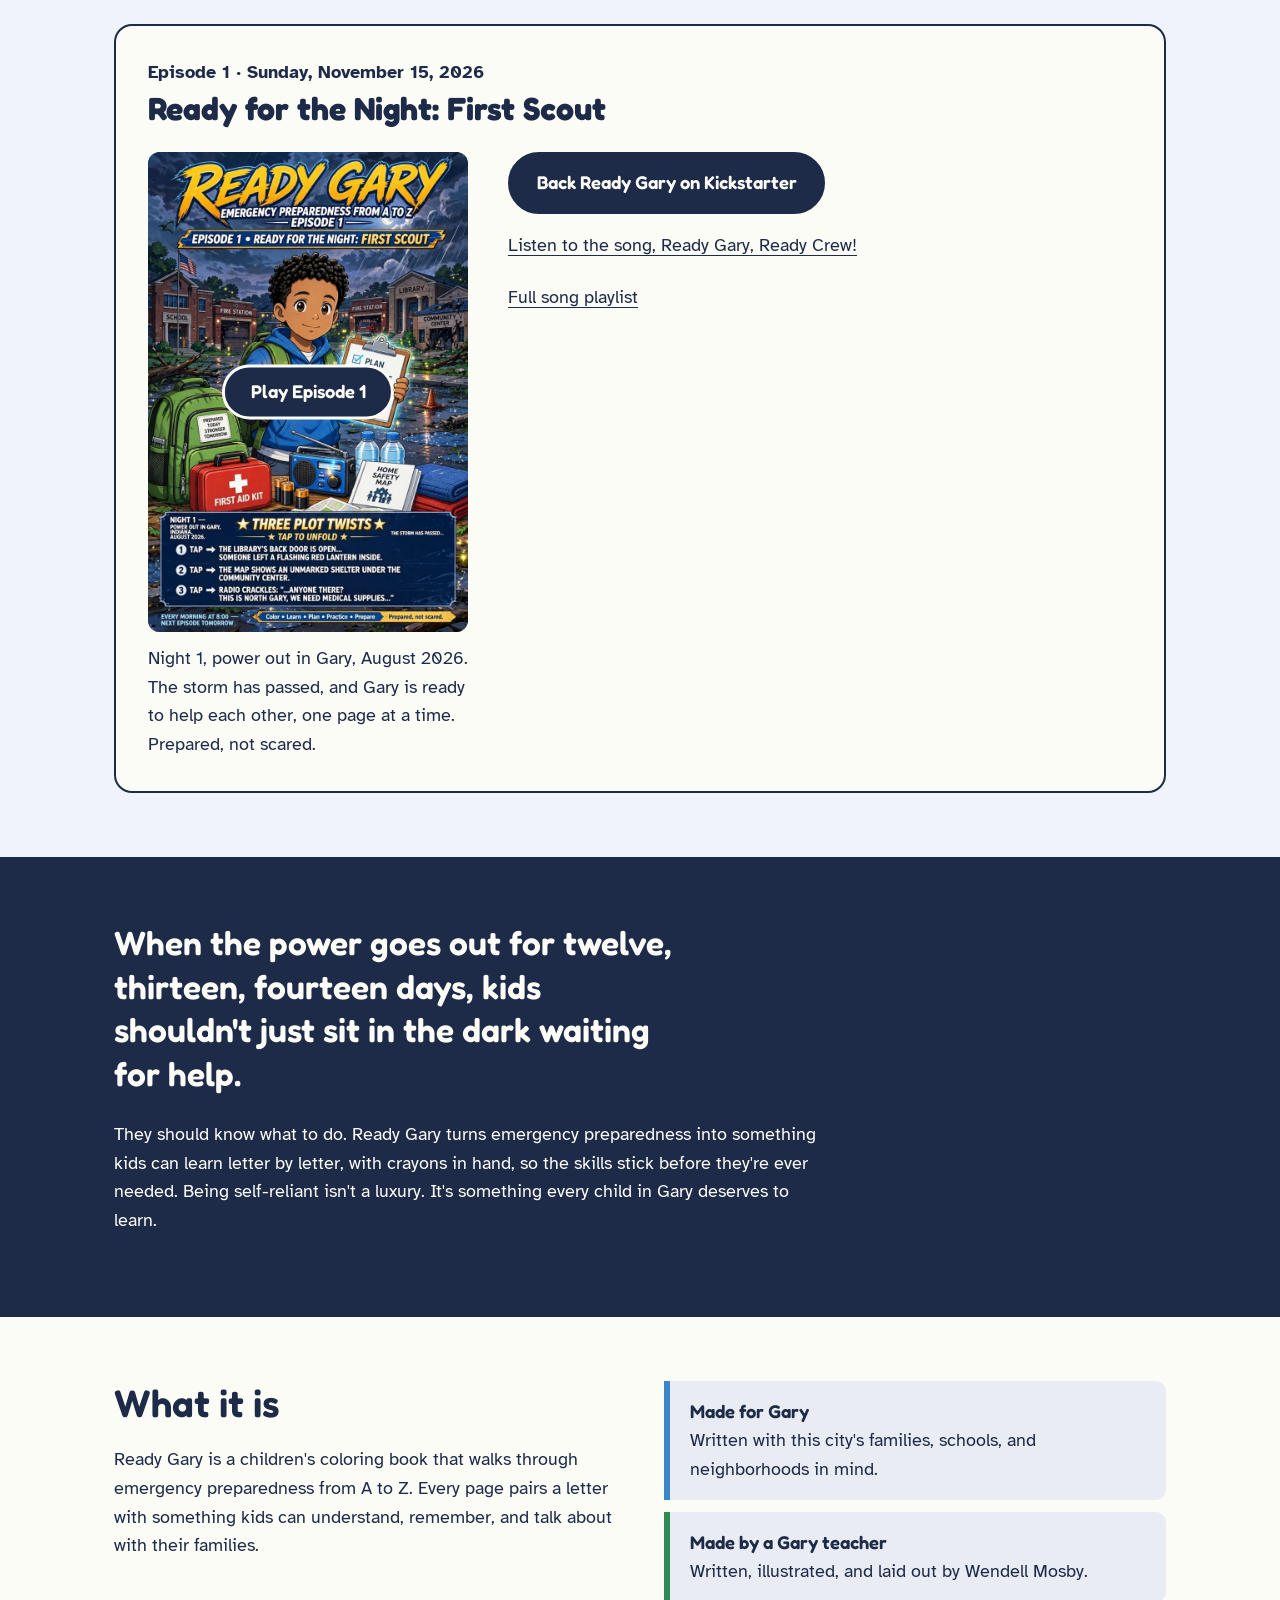
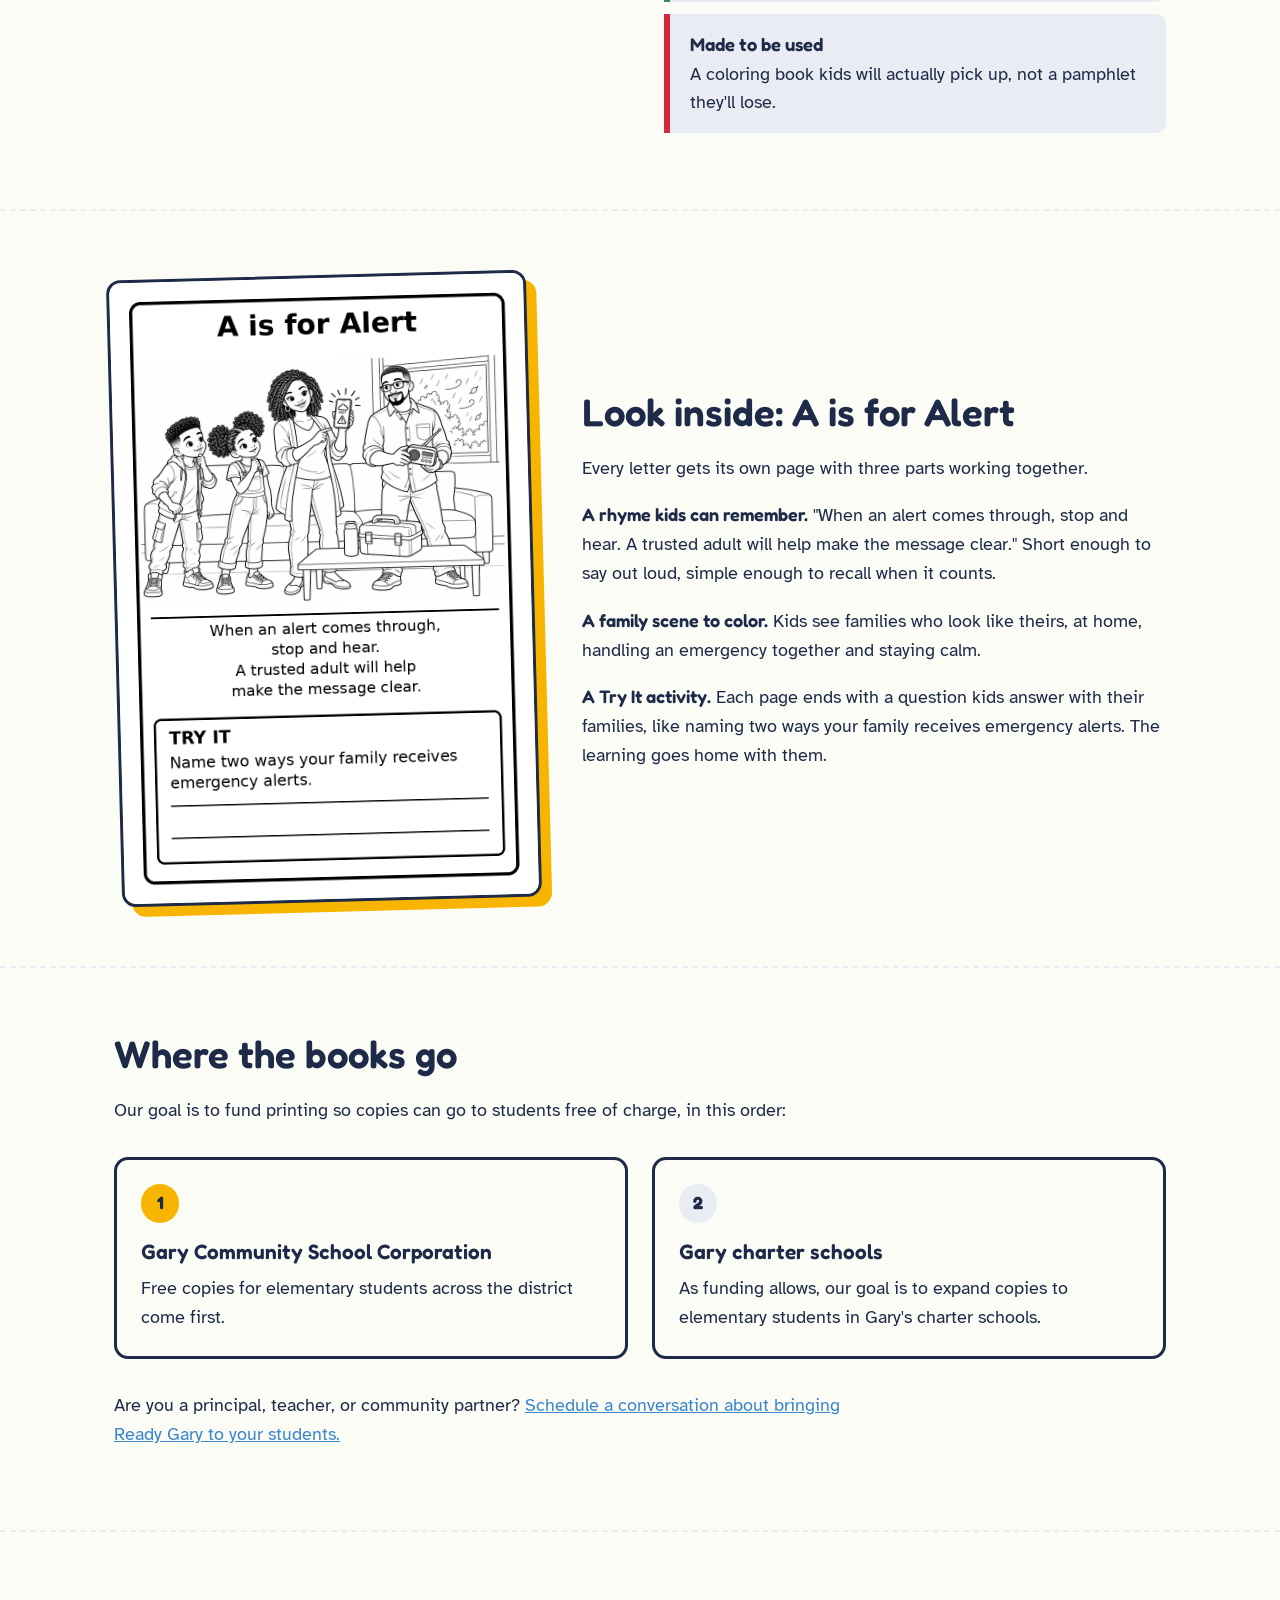
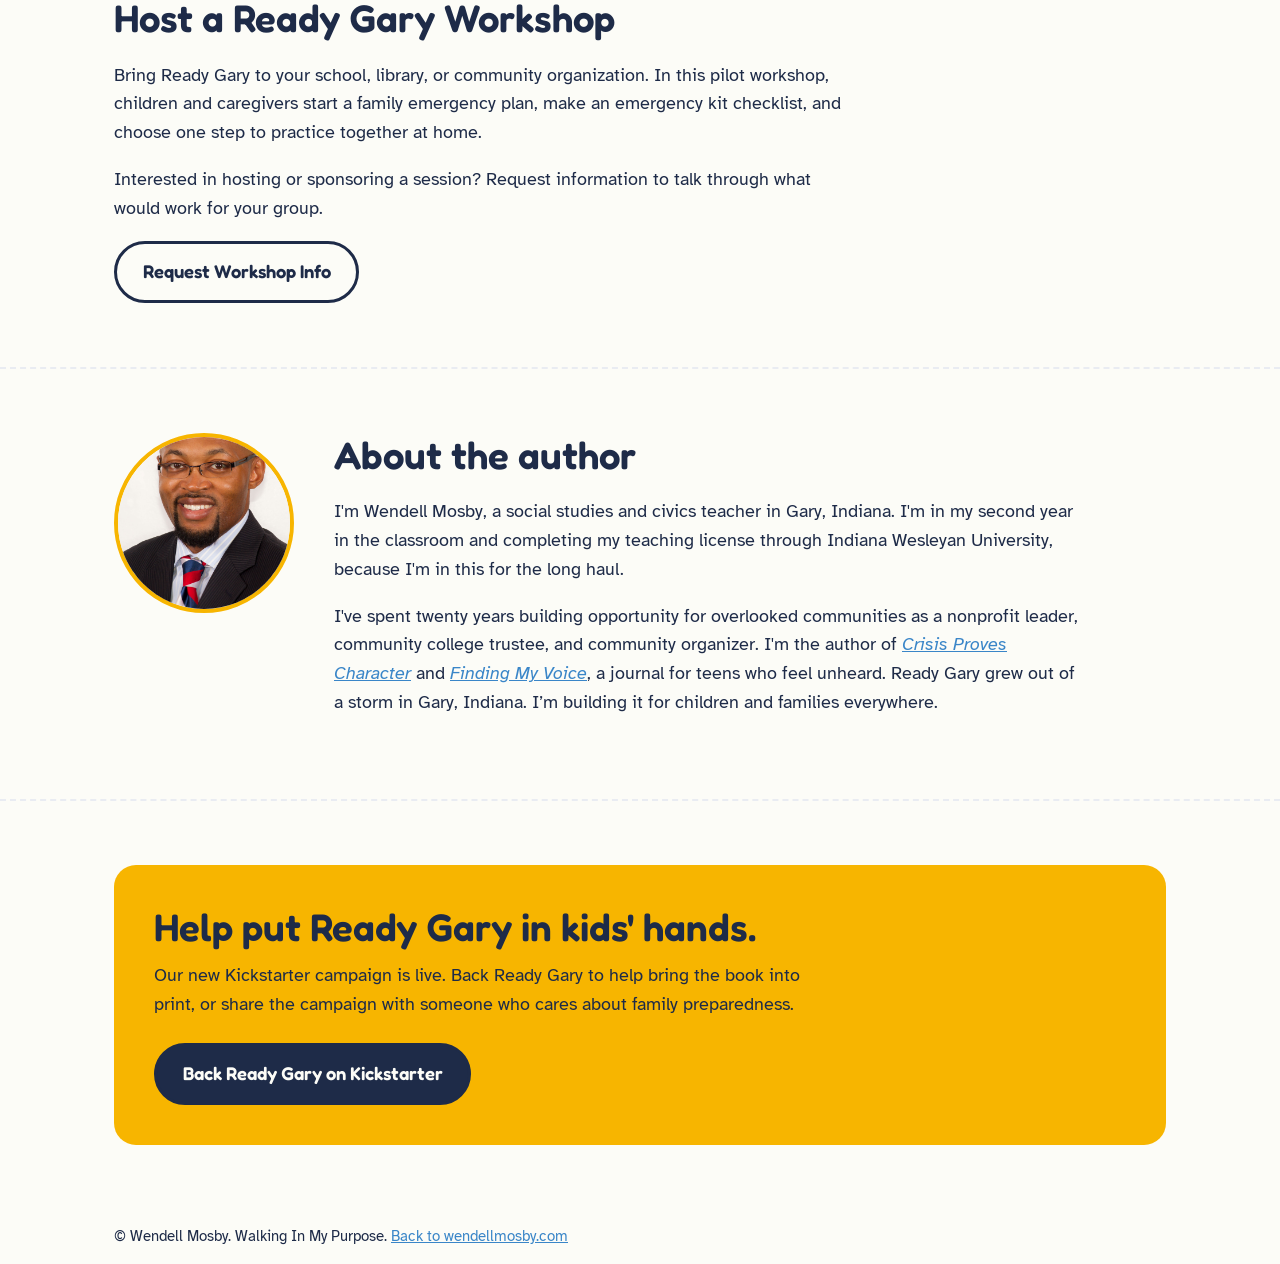
==== commit e4cef014: "Publish Ready Gary anime Episode 7: The Star Map at School" ====
--- a/ready-gary/index.html
+++ b/ready-gary/index.html
@@ -38,6 +38,31 @@
     <h2 id="anime-heading">Meet Gary, in Anime</h2>
     <p class="anime-intro prose">Meet Gary, in anime. Night 1, power out in Gary, August 2026. The storm has passed, and Gary is ready to help each other, one page at a time. This is Ready Gary: Emergency Preparedness from A to Z, a coloring and activity book that helps kids and families talk, plan, and practice being prepared, not scared.</p>
     <!-- Add each new episode above the previous episode. -->
+    <article class="anime-episode" id="ready-gary-episode-7" aria-labelledby="anime-episode-7-heading">
+      <header class="anime-heading">
+        <p>Episode 7 · <time datetime="2026-11-21">Saturday, November 21, 2026</time></p>
+        <h3 id="anime-episode-7-heading">The Star Map at School</h3>
+      </header>
+      <div>
+        <div class="anime-player">
+          <div id="anime-episode-7-preview" style="position:relative">
+            <img src="anime/Episode-7-still.webp" width="1024" height="1536" alt="Ready Gary Anime Episode 7: The Star Map at School." style="display:block;width:100%;height:auto;border-radius:12px">
+            <button type="button" class="btn anime-play" id="anime-episode-7-play">Play Episode 7</button>
+          </div>
+          <div id="anime-episode-7-video" hidden>
+            <video width="768" height="1152" src="anime/Episode-7.mp4" poster="anime/Episode-7-still.webp" controls playsinline preload="none" aria-labelledby="anime-episode-7-heading" aria-describedby="anime-episode-7-caption"></video>
+          </div>
+        </div>
+        <p class="anime-caption" id="anime-episode-7-caption">Gary brings his star map to school, and his classmates start a star map of their own. Porch by porch, neighbor by neighbor, the whole block lights up, because checking on each other is how a block stays ready. Prepared, not scared.</p>
+      </div>
+      <div class="prose">
+        <ul class="anime-links">
+          <li><a class="btn" href="https://www.kickstarter.com/projects/mosbyroom215/ready-gary-emergency-preparedness-from-a-to-z-0">Back Ready Gary on Kickstarter</a></li>
+          <li><a href="https://youtube.com/shorts/jtnXWrAENV0?feature=shared">Listen to the song, Ready Gary, Ready Crew!</a></li>
+          <li><a href="https://youtube.com/playlist?list=PLCO0ZJWEX7Pc">Full song playlist</a></li>
+        </ul>
+      </div>
+    </article>
     <article class="anime-episode" id="ready-gary-episode-6" aria-labelledby="anime-episode-6-heading">
       <header class="anime-heading">
         <p>Episode 6 · <time datetime="2026-11-20">Friday, November 20, 2026</time></p>
@@ -189,7 +214,7 @@
 </section>
 <script src="anime/player.js" defer></script>
 <script>
-  for (const episode of [2, 3, 4, 5, 6]) {
+  for (const episode of [2, 3, 4, 5, 6, 7]) {
     document.getElementById(`anime-episode-${episode}-play`).addEventListener('click', () => {
       const preview = document.getElementById(`anime-episode-${episode}-preview`)
       const playback = document.getElementById(`anime-episode-${episode}-video`)
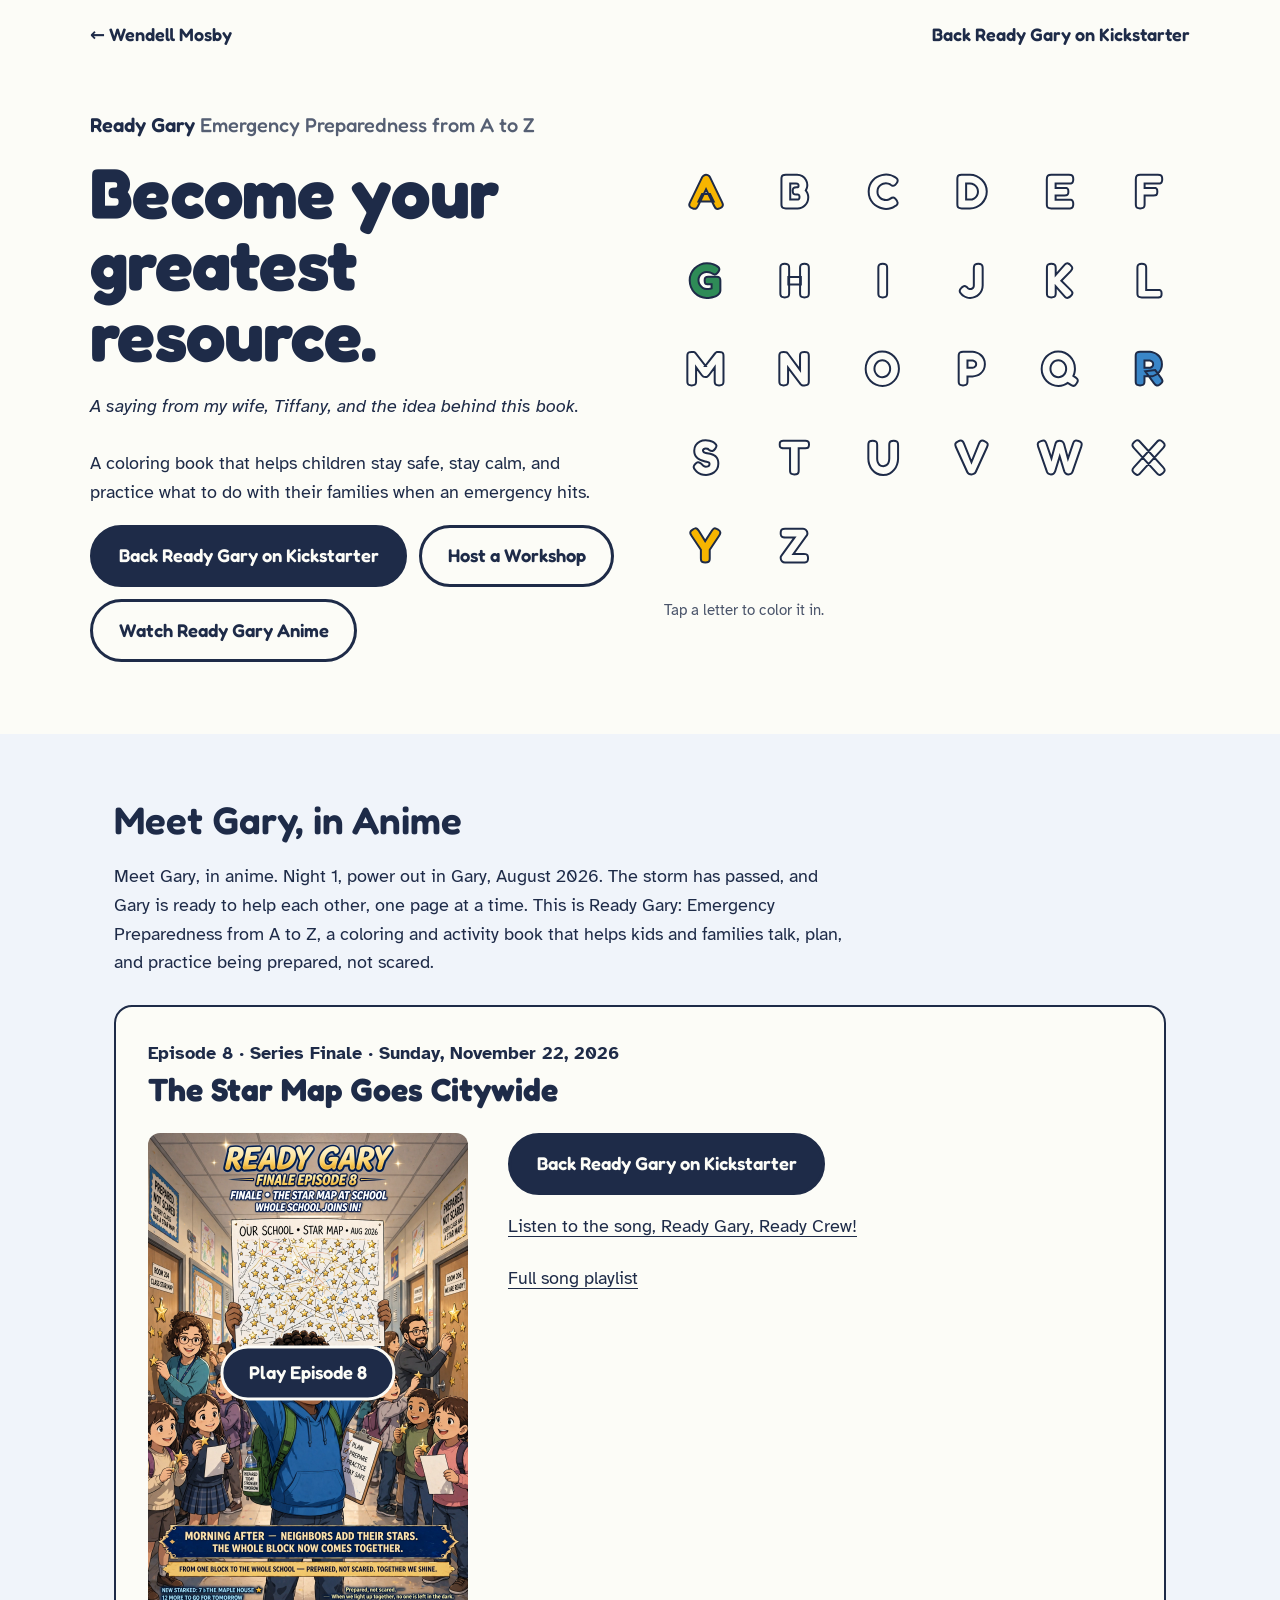
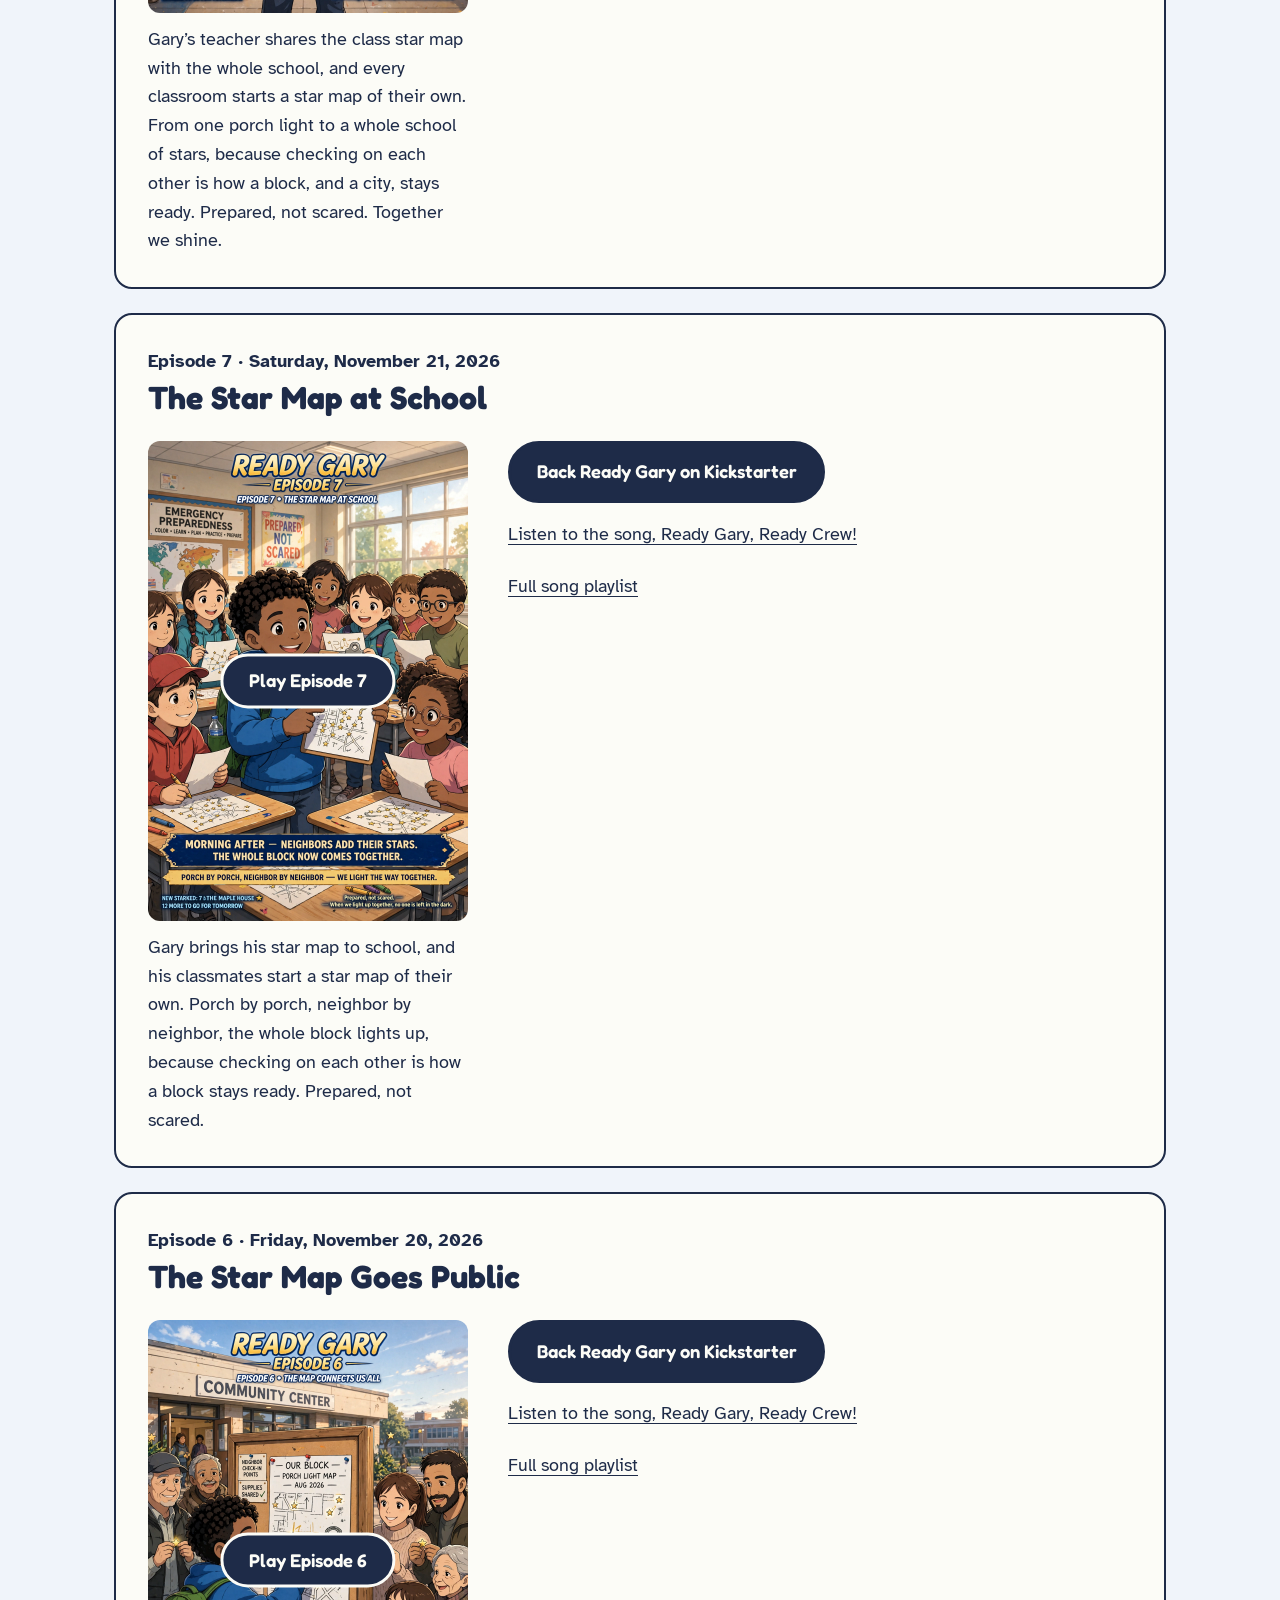
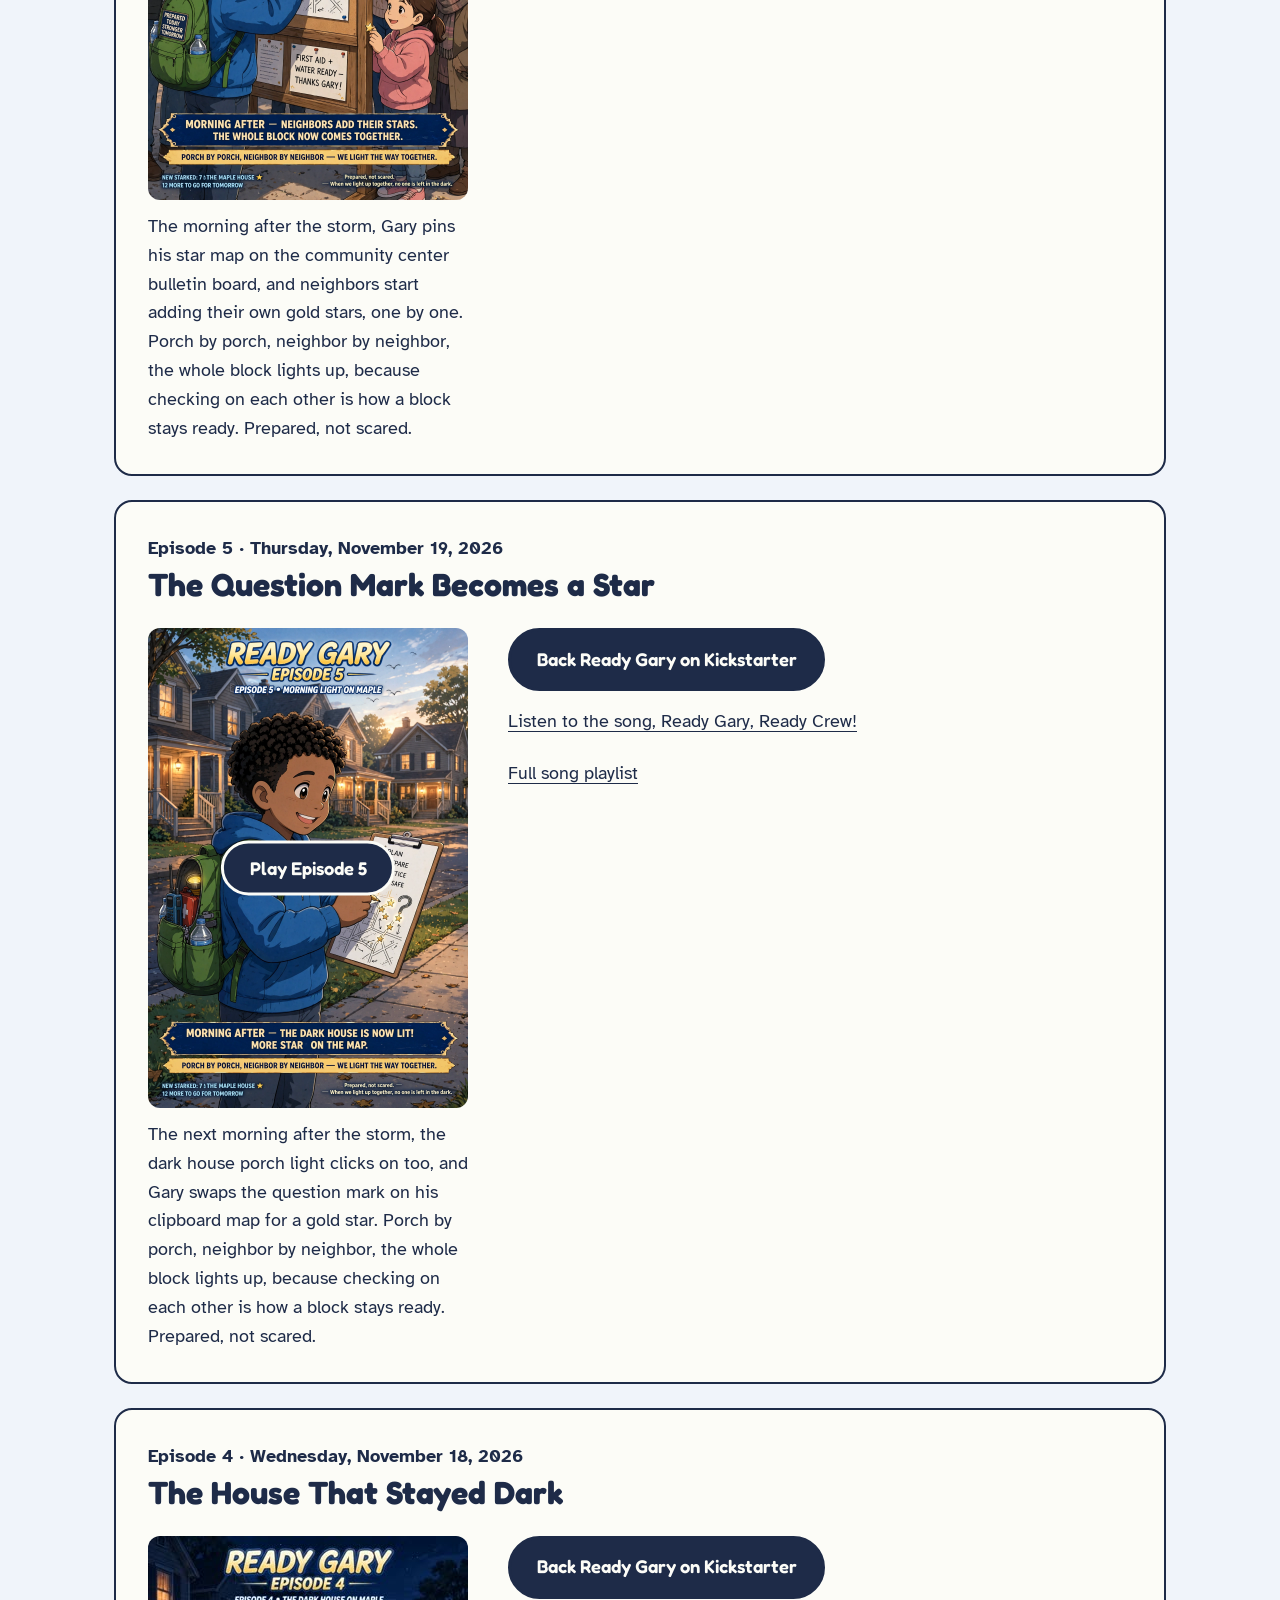
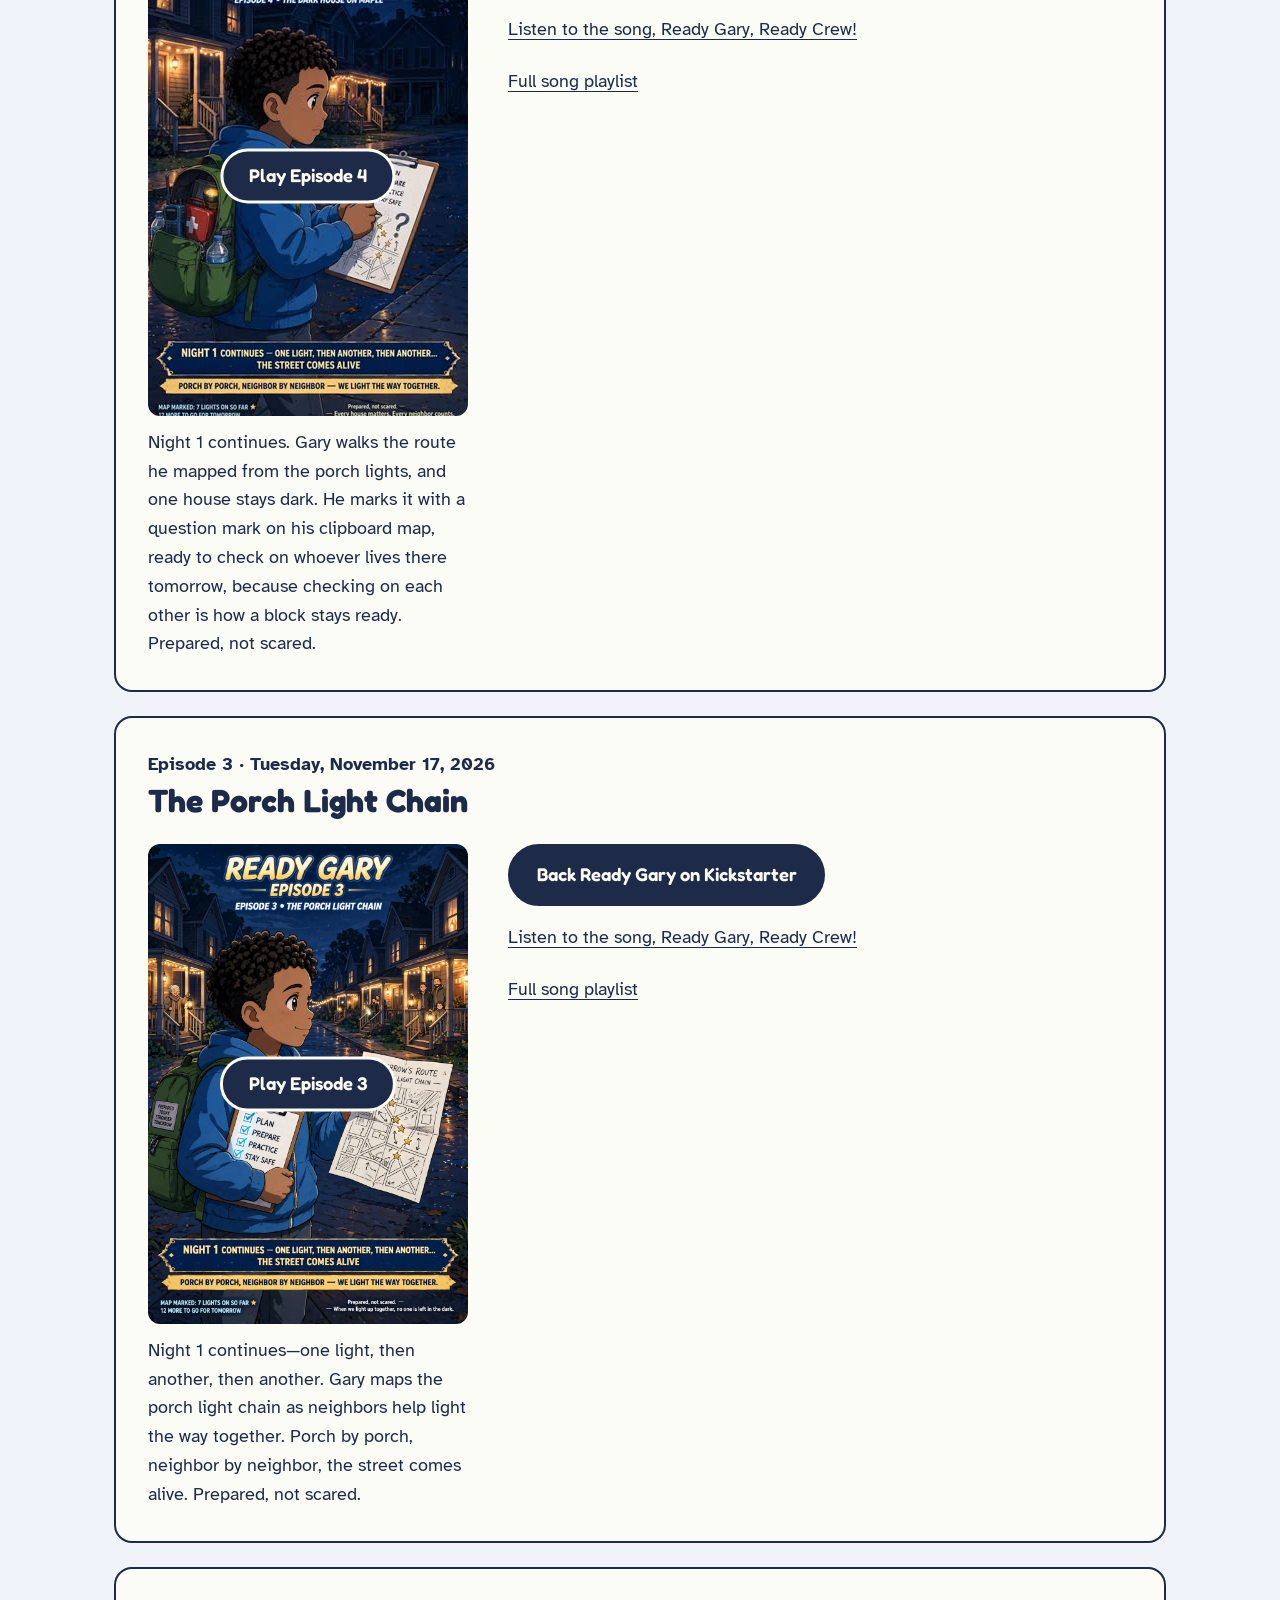
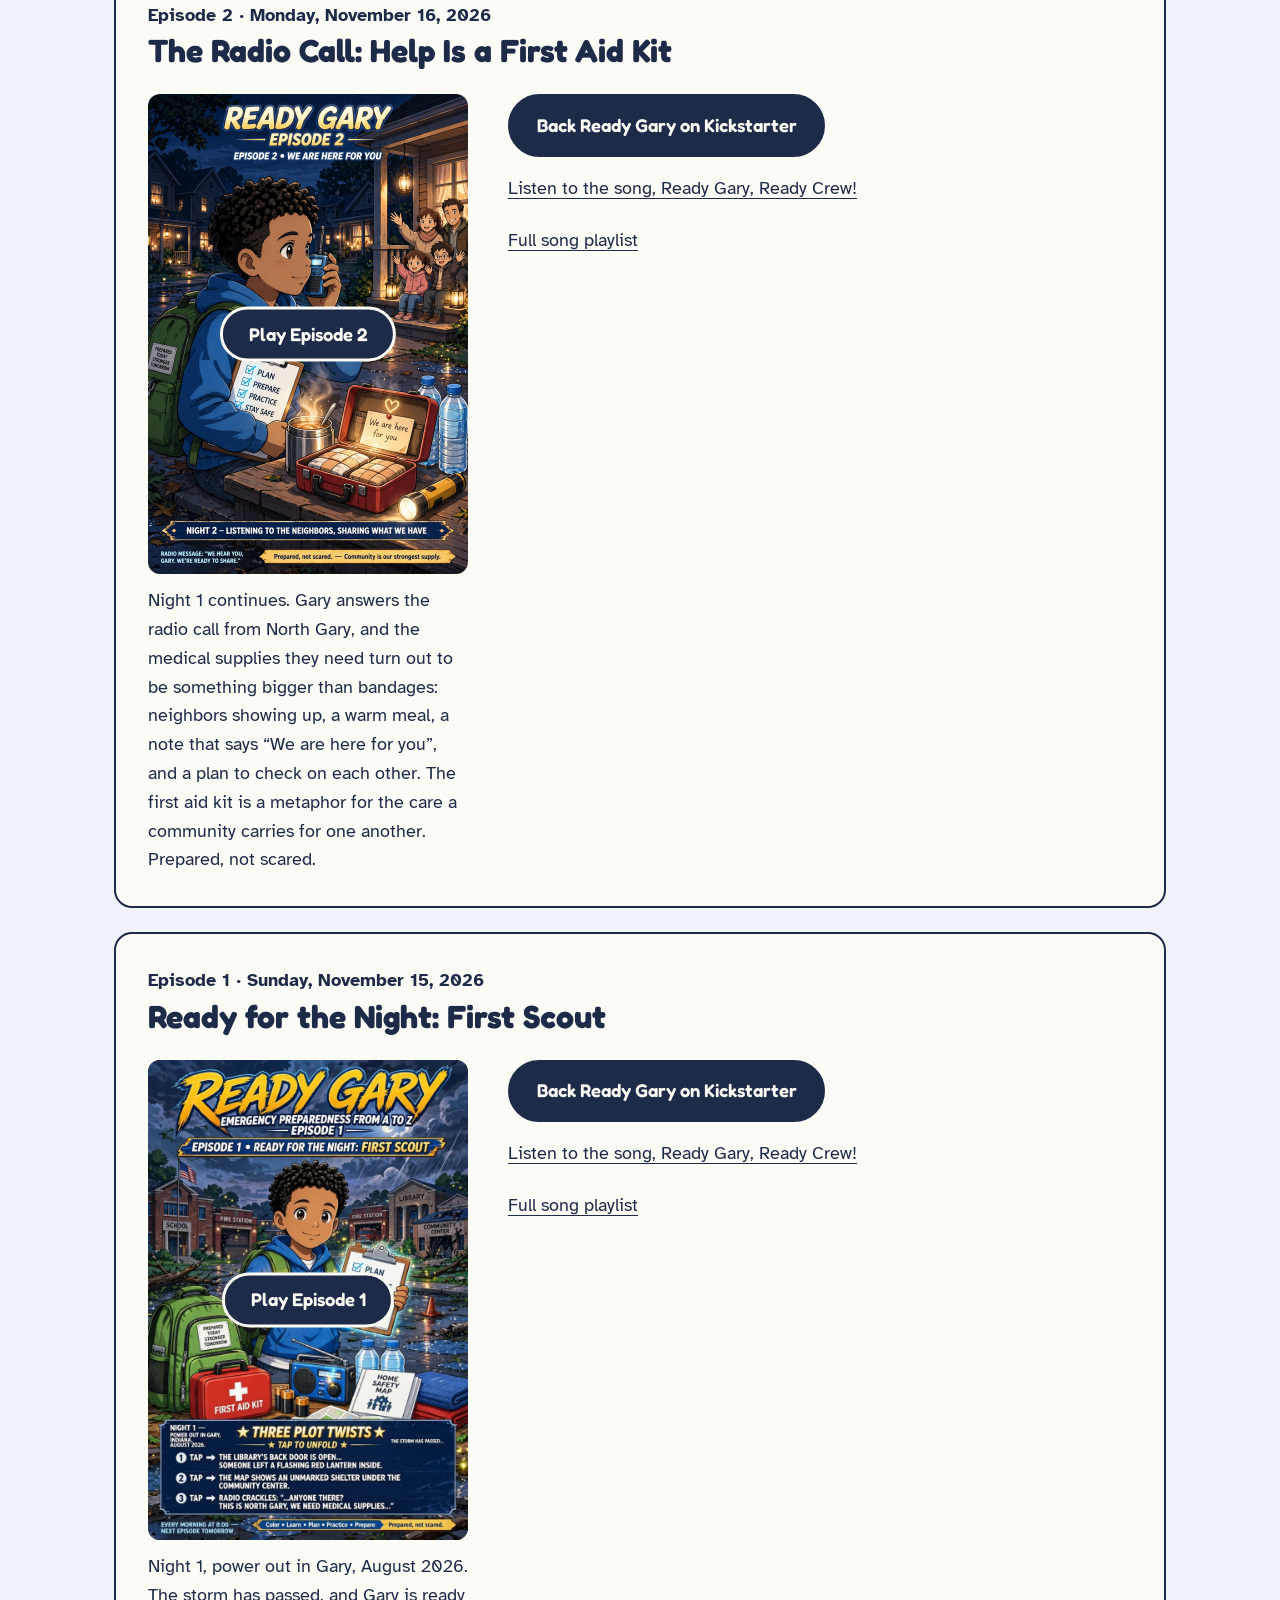
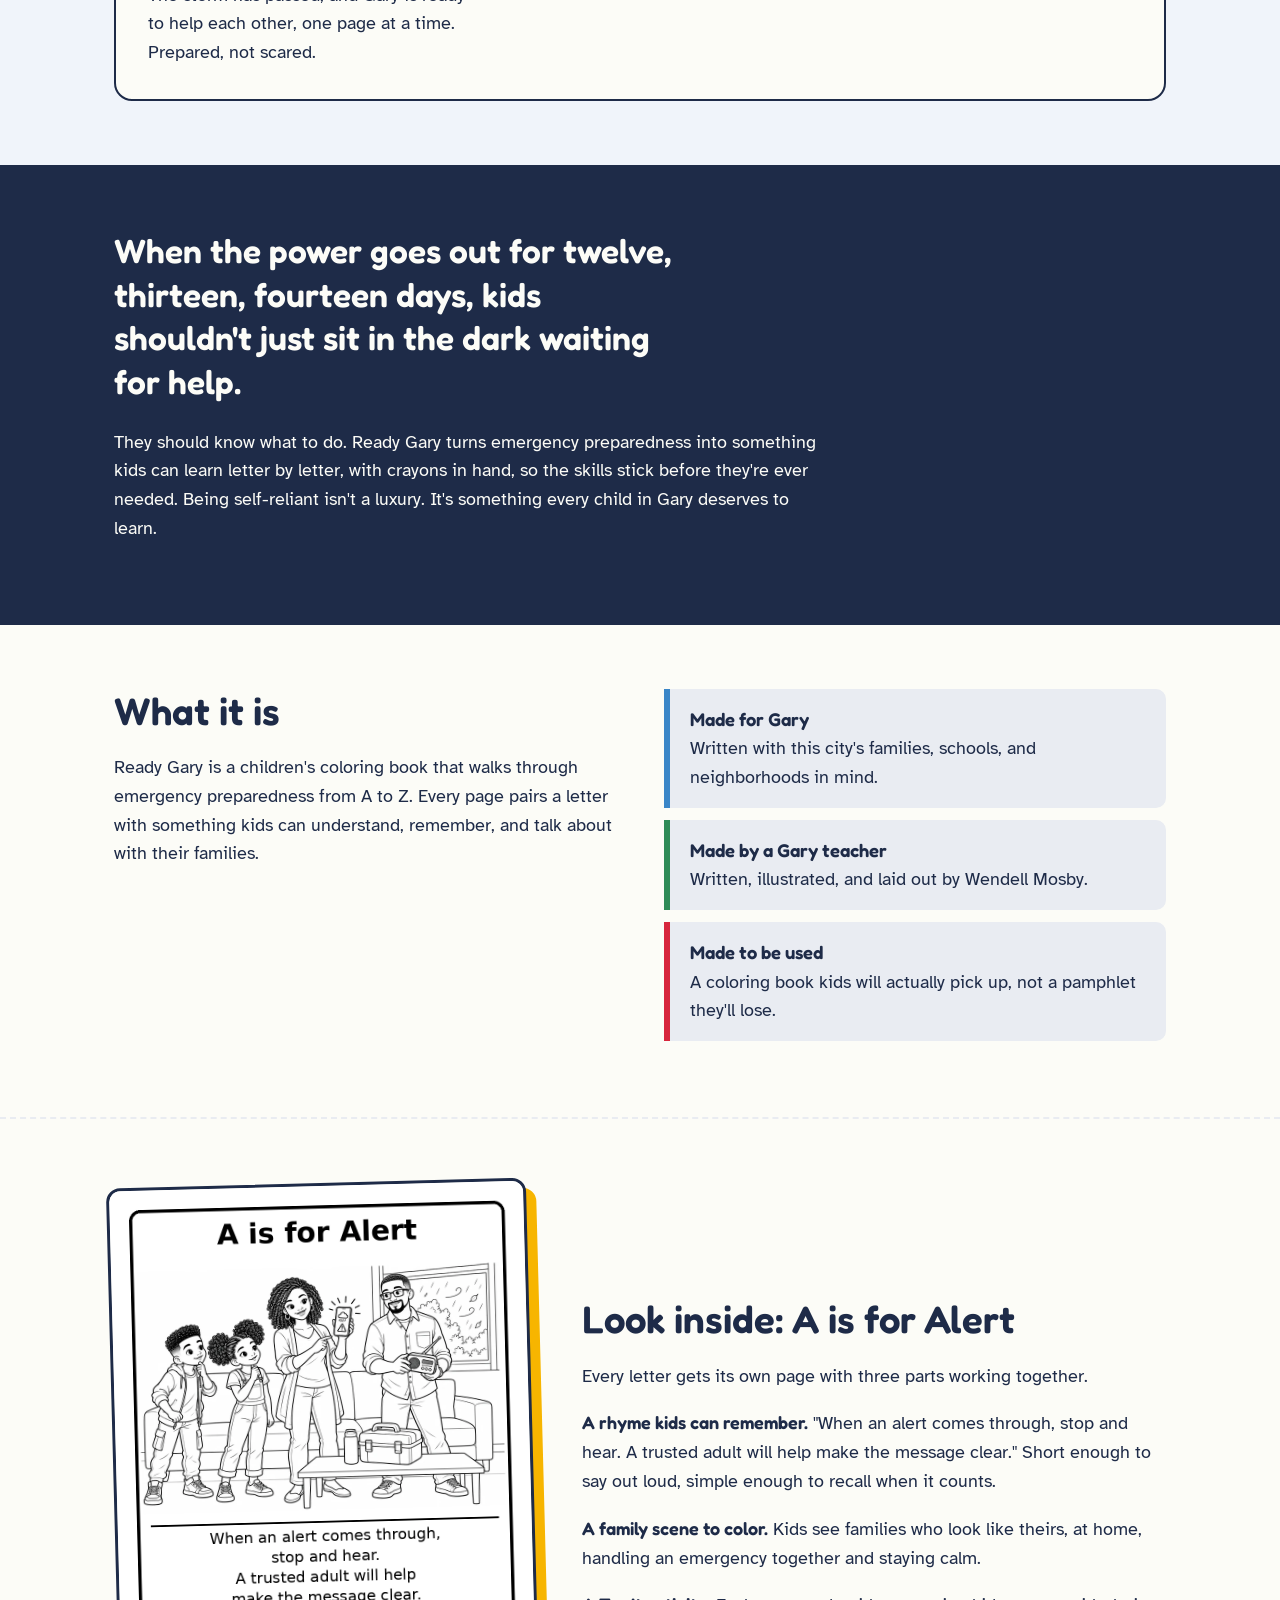
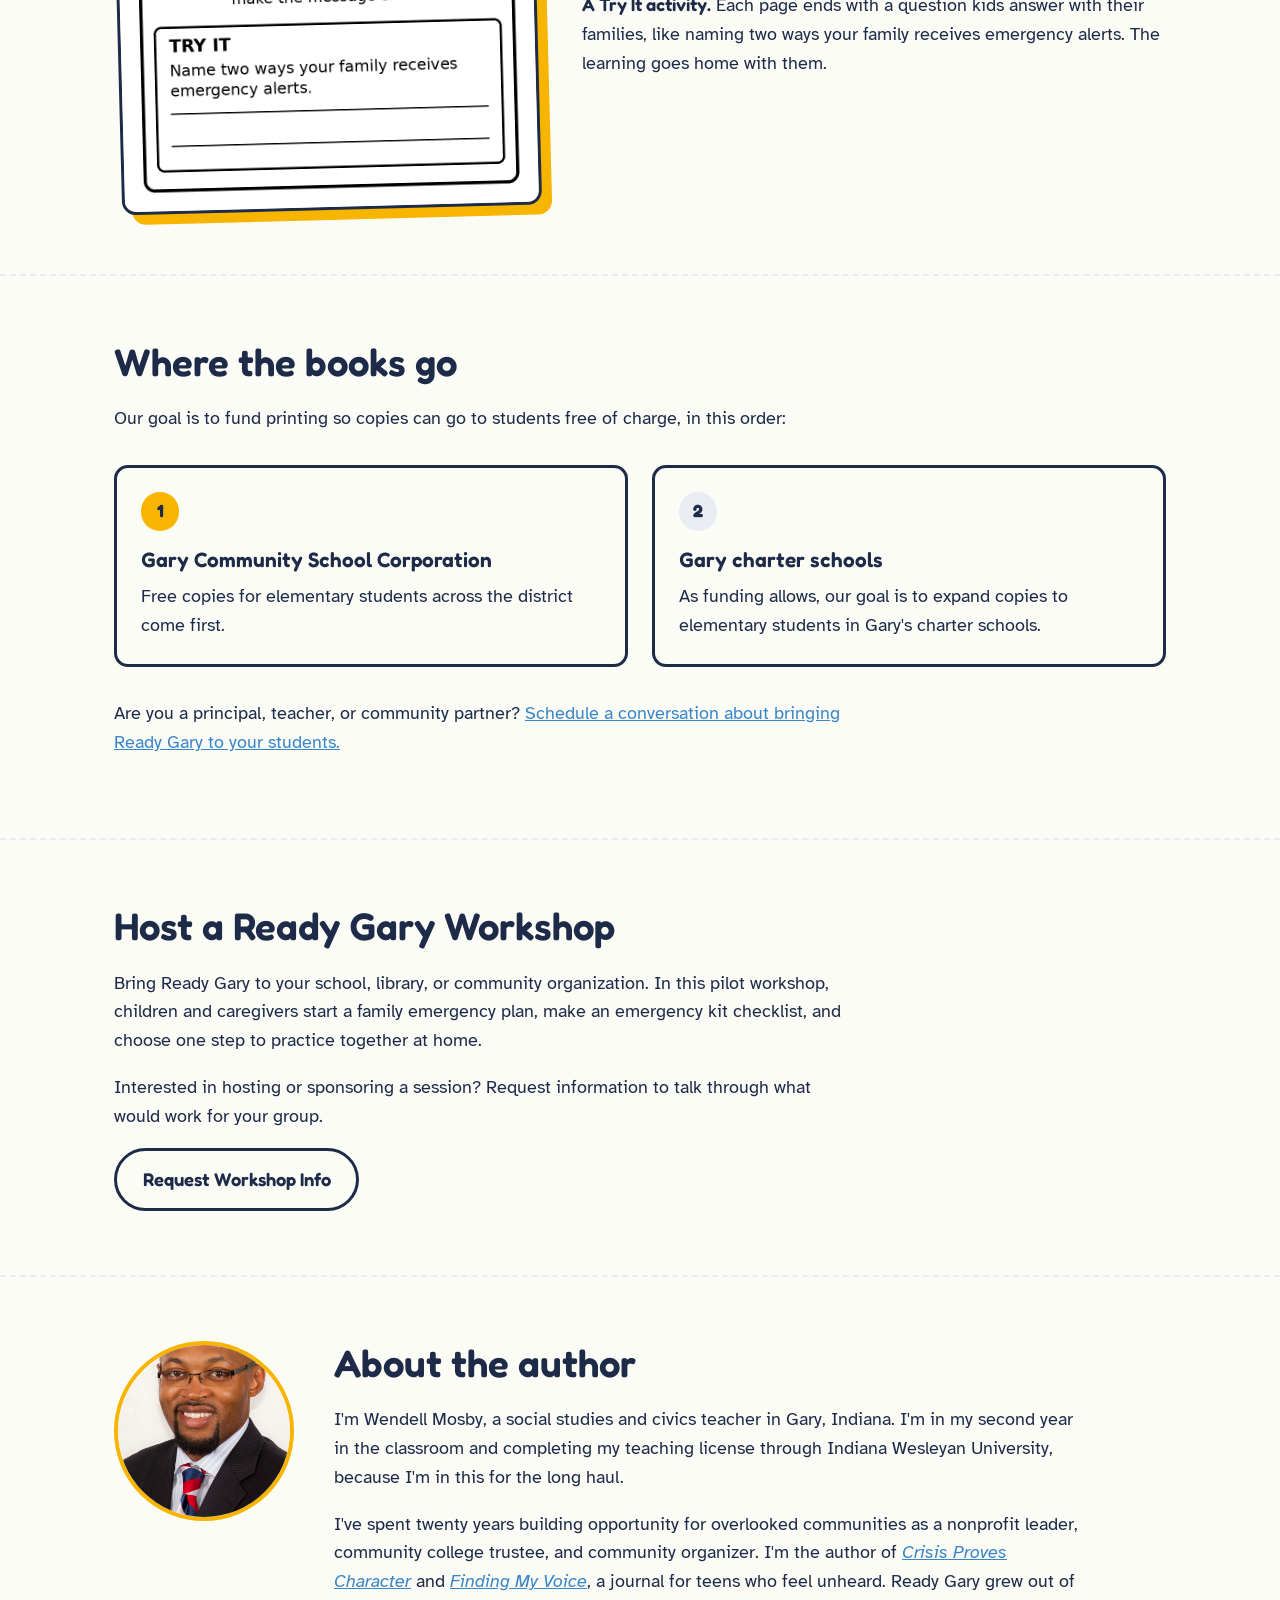
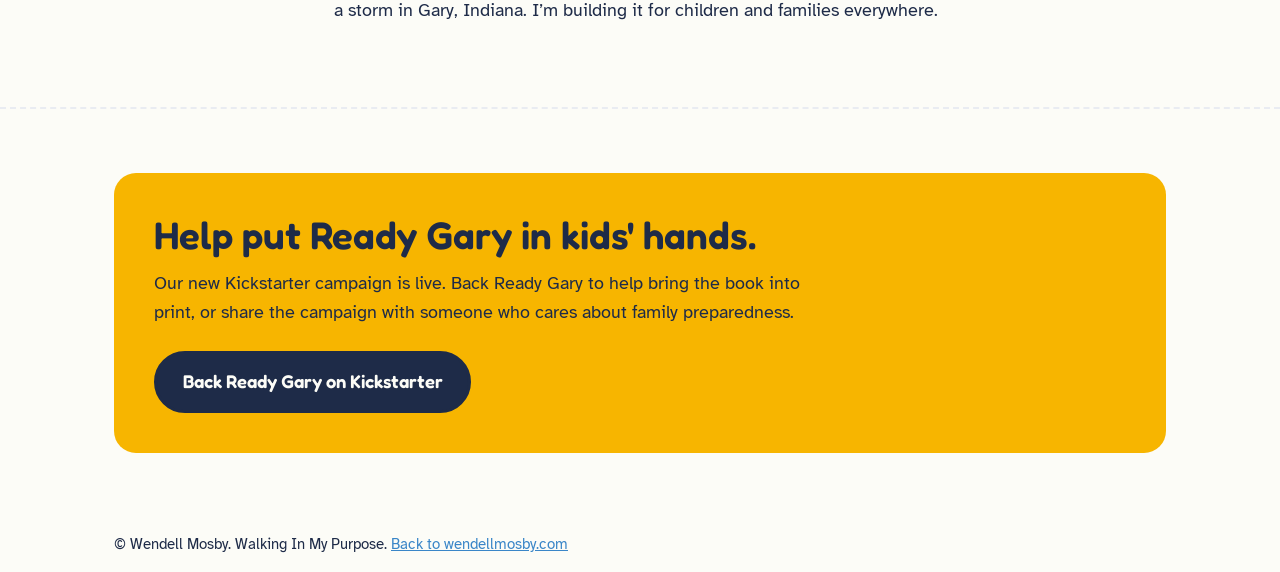
==== commit f671ef87: "Publish Ready Gary Episode 8 finale with video, still, and emailed description" ====
--- a/ready-gary/index.html
+++ b/ready-gary/index.html
@@ -38,6 +38,31 @@
     <h2 id="anime-heading">Meet Gary, in Anime</h2>
     <p class="anime-intro prose">Meet Gary, in anime. Night 1, power out in Gary, August 2026. The storm has passed, and Gary is ready to help each other, one page at a time. This is Ready Gary: Emergency Preparedness from A to Z, a coloring and activity book that helps kids and families talk, plan, and practice being prepared, not scared.</p>
     <!-- Add each new episode above the previous episode. -->
+    <article class="anime-episode" id="ready-gary-episode-8" aria-labelledby="anime-episode-8-heading">
+      <header class="anime-heading">
+        <p>Episode 8 · Series Finale · <time datetime="2026-11-22">Sunday, November 22, 2026</time></p>
+        <h3 id="anime-episode-8-heading">The Star Map Goes Citywide</h3>
+      </header>
+      <div>
+        <div class="anime-player">
+          <div id="anime-episode-8-preview" style="position:relative">
+            <img src="anime/Episode-8-still.webp" width="1024" height="1536" alt="Ready Gary Anime Episode 8: The Star Map Goes Citywide." style="display:block;width:100%;height:auto;border-radius:12px">
+            <button type="button" class="btn anime-play" id="anime-episode-8-play">Play Episode 8</button>
+          </div>
+          <div id="anime-episode-8-video" hidden>
+            <video width="768" height="1152" src="anime/Episode-8.mp4" poster="anime/Episode-8-still.webp" controls playsinline preload="none" aria-labelledby="anime-episode-8-heading" aria-describedby="anime-episode-8-caption"></video>
+          </div>
+        </div>
+        <p class="anime-caption" id="anime-episode-8-caption">Gary’s teacher shares the class star map with the whole school, and every classroom starts a star map of their own. From one porch light to a whole school of stars, because checking on each other is how a block, and a city, stays ready. Prepared, not scared. Together we shine.</p>
+      </div>
+      <div class="prose">
+        <ul class="anime-links">
+          <li><a class="btn" href="https://www.kickstarter.com/projects/mosbyroom215/ready-gary-emergency-preparedness-from-a-to-z-0">Back Ready Gary on Kickstarter</a></li>
+          <li><a href="https://youtube.com/shorts/jtnXWrAENV0?feature=shared">Listen to the song, Ready Gary, Ready Crew!</a></li>
+          <li><a href="https://youtube.com/playlist?list=PLCO0ZJWEX7Pc">Full song playlist</a></li>
+        </ul>
+      </div>
+    </article>
     <article class="anime-episode" id="ready-gary-episode-7" aria-labelledby="anime-episode-7-heading">
       <header class="anime-heading">
         <p>Episode 7 · <time datetime="2026-11-21">Saturday, November 21, 2026</time></p>
@@ -214,7 +239,7 @@
 </section>
 <script src="anime/player.js" defer></script>
 <script>
-  for (const episode of [2, 3, 4, 5, 6, 7]) {
+  for (const episode of [2, 3, 4, 5, 6, 7, 8]) {
     document.getElementById(`anime-episode-${episode}-play`).addEventListener('click', () => {
       const preview = document.getElementById(`anime-episode-${episode}-preview`)
       const playback = document.getElementById(`anime-episode-${episode}-video`)
